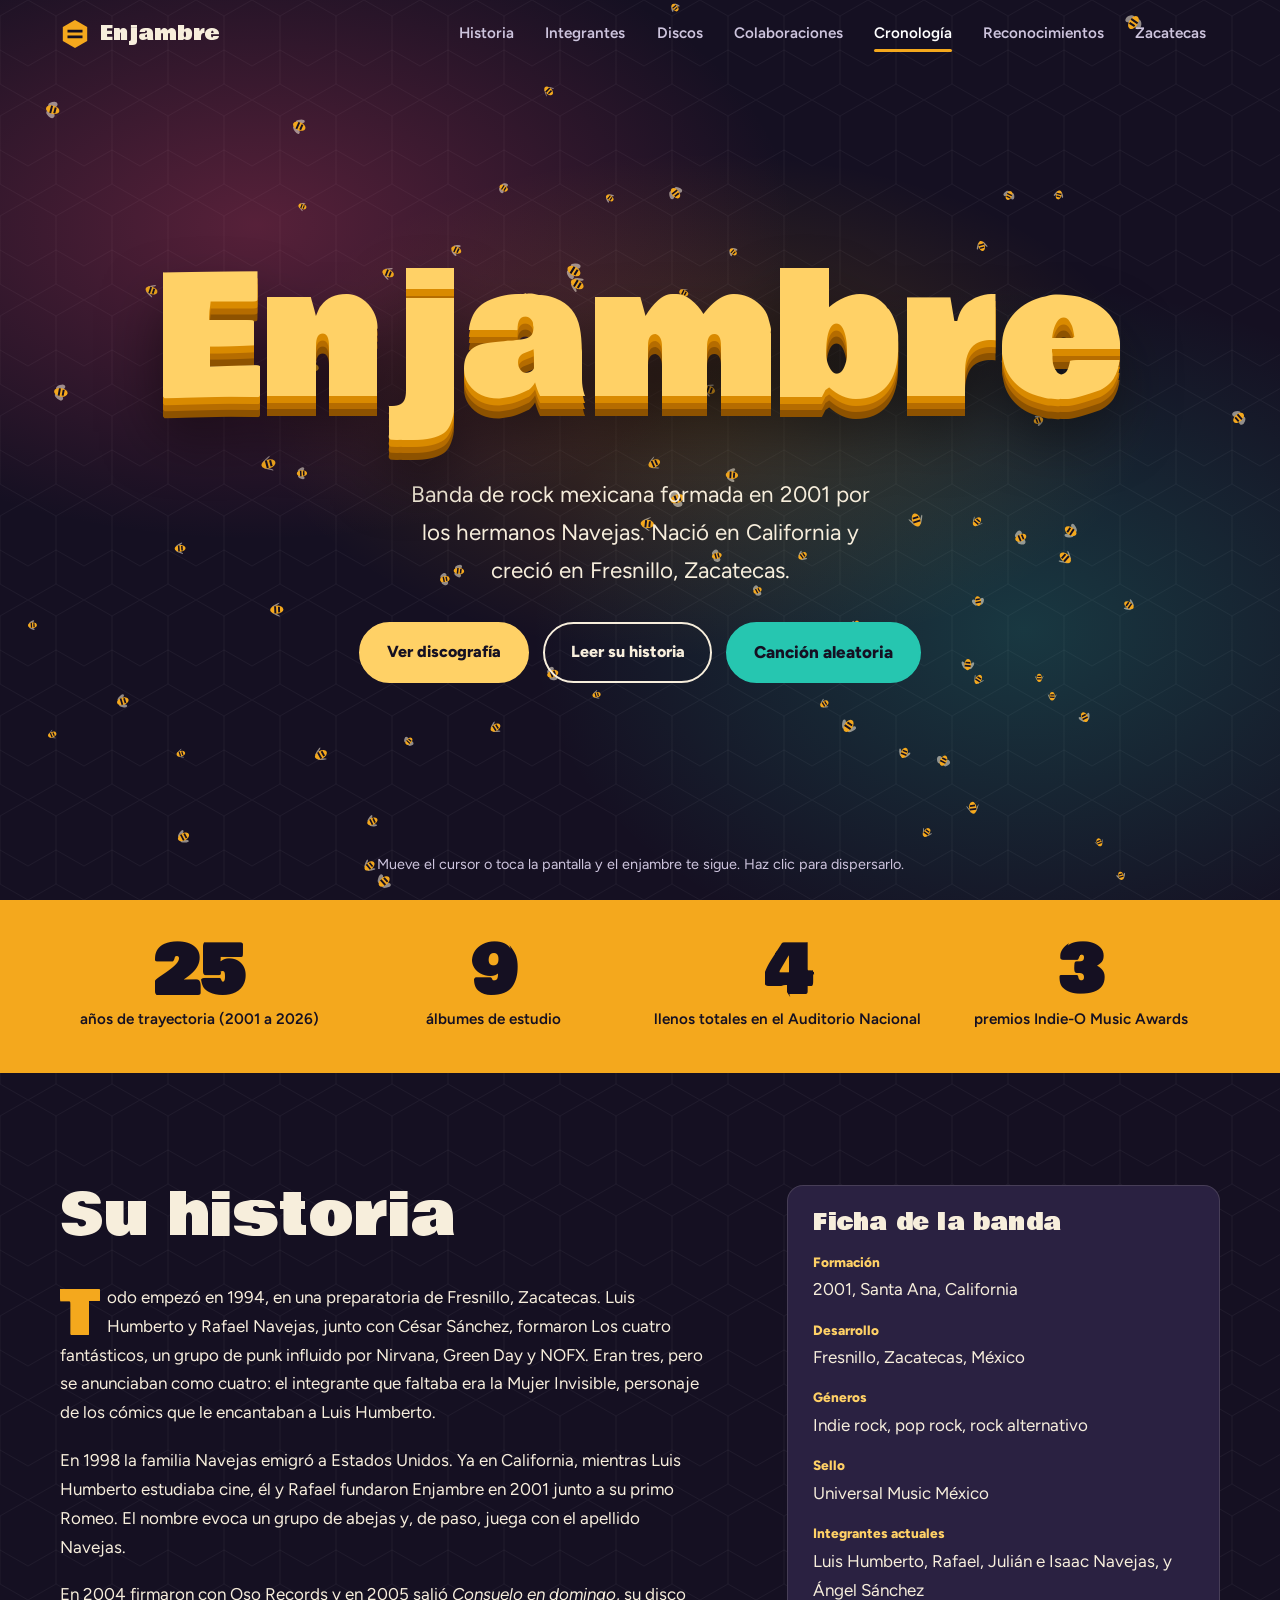
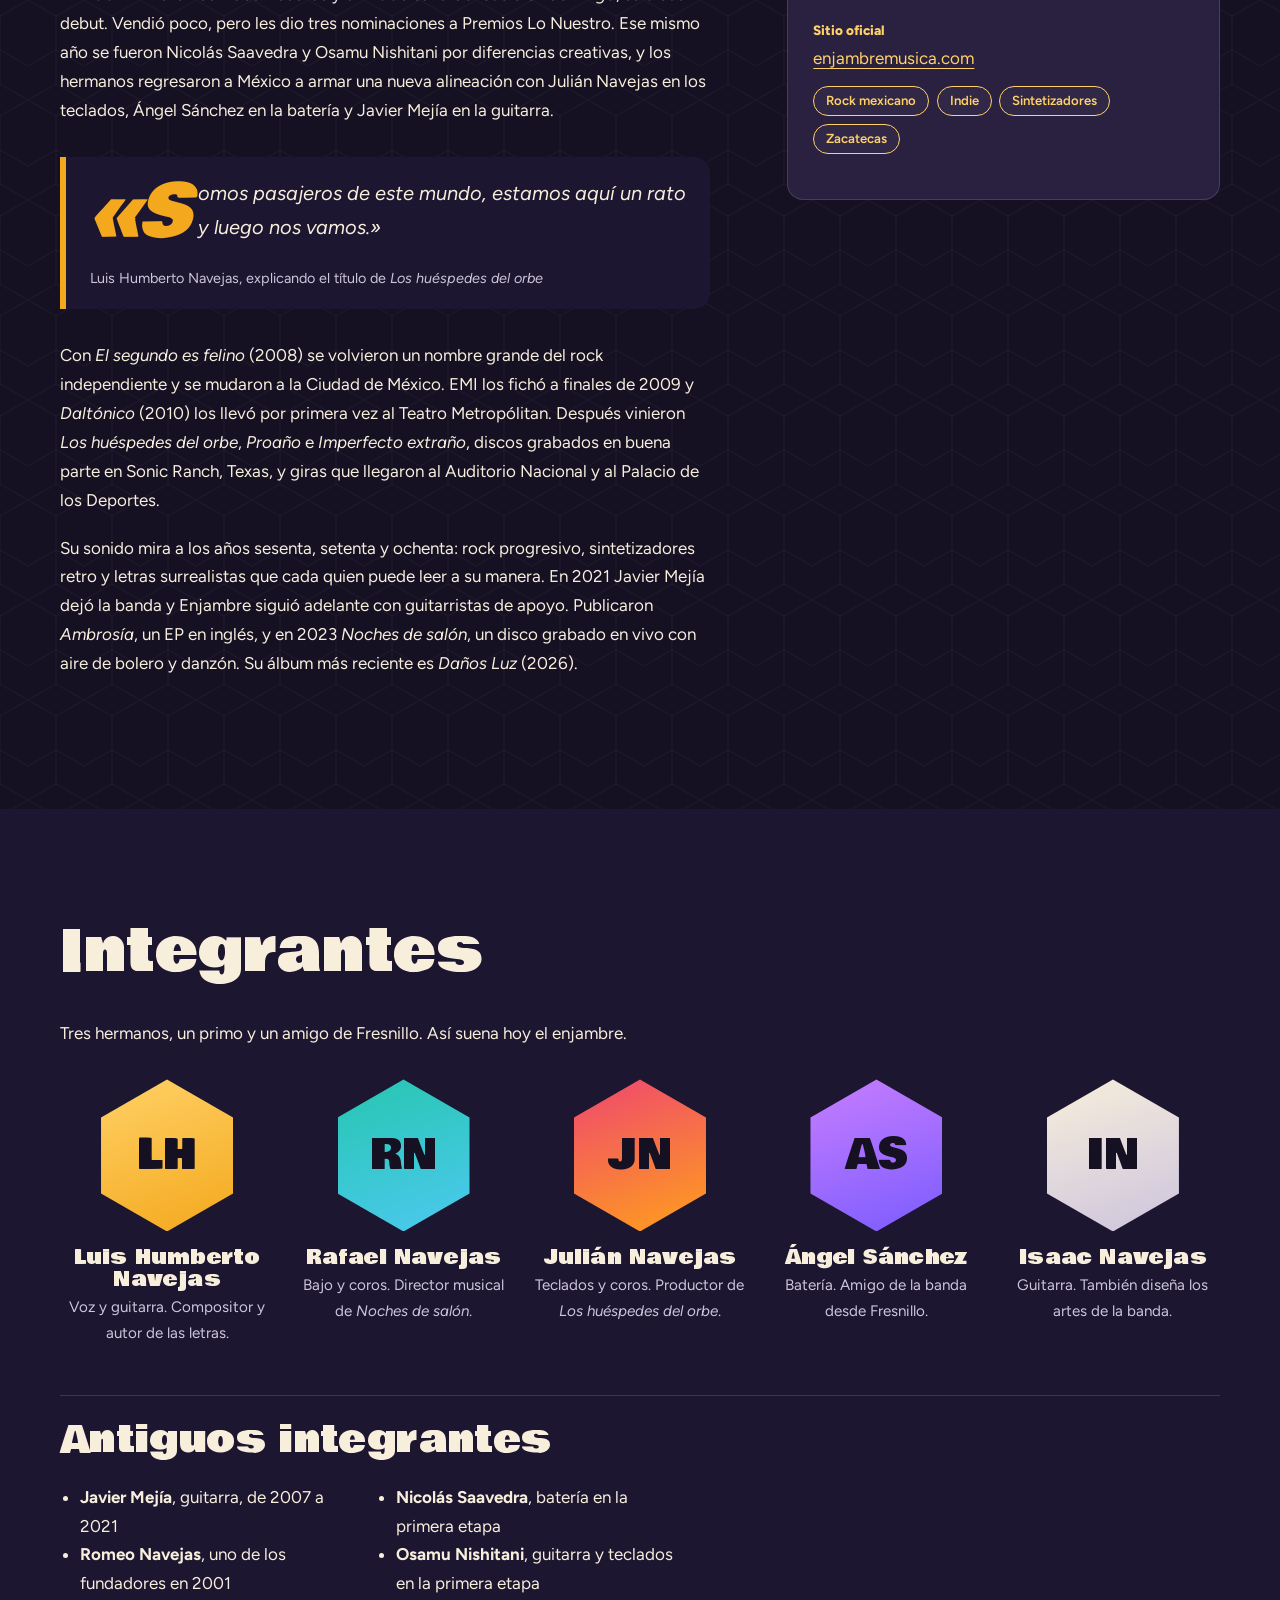
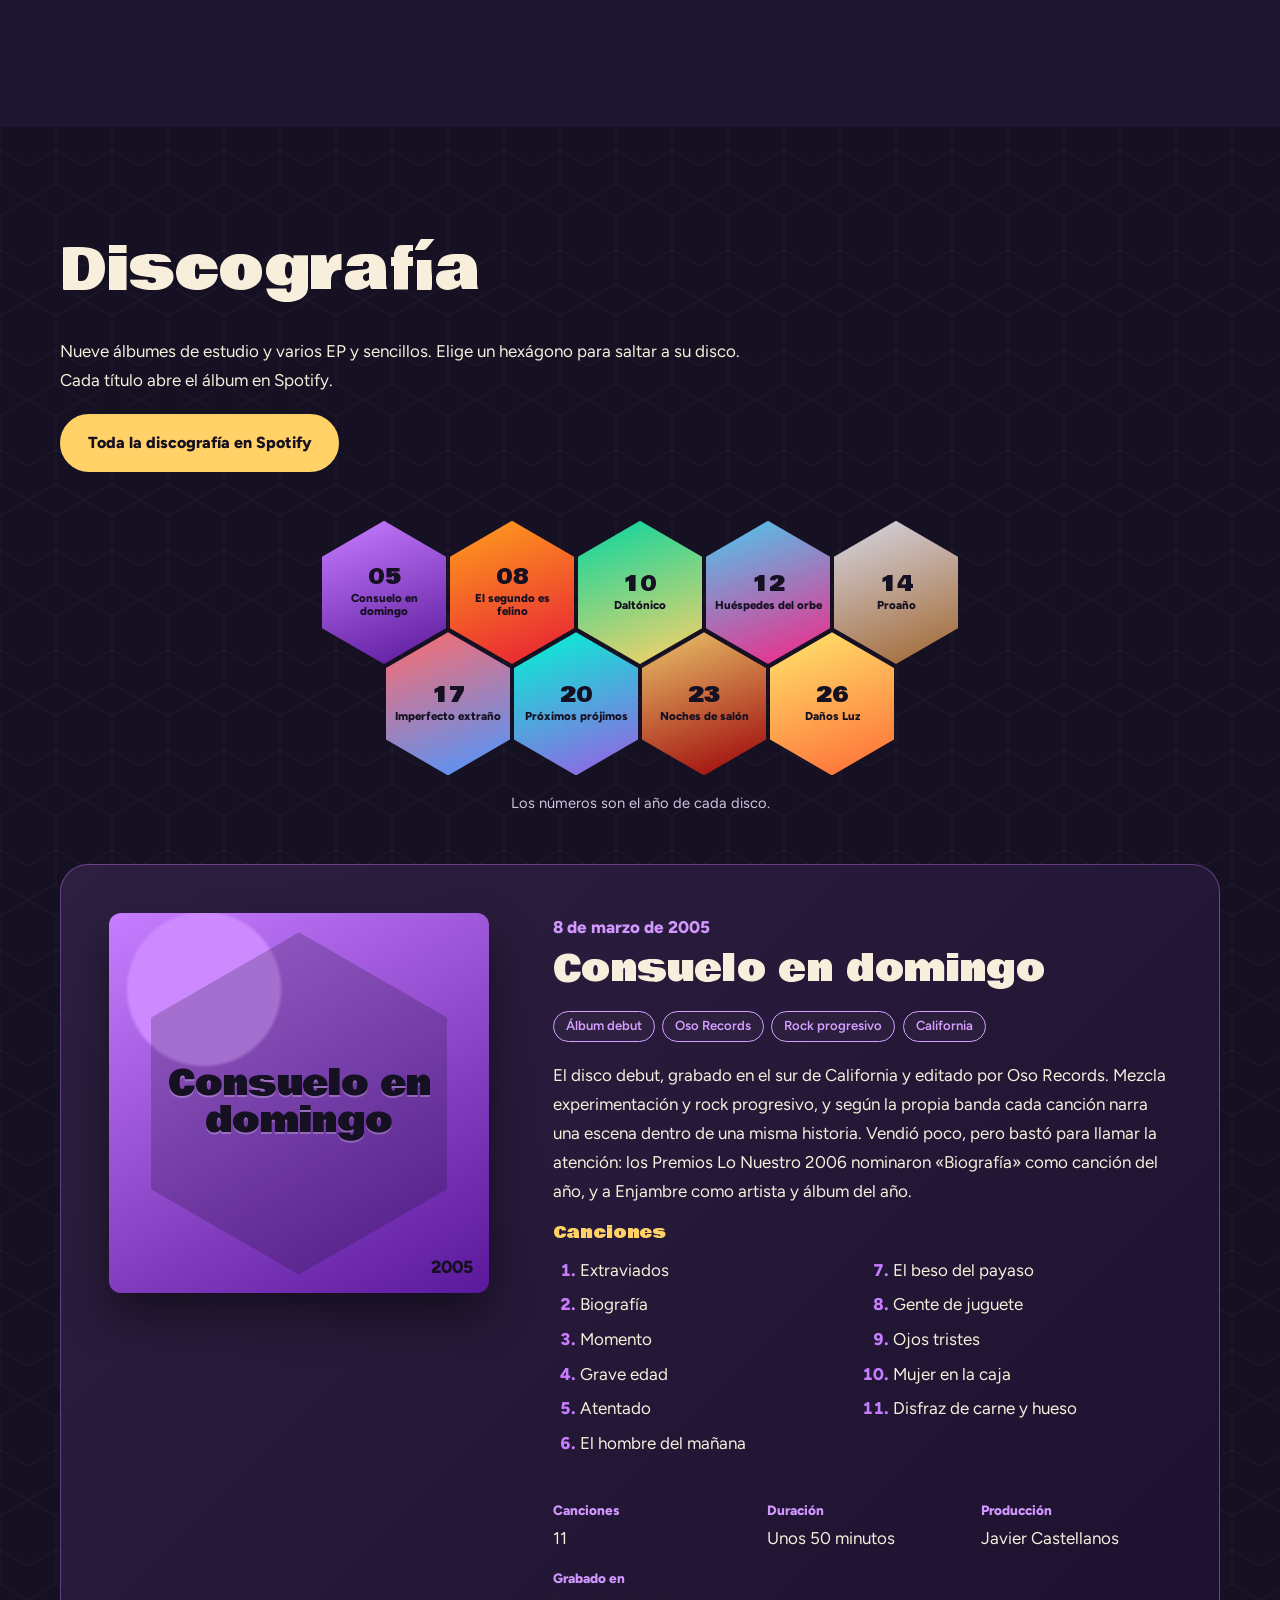
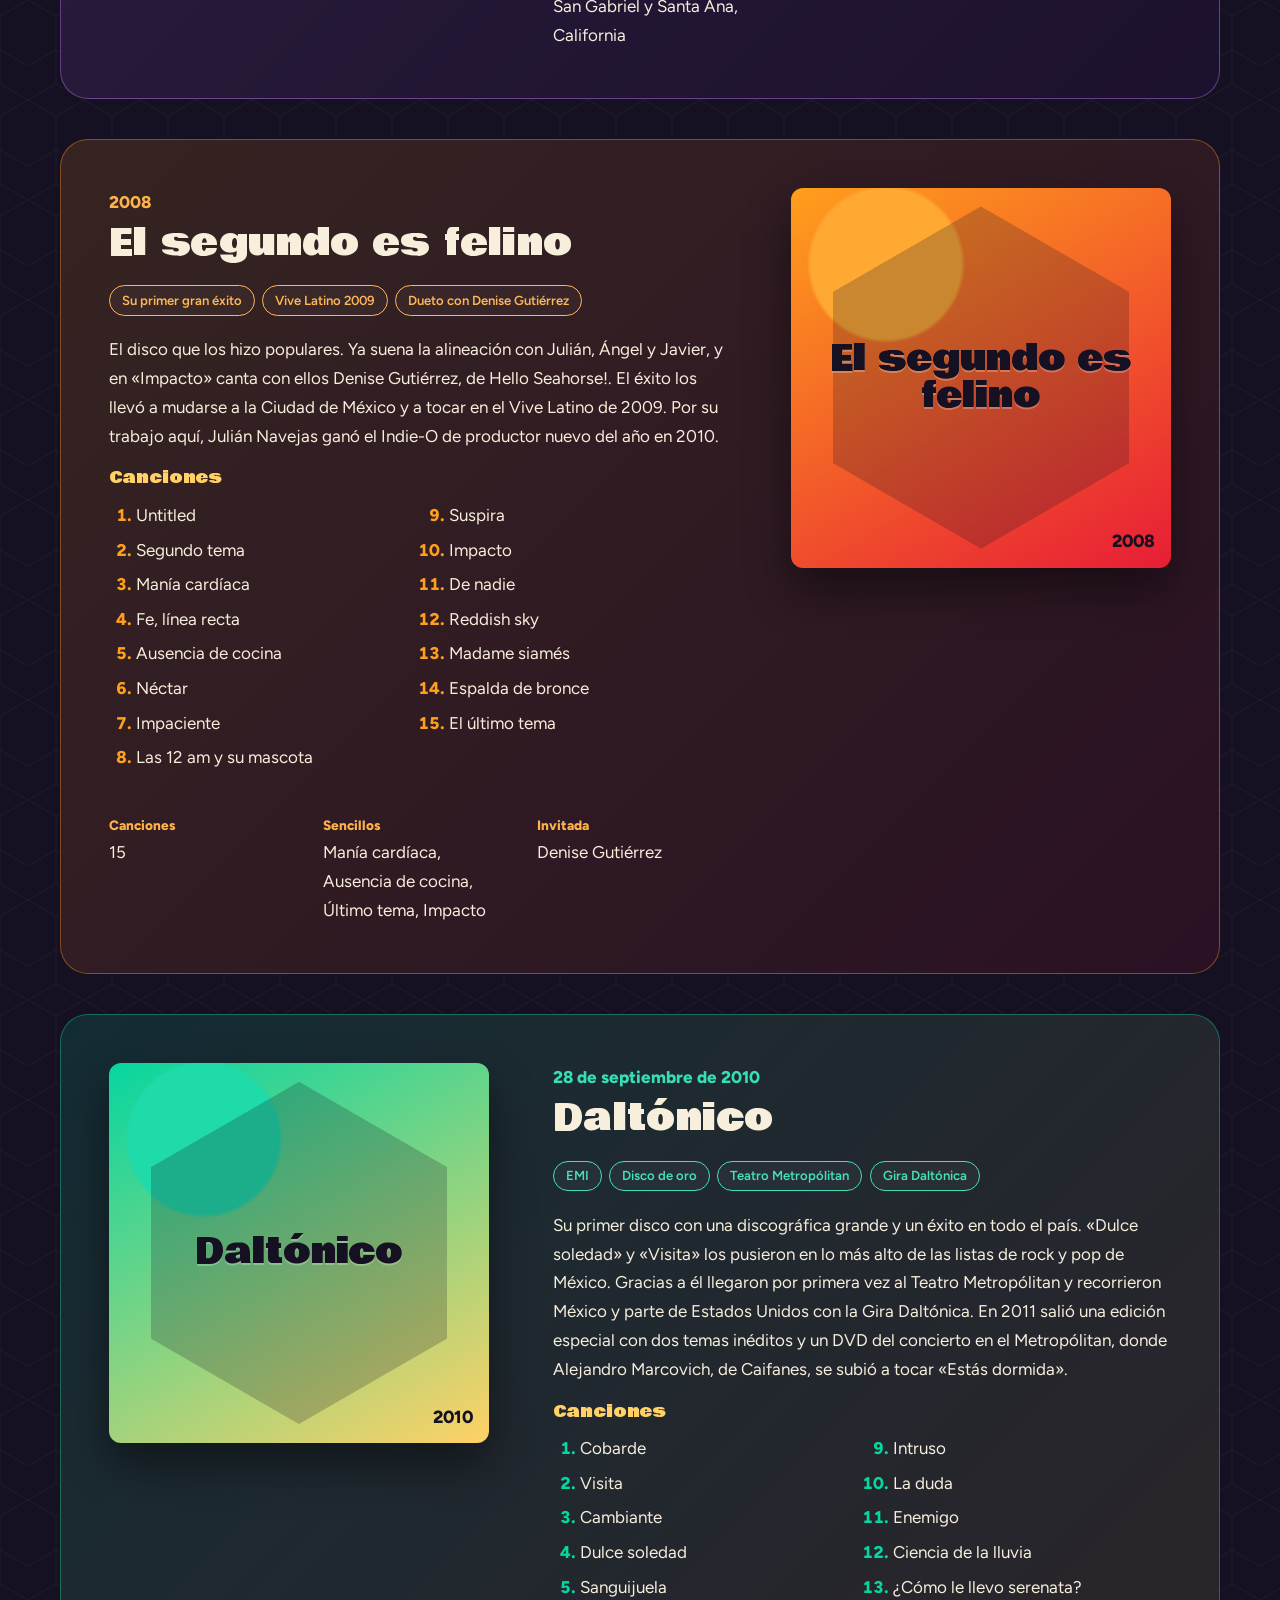
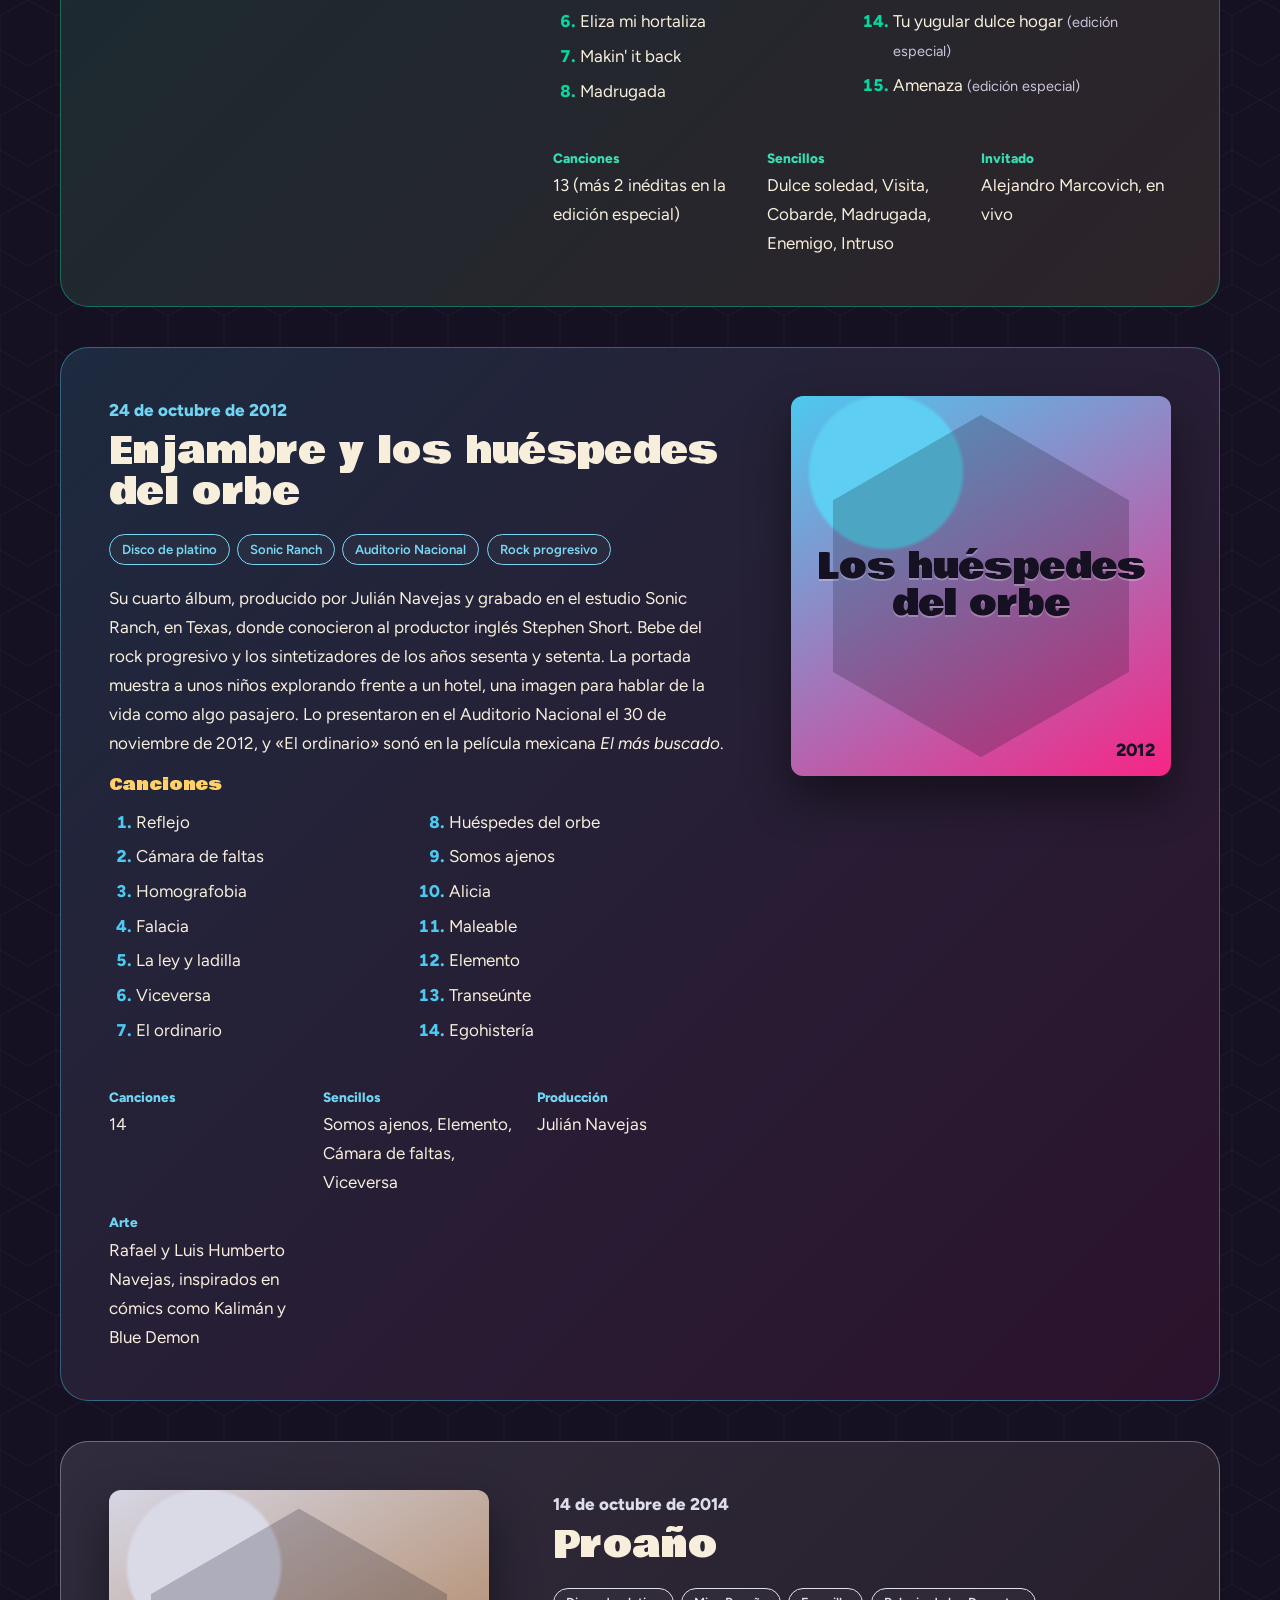
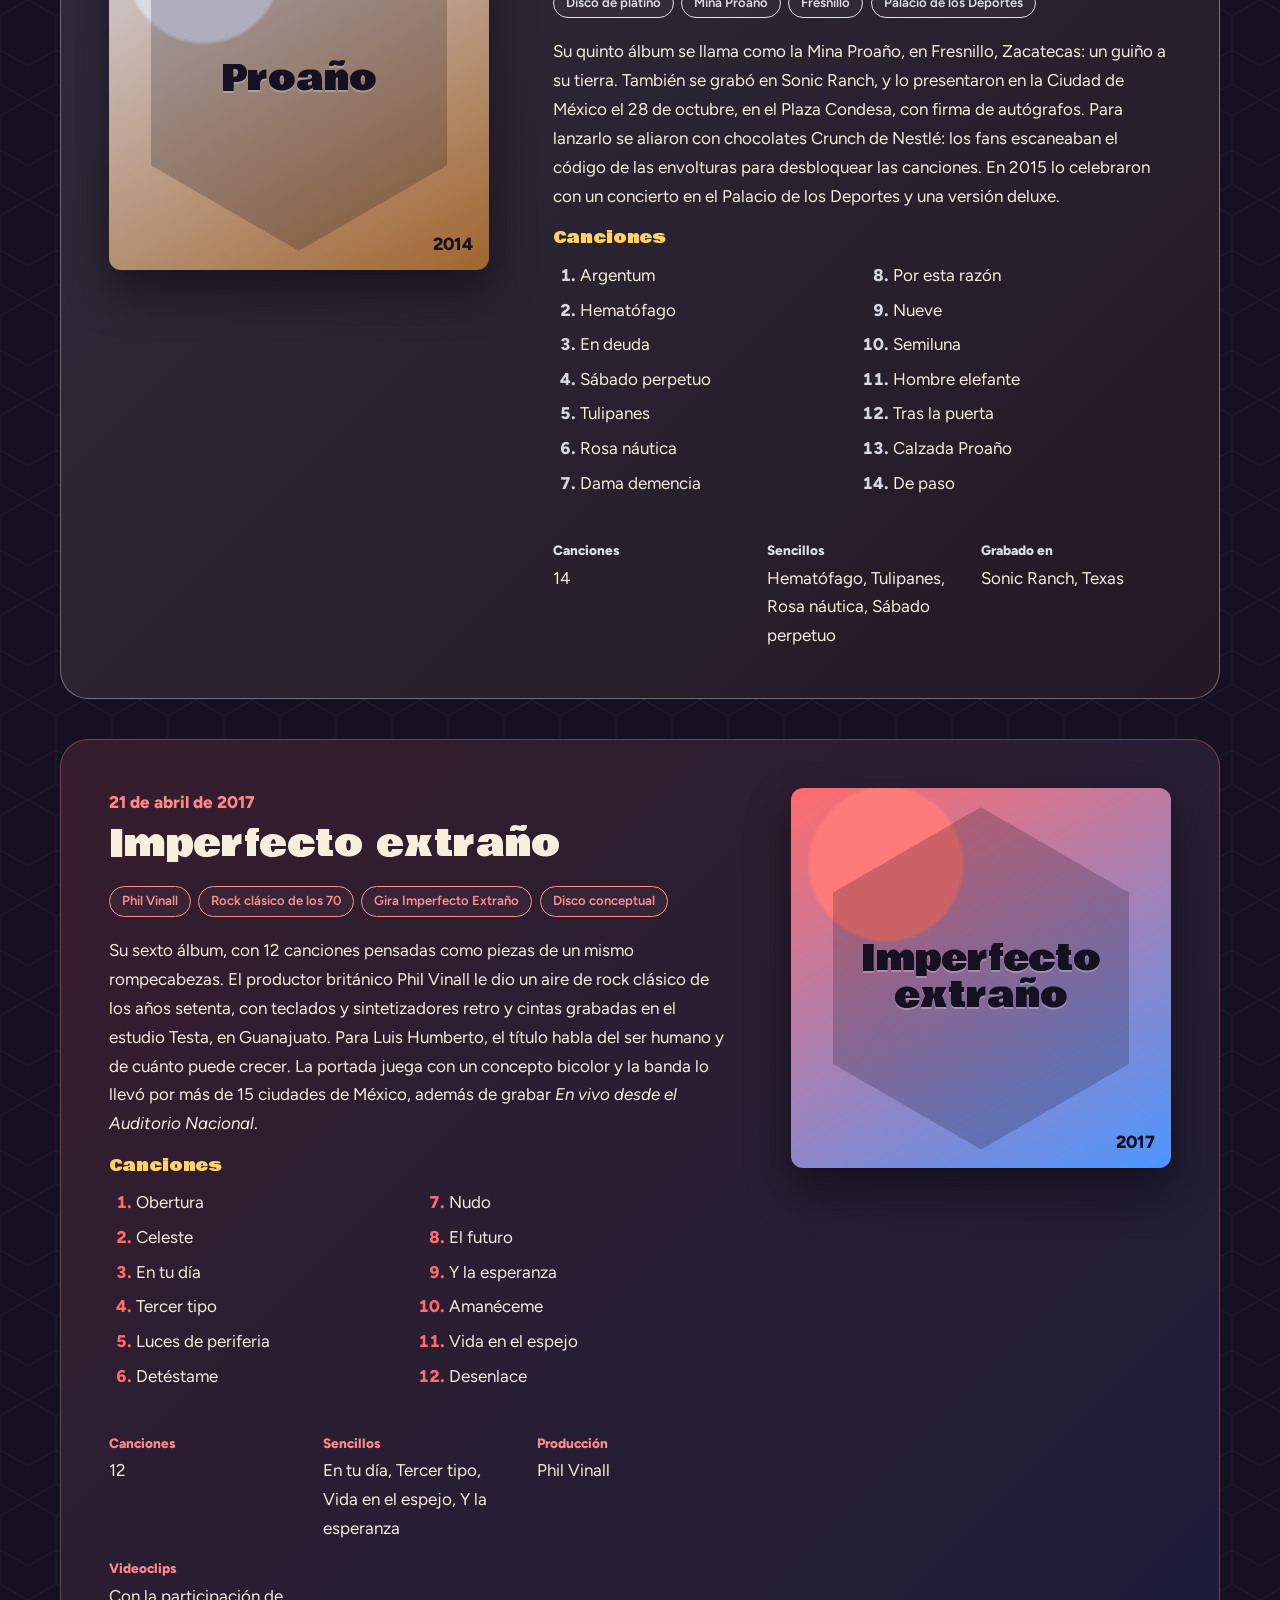
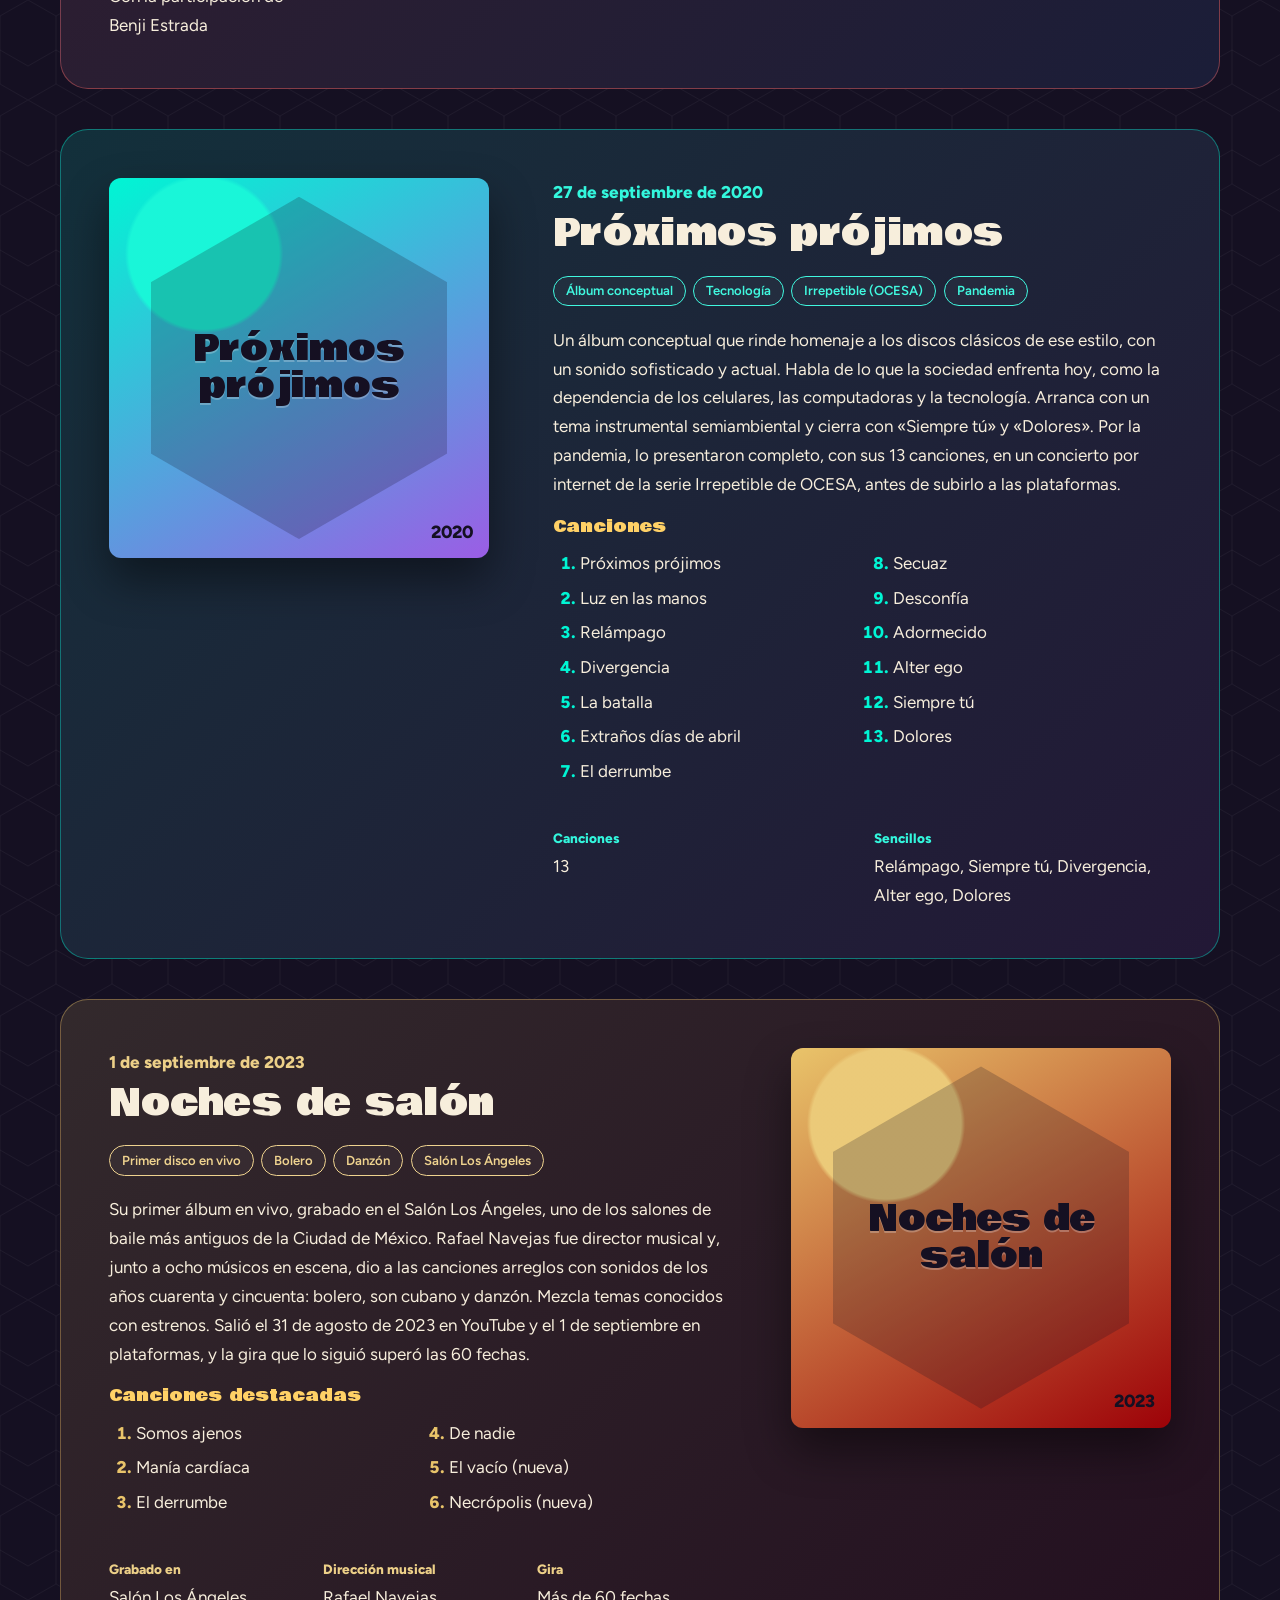
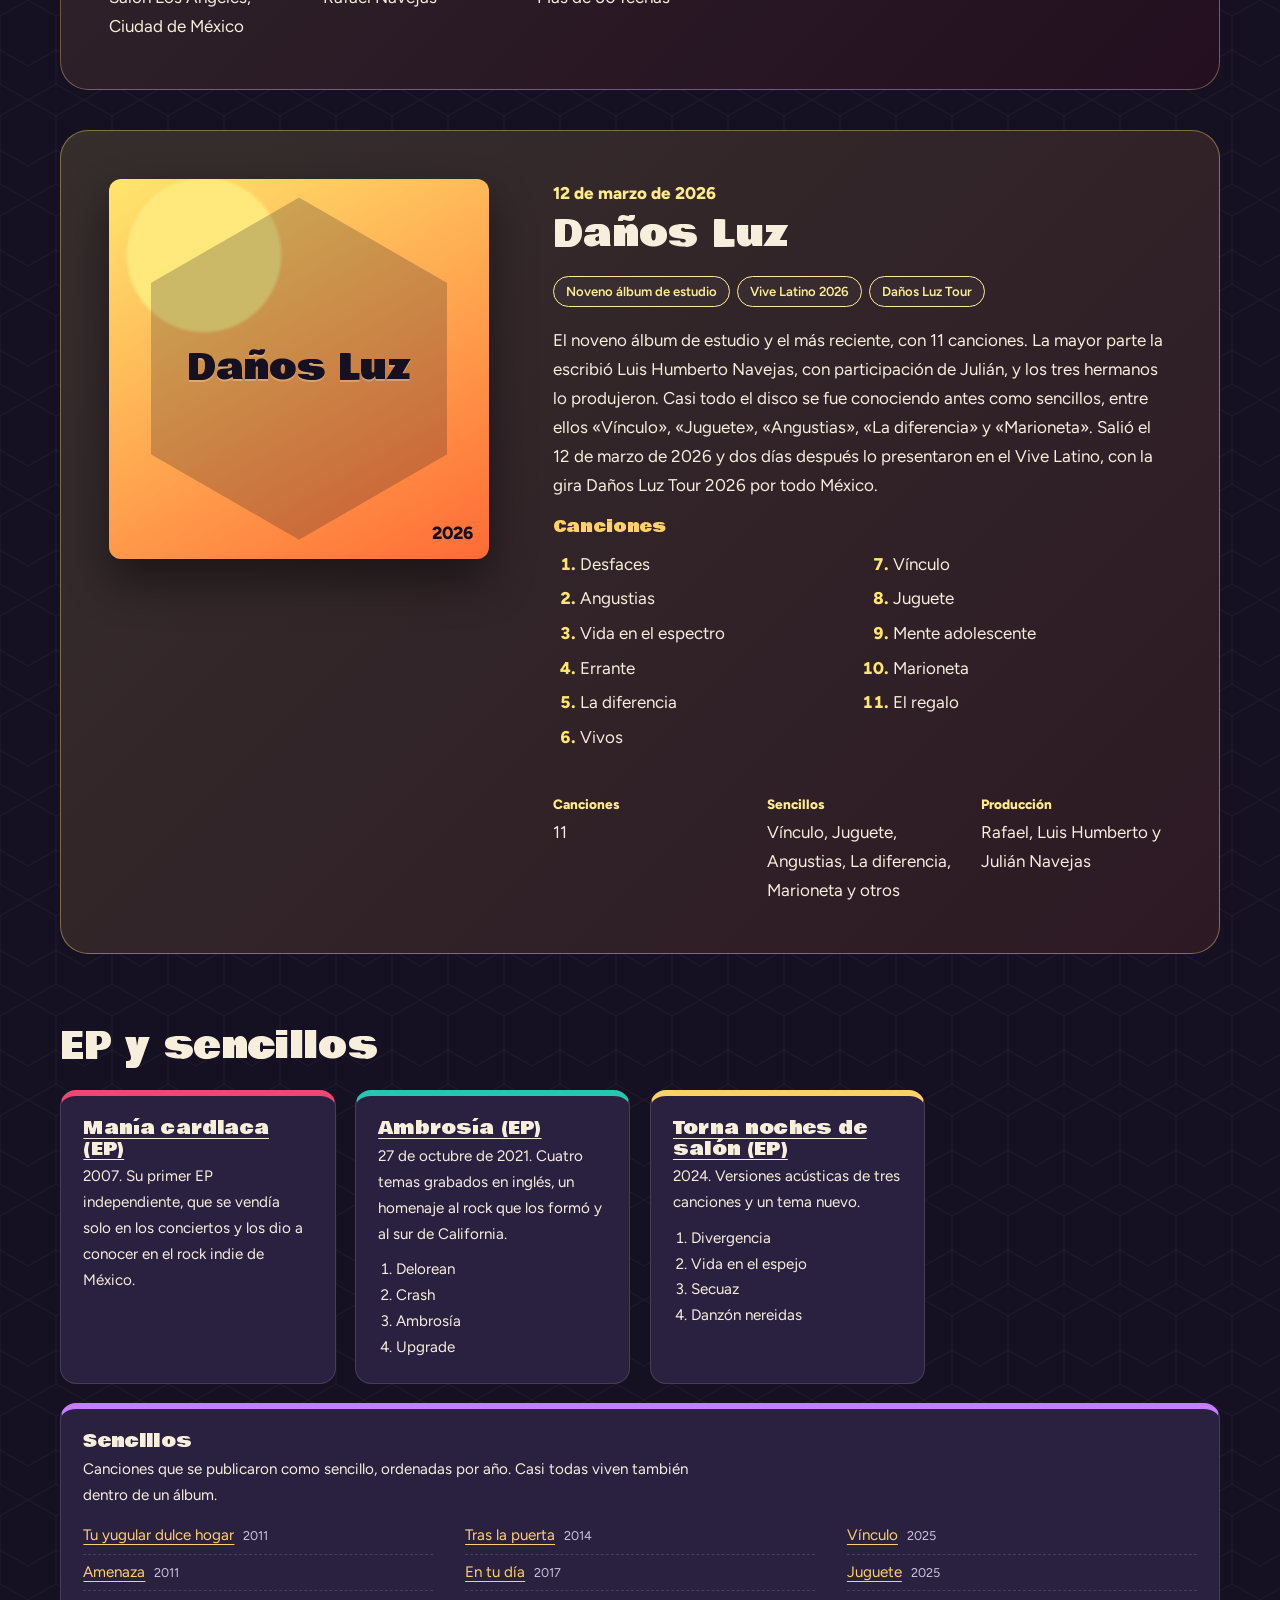
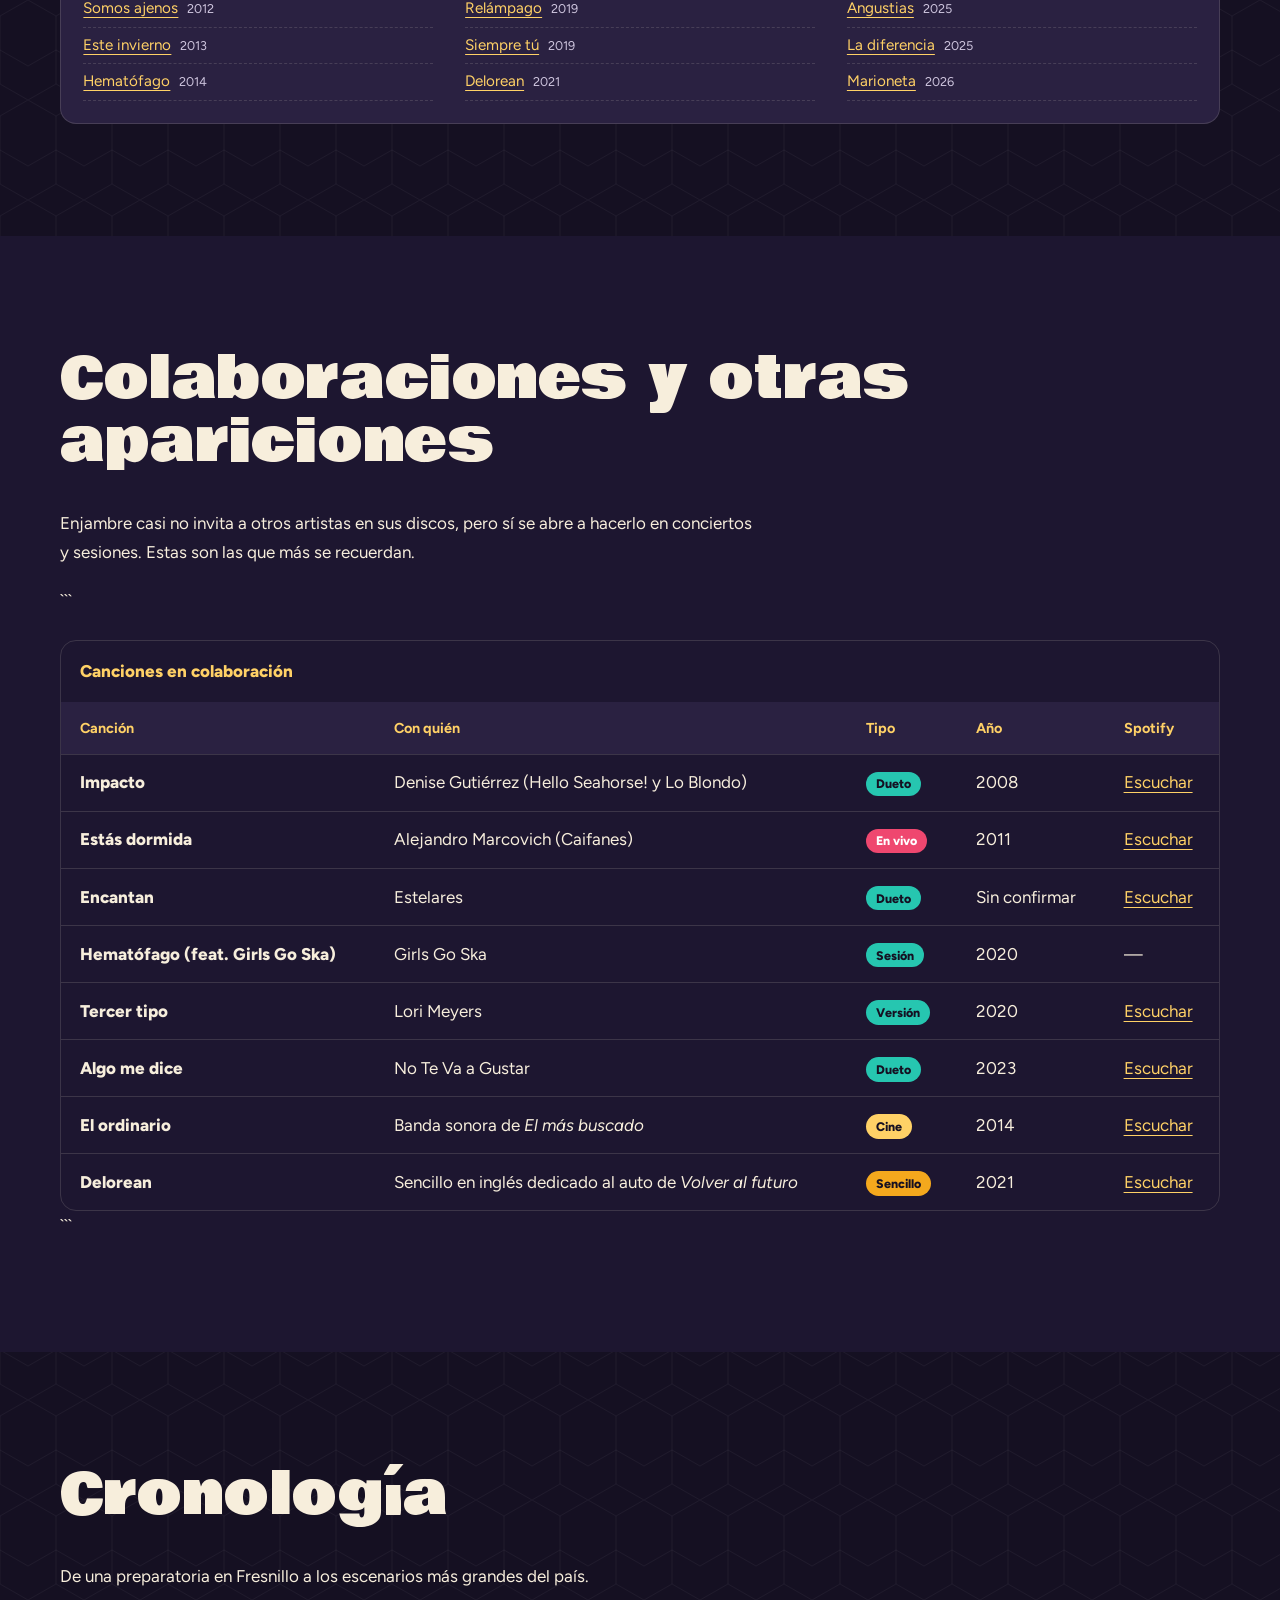
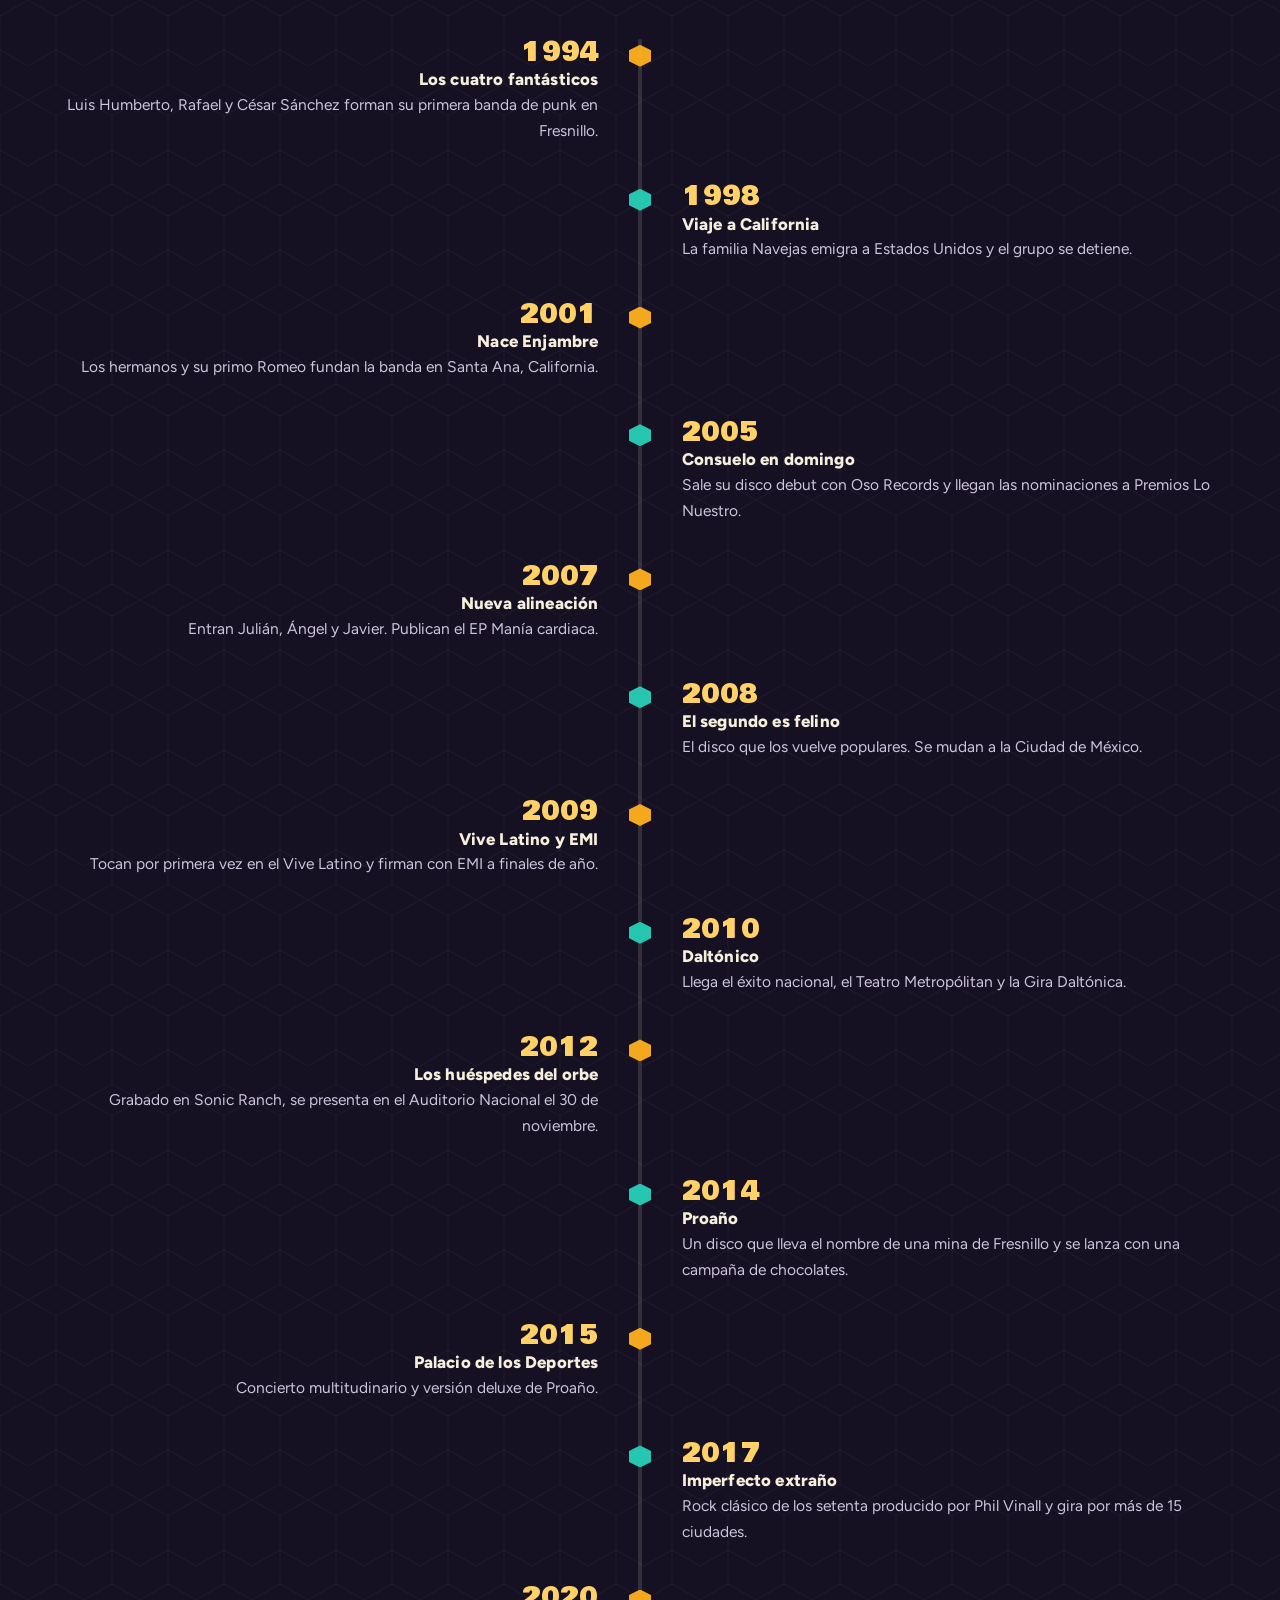
==== Enjambre2.html @ 9f71287d "Actualizo proyecto" ====
<!DOCTYPE html>
<html lang="es">
<head>
  <meta charset="UTF-8">
  <meta name="viewport" content="width=device-width, initial-scale=1">
  <title>Enjambre | Rock mexicano desde Fresnillo, Zacatecas</title>
  <meta name="description" content="Historia, integrantes, discografía completa, colaboraciones y reconocimientos de Enjambre, banda mexicana de rock formada en 2001.">
  <meta name="theme-color" content="#151022">

  <link rel="preconnect" href="https://fonts.googleapis.com">
  <link rel="preconnect" href="https://fonts.gstatic.com" crossorigin>
  <link href="https://fonts.googleapis.com/css2?family=Bowlby+One&family=Figtree:ital,wght@0,400;0,600;0,800;1,400&display=swap" rel="stylesheet">

  <style>
    /* ==========================================================
       1. VARIABLES: paleta inspirada en el panal (enjambre),
          el rock retro de los 70 y la noche
       ========================================================== */
    :root {
      --tinta: #151022;
      --tinta-2: #1d1630;
      --panal: #2a2141;
      --ambar: #f4a81d;
      --miel: #ffd166;
      --rosa: #ef476f;
      --turquesa: #26c6b0;
      --crema: #f7eedc;
      --suave: #cdc4dd;
      --linea: rgba(247, 238, 220, .14);
      --radio: 16px;
      --display: "Bowlby One", "Arial Black", Impact, sans-serif;
      --texto: "Figtree", system-ui, -apple-system, "Segoe UI", Roboto, sans-serif;
      --alto-header: 68px;
    }

    /* ==========================================================
       2. BASE
       ========================================================== */
    *, *::before, *::after { box-sizing: border-box; }
    html { scroll-behavior: smooth; scroll-padding-top: calc(var(--alto-header) + 12px); }
    body {
      margin: 0;
      font-family: var(--texto);
      font-size: 1.0625rem;
      line-height: 1.7;
      color: var(--crema);
      background-color: var(--tinta);
      background-image: url("data:image/svg+xml,%3Csvg xmlns='http://www.w3.org/2000/svg' width='56' height='100' viewBox='0 0 56 100'%3E%3Cpath d='M28 66L0 50V16L28 0l28 16v34L28 66zm0 34L0 84V50m56 0v34L28 100' fill='none' stroke='%23ffffff' stroke-opacity='.045'/%3E%3C/svg%3E");
    }
    img, svg, canvas { max-width: 100%; display: block; }
    a { color: var(--miel); text-underline-offset: 4px; }
    a:hover { color: #fff; }
    :focus-visible { outline: 3px solid var(--miel); outline-offset: 3px; border-radius: 4px; }
    h1, h2, h3, h4 { font-family: var(--display); font-weight: 400; line-height: 1.1; margin: 0 0 .6em; letter-spacing: .01em; }
    h2 { font-size: clamp(2rem, 5.2vw, 3.6rem); }
    h3 { font-size: clamp(1.5rem, 3.4vw, 2.3rem); }
    h4 { font-size: 1.05rem; color: var(--miel); }
    p { margin: 0 0 1.1em; max-width: 64ch; }
    ul, ol { padding-left: 1.2em; }
    .solo-lectores { position: absolute; width: 1px; height: 1px; overflow: hidden; clip: rect(0 0 0 0); white-space: nowrap; }
    .contenedor { width: min(1160px, 100% - 2.5rem); margin-inline: auto; }
    section { padding: clamp(4rem, 9vw, 7rem) 0; }
    .saltar { position: absolute; left: 1rem; top: -4rem; background: var(--miel); color: var(--tinta); padding: .6rem 1rem; border-radius: 8px; z-index: 200; font-weight: 800; }
    .saltar:focus { top: 1rem; }

    /* Barra de progreso de lectura */
    .progreso { position: fixed; inset: 0 0 auto 0; height: 4px; z-index: 120; background: transparent; }
    .progreso span { display: block; height: 100%; width: 0; background: linear-gradient(90deg, var(--ambar), var(--rosa), var(--turquesa)); }

    /* ==========================================================
       3. ENCABEZADO Y NAVEGACIÓN
       ========================================================== */
    .encabezado {
      position: fixed; inset: 0 0 auto 0; z-index: 100;
      height: var(--alto-header);
      display: flex; align-items: center;
      background: rgba(21, 16, 34, 0);
      transition: background .35s ease, height .35s ease, box-shadow .35s ease;
    }
    .encabezado.compacto {
      --alto-header: 56px;
      height: 56px;
      background: rgba(21, 16, 34, .88);
      backdrop-filter: blur(10px);
      -webkit-backdrop-filter: blur(10px);
      box-shadow: 0 1px 0 var(--linea);
    }
    .encabezado .contenedor { display: flex; align-items: center; justify-content: space-between; gap: 1rem; }
    .marca { display: inline-flex; align-items: center; gap: .6rem; font-family: var(--display); font-size: 1.25rem; color: var(--crema); text-decoration: none; }
    .marca svg { width: 30px; height: 30px; transition: transform .5s cubic-bezier(.3, 1.6, .5, 1); }
    .marca:hover svg { transform: rotate(60deg) scale(1.1); }
    .menu { display: flex; gap: .25rem; list-style: none; margin: 0; padding: 0; }
    .menu a {
      position: relative; display: block; padding: .5rem .85rem;
      color: var(--suave); text-decoration: none; font-weight: 600; font-size: .95rem;
      transition: color .25s;
    }
    .menu a::after {
      content: ""; position: absolute; left: .85rem; right: .85rem; bottom: .2rem; height: 3px; border-radius: 3px;
      background: var(--ambar); transform: scaleX(0); transform-origin: left; transition: transform .35s ease;
    }
    .menu a:hover, .menu a.activo { color: #fff; }
    .menu a:hover::after, .menu a.activo::after { transform: scaleX(1); }
    .boton-menu { display: none; background: none; border: 1px solid var(--linea); color: var(--crema); border-radius: 10px; padding: .45rem .7rem; font: inherit; font-weight: 600; cursor: pointer; }

    @media (max-width: 900px) {
      .boton-menu { display: inline-block; }
      .menu {
        position: absolute; top: 100%; left: 0; right: 0; flex-direction: column; gap: 0;
        background: rgba(21, 16, 34, .97); padding: .5rem 1.25rem 1rem; border-bottom: 1px solid var(--linea);
        clip-path: inset(0 0 100% 0); transition: clip-path .4s ease; visibility: hidden;
      }
      .menu.abierto { clip-path: inset(0 0 0 0); visibility: visible; }
      .menu a { padding: .8rem .25rem; font-size: 1.05rem; }
      .menu a::after { left: .25rem; right: auto; width: 2.5rem; }
    }

    /* ==========================================================
       4. HERO con enjambre de abejas en canvas
       ========================================================== */
    .hero { position: relative; min-height: 100svh; display: grid; place-items: center; padding: 6rem 0 4rem; overflow: hidden; isolation: isolate; }
    .hero::before {
      content: ""; position: absolute; inset: 0; z-index: -2;
      background:
        radial-gradient(60% 50% at 20% 25%, rgba(239, 71, 111, .30), transparent 70%),
        radial-gradient(55% 55% at 80% 70%, rgba(38, 198, 176, .22), transparent 70%),
        radial-gradient(50% 40% at 55% 45%, rgba(244, 168, 29, .20), transparent 70%);
    }
    #enjambre-canvas { position: absolute; inset: 0; width: 100%; height: 100%; z-index: -1; touch-action: pan-y; }
    .hero-contenido { text-align: center; pointer-events: none; }
    .hero-contenido a, .hero-contenido button { pointer-events: auto; }
    .hero h1 {
      font-size: clamp(3.4rem, 15vw, 10.5rem);
      margin: 0 0 .25em; color: var(--miel);
      text-shadow: 0 .04em 0 #d98a00, 0 .08em 0 #b56c00, 0 .12em 0 #8d5200, 0 .2em .35em rgba(0, 0, 0, .55);
      animation: entra-titulo 1.3s cubic-bezier(.2, 1.3, .4, 1) both;
    }
    .hero p.lema { margin: 0 auto 2rem; font-size: clamp(1.05rem, 2.4vw, 1.4rem); max-width: 34ch; color: var(--crema); }
    .hero-botones { display: flex; flex-wrap: wrap; gap: .9rem; justify-content: center; }
    .pista-cursor { position: absolute; bottom: 1.5rem; left: 0; right: 0; text-align: center; font-size: .9rem; color: var(--suave); margin: 0 auto; }
    @keyframes entra-titulo { from { opacity: 0; transform: translateY(40px) scale(.94); letter-spacing: .25em; } to { opacity: 1; transform: none; letter-spacing: .01em; } }

    .boton {
      position: relative; overflow: hidden; display: inline-block;
      padding: .85rem 1.6rem; border-radius: 999px; font-weight: 800; text-decoration: none; font-size: 1rem;
      color: var(--tinta); background: var(--miel); border: 2px solid var(--miel);
      transition: transform .25s ease, background .25s, color .25s;
    }
    .boton::before {
      content: ""; position: absolute; inset: 0; background: linear-gradient(110deg, transparent 30%, rgba(255, 255, 255, .55) 50%, transparent 70%);
      transform: translateX(-120%); transition: transform .6s ease;
    }
    .boton:hover { transform: translateY(-3px); color: var(--tinta); }
    .boton:hover::before { transform: translateX(120%); }
    .boton.secundario { background: transparent; color: var(--crema); border-color: var(--crema); }
    .boton.secundario:hover { background: var(--crema); color: var(--tinta); }

    /* ==========================================================
       5. CIFRAS (contadores animados)
       ========================================================== */
    .cifras { padding: 2.5rem 0; background: var(--ambar); color: var(--tinta); }
    .cifras ul { list-style: none; margin: 0; padding: 0; display: grid; grid-template-columns: repeat(4, 1fr); gap: 1rem; text-align: center; }
    .cifras strong { display: block; font-family: var(--display); font-size: clamp(2.2rem, 6vw, 4rem); line-height: 1; }
    .cifras span { font-weight: 600; font-size: .95rem; }
    @media (max-width: 640px) { .cifras ul { grid-template-columns: repeat(2, 1fr); row-gap: 1.6rem; } }

    /* ==========================================================
       6. HISTORIA
       ========================================================== */
    .historia-grid { display: grid; grid-template-columns: 1.5fr 1fr; gap: clamp(2rem, 6vw, 5rem); align-items: start; }
    .historia-texto p:first-of-type::first-letter {
      font-family: var(--display); font-size: 3.6em; float: left; line-height: .85; padding: .08em .12em 0 0; color: var(--ambar);
    }
    blockquote.cita { margin: 2rem 0; padding: 1.2rem 1.5rem; border-left: 6px solid var(--ambar); background: var(--tinta-2); border-radius: 0 var(--radio) var(--radio) 0; font-size: 1.25rem; font-style: italic; }
    blockquote.cita footer { margin-top: .6rem; font-size: .9rem; font-style: normal; color: var(--suave); }
    .ficha-banda { position: sticky; top: calc(var(--alto-header) + 1.5rem); background: var(--panal); border: 1px solid var(--linea); border-radius: var(--radio); padding: 1.6rem; }
    .ficha-banda h3 { font-size: 1.4rem; }
    dl.datos { margin: 0; }
    dl.datos dt { font-weight: 800; color: var(--miel); font-size: .85rem; margin-top: .9rem; }
    dl.datos dd { margin: .1rem 0 0; }
    @media (max-width: 860px) { .historia-grid { grid-template-columns: 1fr; } .ficha-banda { position: static; } }

    .etiquetas { display: flex; flex-wrap: wrap; gap: .45rem; list-style: none; padding: 0; margin: .8rem 0 1.2rem; }
    .etiquetas li { padding: .2rem .75rem; border-radius: 999px; font-size: .82rem; font-weight: 600; border: 1px solid currentColor; color: var(--miel); background: rgba(255, 255, 255, .03); }

    /* ==========================================================
       7. INTEGRANTES
       ========================================================== */
    #integrantes { background: var(--tinta-2); }
    .integrantes-lista { display: grid; grid-template-columns: repeat(auto-fit, minmax(190px, 1fr)); gap: 1.4rem; list-style: none; padding: 0; margin: 2rem 0 0; }
    .integrante { text-align: center; }
    .integrante figure { margin: 0; }
    .monograma {
      width: 132px; height: 152px; margin: 0 auto 1rem; display: grid; place-items: center;
      font-family: var(--display); font-size: 2.6rem; color: var(--tinta);
      background: linear-gradient(160deg, var(--c1), var(--c2));
      clip-path: polygon(50% 0, 100% 25%, 100% 75%, 50% 100%, 0 75%, 0 25%);
      transition: transform .5s cubic-bezier(.3, 1.6, .5, 1);
    }
    .integrante:hover .monograma { transform: rotate(8deg) scale(1.07); }
    .integrante h3 { font-size: 1.25rem; margin-bottom: .2em; }
    .integrante figcaption { color: var(--suave); font-size: .95rem; }
    .exintegrantes { margin-top: 3rem; padding-top: 1.5rem; border-top: 1px solid var(--linea); }
    .exintegrantes ul { columns: 2; column-gap: 2rem; max-width: 620px; }
    @media (max-width: 560px) { .exintegrantes ul { columns: 1; } }

    /* ==========================================================
       8. DISCOGRAFÍA: índice de hexágonos + un apartado por álbum
       ========================================================== */
    .indice-hex { --h: clamp(64px, 15.5vw, 124px); margin: 2.5rem 0 1rem; display: flex; flex-direction: column; align-items: center; }
    .indice-hex .fila { display: flex; justify-content: center; }
    .indice-hex .fila + .fila { margin-top: calc(var(--h) * -.2887 + 4px); }
    .hex {
      width: var(--h); height: calc(var(--h) * 1.1547); margin: 0 2px;
      display: flex; flex-direction: column; align-items: center; justify-content: center; text-align: center; text-decoration: none;
      clip-path: polygon(50% 0, 100% 25%, 100% 75%, 50% 100%, 0 75%, 0 25%);
      background: linear-gradient(160deg, var(--a), var(--b)); color: var(--tinta);
      transition: transform .3s cubic-bezier(.3, 1.6, .5, 1), filter .3s;
    }
    .hex:hover, .hex:focus-visible { transform: scale(1.14) rotate(-3deg); filter: brightness(1.15) saturate(1.1); z-index: 2; color: var(--tinta); }
    .hex b { font-family: var(--display); font-weight: 400; font-size: clamp(.8rem, 2.6vw, 1.35rem); line-height: 1; }
    .hex small { font-weight: 800; font-size: clamp(.46rem, 1.5vw, .72rem); line-height: 1.1; padding: 0 .5rem; margin-top: .2rem; }
    .nota-indice { text-align: center; color: var(--suave); font-size: .92rem; margin: 0 auto 3rem; }

    .album {
      --fondo: color-mix(in srgb, var(--a) 14%, var(--tinta));
      display: grid; grid-template-columns: minmax(240px, 380px) 1fr; gap: clamp(1.5rem, 5vw, 4rem); align-items: start;
      padding: clamp(1.5rem, 4vw, 3rem); margin-bottom: 2.5rem;
      background: linear-gradient(135deg, var(--fondo), color-mix(in srgb, var(--b) 10%, var(--tinta)));
      border: 1px solid color-mix(in srgb, var(--a) 40%, transparent); border-radius: 28px;
      opacity: 0; transform: translateY(30px); transition: opacity .8s ease, transform .8s ease;
    }
    .album.visible { opacity: 1; transform: none; }
    .album:nth-of-type(even) { grid-template-columns: 1fr minmax(240px, 380px); }
    .album:nth-of-type(even) .portada { order: 2; }
    .portada { margin: 0; position: sticky; top: calc(var(--alto-header) + 1.5rem); }
    .arte {
      position: relative; aspect-ratio: 1; border-radius: 12px; overflow: hidden; display: grid; place-items: center; text-align: center; padding: 1.2rem;
      background:
        radial-gradient(circle at 25% 20%, color-mix(in srgb, var(--a) 90%, #fff) 0 18%, transparent 19%),
        linear-gradient(150deg, var(--a), var(--b));
      box-shadow: 0 22px 45px rgba(0, 0, 0, .45);
    }
    .arte::before {
      content: ""; position: absolute; width: 78%; aspect-ratio: .866; background: rgba(21, 16, 34, .22);
      clip-path: polygon(50% 0, 100% 25%, 100% 75%, 50% 100%, 0 75%, 0 25%); transition: transform 1.2s ease;
    }
    .album:hover .arte::before { transform: rotate(60deg); }
    .arte span { position: relative; font-family: var(--display); color: var(--tinta); font-size: clamp(1.4rem, 4vw, 2.2rem); line-height: 1.05; text-shadow: 0 2px 0 rgba(255, 255, 255, .25); }
    .arte em { position: absolute; right: 1rem; bottom: .7rem; font-style: normal; font-weight: 800; font-size: 1.1rem; color: var(--tinta); }
    .portada figcaption { font-size: .8rem; color: var(--suave); margin-top: .6rem; }
    .album-meta { display: flex; flex-wrap: wrap; gap: .6rem; align-items: center; margin: 0 0 .4rem; font-weight: 800; color: color-mix(in srgb, var(--a) 80%, #fff); }
    .album h3 a { color: var(--crema); text-decoration: none; background: linear-gradient(var(--a), var(--a)) 0 100% / 0 4px no-repeat; transition: background-size .45s ease, color .3s; padding-bottom: .1em; }
    .album h3 a:hover, .album h3 a:focus-visible { background-size: 100% 4px; color: #fff; }
    .album .etiquetas li { color: color-mix(in srgb, var(--a) 75%, #fff); }
    .pistas { columns: 2; column-gap: 2.2rem; margin: .5rem 0 1.5rem; padding-left: 1.6em; }
    .pistas li { break-inside: avoid; padding: .18rem 0; }
    .pistas li::marker { color: var(--a); font-weight: 800; }
    .pistas li.extra::after { content: " (edición especial)"; color: var(--suave); font-size: .85em; }
    .album dl.datos dt { color: color-mix(in srgb, var(--a) 80%, #fff); }
    .ficha-album { display: grid; grid-template-columns: repeat(auto-fit, minmax(180px, 1fr)); gap: 0 1.5rem; }
    @media (max-width: 860px) {
      .album, .album:nth-of-type(even) { grid-template-columns: 1fr; }
      .album:nth-of-type(even) .portada { order: 0; }
      .portada { position: static; max-width: 340px; }
      .pistas { columns: 1; }
    }

    .subtitulo-seccion { margin-top: 4.5rem; }
    .eps { display: grid; grid-template-columns: repeat(auto-fit, minmax(240px, 1fr)); gap: 1.2rem; margin-top: 1.5rem; }
    .ep { background: var(--panal); border: 1px solid var(--linea); border-radius: var(--radio); padding: 1.4rem; border-top: 6px solid var(--c); transition: transform .3s ease, border-color .3s; }
    .ep:hover { transform: translateY(-5px); }
    .ep h4 { font-size: 1.15rem; color: var(--crema); margin-bottom: .3em; }
    .ep h4 a { color: var(--crema); }
    .ep p { font-size: .95rem; margin-bottom: .6rem; }
    .ep ol, .ep ul { margin: .4rem 0 0; font-size: .95rem; }

    /* ==========================================================
       9. COLABORACIONES
       ========================================================== */
    #colaboraciones { background: var(--tinta-2); }
    .tabla-envuelta { overflow-x: auto; border-radius: var(--radio); border: 1px solid var(--linea); margin-top: 1.6rem; }
    table { width: 100%; border-collapse: collapse; min-width: 640px; }
    caption { text-align: left; padding: 1rem 1.2rem; font-weight: 800; color: var(--miel); }
    th, td { padding: .85rem 1.2rem; text-align: left; vertical-align: top; border-bottom: 1px solid var(--linea); }
    thead th { background: var(--panal); font-size: .9rem; color: var(--miel); }
    tbody tr { transition: background .25s; }
    tbody tr:hover { background: rgba(244, 168, 29, .08); }
    tbody tr:last-child td, tbody tr:last-child th { border-bottom: 0; }
    tbody th { font-weight: 800; }
    .tag-tipo { display: inline-block; padding: .1rem .6rem; border-radius: 999px; font-size: .78rem; font-weight: 800; background: var(--turquesa); color: var(--tinta); }
    .tag-tipo.en-vivo { background: var(--rosa); color: #fff; }
    .tag-tipo.cine { background: var(--miel); }
    .tag-tipo.sencillo { background: var(--ambar); }

    /* ==========================================================
       10. CRONOLOGÍA (la línea crece con el scroll)
       ========================================================== */
    .cronologia { --prog: 0; position: relative; margin-top: 3rem; padding-left: 0; list-style: none; }
    .cronologia::before, .cronologia::after { content: ""; position: absolute; left: 50%; top: 0; width: 4px; margin-left: -2px; border-radius: 4px; }
    .cronologia::before { bottom: 0; background: var(--linea); }
    .cronologia::after { height: calc(var(--prog) * 100%); background: linear-gradient(var(--ambar), var(--rosa)); }
    .hito { position: relative; width: 50%; padding: 0 2.6rem 2.4rem 0; text-align: right; opacity: 0; transform: translateX(-24px); transition: opacity .6s ease, transform .6s ease; }
    .hito:nth-child(even) { margin-left: 50%; padding: 0 0 2.4rem 2.6rem; text-align: left; transform: translateX(24px); }
    .hito.visible { opacity: 1; transform: none; }
    .hito::before {
      content: ""; position: absolute; top: .35rem; right: -11px; width: 22px; height: 22px; background: var(--ambar);
      clip-path: polygon(50% 0, 100% 25%, 100% 75%, 50% 100%, 0 75%, 0 25%);
    }
    .hito:nth-child(even)::before { right: auto; left: -11px; background: var(--turquesa); }
    .hito time { font-family: var(--display); font-size: 1.6rem; color: var(--miel); display: block; line-height: 1.1; }
    .hito h3 { font-family: var(--texto); font-weight: 800; font-size: 1.05rem; margin: .2rem 0; }
    .hito p { margin: 0; font-size: .97rem; color: var(--suave); }
    .hito:nth-child(odd) p { margin-left: auto; }
    @media (max-width: 760px) {
      .cronologia::before, .cronologia::after { left: 14px; }
      .hito, .hito:nth-child(even) { width: 100%; margin-left: 0; padding: 0 0 2rem 3rem; text-align: left; transform: translateX(20px); }
      .hito::before, .hito:nth-child(even)::before { left: 3px; right: auto; }
      .hito:nth-child(odd) p { margin-left: 0; }
    }

    /* ==========================================================
       11. RECONOCIMIENTOS + ZACATECAS + CURIOSIDADES
       ========================================================== */
    #reconocimientos { background: var(--tinta-2); }
    .zacatecas-grid { display: grid; grid-template-columns: repeat(auto-fit, minmax(250px, 1fr)); gap: 1.3rem; margin-top: 2rem; }
    .tarjeta { background: var(--panal); border: 1px solid var(--linea); border-radius: var(--radio); padding: 1.5rem; }
    .tarjeta h3 { font-family: var(--texto); font-weight: 800; font-size: 1.15rem; color: var(--miel); margin-bottom: .4em; }
    .tarjeta p { font-size: .97rem; margin-bottom: 0; }

    details { border: 1px solid var(--linea); border-radius: var(--radio); background: var(--tinta-2); margin-bottom: .8rem; overflow: hidden; }
    summary { cursor: pointer; padding: 1rem 1.3rem; font-weight: 800; list-style: none; display: flex; justify-content: space-between; gap: 1rem; align-items: center; }
    summary::-webkit-details-marker { display: none; }
    summary::after { content: "+"; font-family: var(--display); font-size: 1.5rem; color: var(--ambar); transition: transform .35s ease; }
    details[open] summary::after { transform: rotate(135deg); }
    details[open] summary { color: var(--miel); }
    details .contenido-detalle { padding: 0 1.3rem 1.2rem; animation: abre .45s ease; }
    details p { margin-bottom: 0; }
    @keyframes abre { from { opacity: 0; transform: translateY(-8px); } to { opacity: 1; transform: none; } }

    /* ==========================================================
       12. PIE DE PÁGINA
       ========================================================== */
    footer.pie { background: #0e0a18; padding: 3.5rem 0 2rem; border-top: 4px solid var(--ambar); }
    .pie-grid { display: grid; grid-template-columns: 1.4fr 1fr 1fr; gap: 2rem; }
    .pie h2 { font-size: 2rem; }
    .pie h3 { font-family: var(--texto); font-size: 1rem; font-weight: 800; color: var(--miel); }
    .pie ul { list-style: none; padding: 0; margin: 0; }
    .pie li { padding: .15rem 0; }
    .pie small { display: block; margin-top: 2.5rem; color: var(--suave); }
    .volver { position: fixed; right: 1.2rem; bottom: 1.2rem; z-index: 90; width: 48px; height: 48px; border-radius: 50%; border: 0; background: var(--miel); color: var(--tinta); font-weight: 800; font-size: 1.2rem; cursor: pointer; opacity: 0; transform: translateY(20px) scale(.8); pointer-events: none; transition: opacity .3s, transform .3s; }
    .volver.visible { opacity: 1; transform: none; pointer-events: auto; }
    @media (max-width: 760px) { .pie-grid { grid-template-columns: 1fr; } }


    /* Botón de canción aleatoria y aviso */
    button.boton { font: inherit; font-weight: 800; cursor: pointer; }
    .boton.azar { background: var(--turquesa); border-color: var(--turquesa); }
    .boton.azar:hover { background: #4fe0cb; border-color: #4fe0cb; }
    .aviso {
      position: fixed; left: 50%; bottom: 1.4rem; z-index: 130; max-width: min(92vw, 520px);
      padding: .9rem 1.3rem; border-radius: 14px; background: var(--miel); color: var(--tinta); font-weight: 700; text-align: center;
      box-shadow: 0 12px 30px rgba(0, 0, 0, .45);
      opacity: 0; transform: translate(-50%, 20px); pointer-events: none; transition: opacity .35s, transform .35s;
    }
    .aviso.visible { opacity: 1; transform: translate(-50%, 0); }

    /* Sencillos */
    .ep.ancho { grid-column: 1 / -1; }
    .sencillos { list-style: none; padding: 0; margin: 1rem 0 0; columns: 3 220px; column-gap: 2rem; }
    .sencillos li { break-inside: avoid; padding: .3rem 0; border-bottom: 1px dashed var(--linea); }
    .sencillos small { color: var(--suave); margin-left: .3rem; }

    /* ==========================================================
       13. ACCESIBILIDAD: respetar "reducir movimiento"
       ========================================================== */
    @media (prefers-reduced-motion: reduce) {
      html { scroll-behavior: auto; }
      *, *::before, *::after { animation-duration: .01ms !important; animation-iteration-count: 1 !important; transition-duration: .01ms !important; }
      .album, .hito { opacity: 1; transform: none; }
    }
  </style>
</head>

<body>
  <a class="saltar" href="#historia">Saltar al contenido</a>
  <div class="progreso" aria-hidden="true"><span id="barra-progreso"></span></div>

  <!-- ==================== ENCABEZADO ==================== -->
  <header class="encabezado" id="encabezado">
    <div class="contenedor">
      <a class="marca" href="#inicio" aria-label="Enjambre, ir al inicio">
        <svg viewBox="0 0 32 32" aria-hidden="true"><polygon points="16,1 29,8.5 29,23.5 16,31 3,23.5 3,8.5" fill="#f4a81d"/><path d="M8 13h16M8 19h16" stroke="#151022" stroke-width="3"/></svg>
        Enjambre
      </a>
      <button class="boton-menu" id="boton-menu" aria-expanded="false" aria-controls="menu">Menú</button>
      <nav aria-label="Principal">
        <ul class="menu" id="menu">
          <li><a href="#historia">Historia</a></li>
          <li><a href="#integrantes">Integrantes</a></li>
          <li><a href="#discos">Discos</a></li>
          <li><a href="#colaboraciones">Colaboraciones</a></li>
          <li><a href="#cronologia">Cronología</a></li>
          <li><a href="#reconocimientos">Reconocimientos</a></li>
          <li><a href="#zacatecas">Zacatecas</a></li>
        </ul>
      </nav>
    </div>
  </header>

  <main>
    <!-- ==================== INICIO ==================== -->
    <section class="hero" id="inicio" aria-labelledby="titulo-hero">
      <canvas id="enjambre-canvas" aria-hidden="true"></canvas>
      <div class="contenedor hero-contenido">
        <h1 id="titulo-hero">Enjambre</h1>
        <p class="lema">Banda de rock mexicana formada en 2001 por los hermanos Navejas. Nació en California y creció en Fresnillo, Zacatecas.</p>
        <div class="hero-botones">
          <a class="boton" href="#discos">Ver discografía</a>
          <a class="boton secundario" href="#historia">Leer su historia</a>
          <button type="button" class="boton azar" id="btn-aleatoria">Canción aleatoria</button>
        </div>
      </div>
      <p class="pista-cursor">Mueve el cursor o toca la pantalla y el enjambre te sigue. Haz clic para dispersarlo.</p>
    </section>

    <!-- ==================== CIFRAS ==================== -->
    <aside class="cifras" aria-label="Enjambre en cifras">
      <div class="contenedor">
        <ul>
          <li><strong data-meta="25">0</strong><span>años de trayectoria (2001 a 2026)</span></li>
          <li><strong data-meta="9">0</strong><span>álbumes de estudio</span></li>
          <li><strong data-meta="4">0</strong><span>llenos totales en el Auditorio Nacional</span></li>
          <li><strong data-meta="3">0</strong><span>premios Indie-O Music Awards</span></li>
        </ul>
      </div>
    </aside>

    <!-- ==================== HISTORIA ==================== -->
    <section id="historia" aria-labelledby="titulo-historia">
      <div class="contenedor historia-grid">
        <div class="historia-texto">
          <h2 id="titulo-historia">Su historia</h2>

          <p>Todo empezó en 1994, en una preparatoria de Fresnillo, Zacatecas. Luis Humberto y Rafael Navejas, junto con César Sánchez, formaron Los cuatro fantásticos, un grupo de punk influido por Nirvana, Green Day y NOFX. Eran tres, pero se anunciaban como cuatro: el integrante que faltaba era la Mujer Invisible, personaje de los cómics que le encantaban a Luis Humberto.</p>

          <p>En 1998 la familia Navejas emigró a Estados Unidos. Ya en California, mientras Luis Humberto estudiaba cine, él y Rafael fundaron Enjambre en 2001 junto a su primo Romeo. El nombre evoca un grupo de abejas y, de paso, juega con el apellido Navejas.</p>

          <p>En 2004 firmaron con Oso Records y en 2005 salió <em>Consuelo en domingo</em>, su disco debut. Vendió poco, pero les dio tres nominaciones a Premios Lo Nuestro. Ese mismo año se fueron Nicolás Saavedra y Osamu Nishitani por diferencias creativas, y los hermanos regresaron a México a armar una nueva alineación con Julián Navejas en los teclados, Ángel Sánchez en la batería y Javier Mejía en la guitarra.</p>

          <blockquote class="cita">
            <p>«Somos pasajeros de este mundo, estamos aquí un rato y luego nos vamos.»</p>
            <footer>Luis Humberto Navejas, explicando el título de <cite>Los huéspedes del orbe</cite></footer>
          </blockquote>

          <p>Con <em>El segundo es felino</em> (2008) se volvieron un nombre grande del rock independiente y se mudaron a la Ciudad de México. EMI los fichó a finales de 2009 y <em>Daltónico</em> (2010) los llevó por primera vez al Teatro Metropólitan. Después vinieron <em>Los huéspedes del orbe</em>, <em>Proaño</em> e <em>Imperfecto extraño</em>, discos grabados en buena parte en Sonic Ranch, Texas, y giras que llegaron al Auditorio Nacional y al Palacio de los Deportes.</p>

          <p>Su sonido mira a los años sesenta, setenta y ochenta: rock progresivo, sintetizadores retro y letras surrealistas que cada quien puede leer a su manera. En 2021 Javier Mejía dejó la banda y Enjambre siguió adelante con guitarristas de apoyo. Publicaron <em>Ambrosía</em>, un EP en inglés, y en 2023 <em>Noches de salón</em>, un disco grabado en vivo con aire de bolero y danzón. Su álbum más reciente es <em>Daños Luz</em> (2026).</p>
        </div>

        <aside class="ficha-banda" aria-labelledby="ficha-titulo">
          <h3 id="ficha-titulo">Ficha de la banda</h3>
          <dl class="datos">
            <dt>Formación</dt><dd>2001, Santa Ana, California</dd>
            <dt>Desarrollo</dt><dd>Fresnillo, Zacatecas, México</dd>
            <dt>Géneros</dt><dd>Indie rock, pop rock, rock alternativo</dd>
            <dt>Sello</dt><dd>Universal Music México</dd>
            <dt>Integrantes actuales</dt><dd>Luis Humberto, Rafael, Julián e Isaac Navejas, y Ángel Sánchez</dd>
            <dt>Sitio oficial</dt><dd><a href="https://www.enjambremusica.com/" target="_blank" rel="noopener noreferrer">enjambremusica.com</a></dd>
          </dl>
          <ul class="etiquetas" aria-label="Etiquetas">
            <li>Rock mexicano</li><li>Indie</li><li>Sintetizadores</li><li>Zacatecas</li>
          </ul>
        </aside>
      </div>
    </section>

    <!-- ==================== INTEGRANTES ==================== -->
    <section id="integrantes" aria-labelledby="titulo-integrantes">
      <div class="contenedor">
        <h2 id="titulo-integrantes">Integrantes</h2>
        <p>Tres hermanos, un primo y un amigo de Fresnillo. Así suena hoy el enjambre.</p>

        <ul class="integrantes-lista">
          <li class="integrante">
            <figure>
              <div class="monograma" style="--c1:#ffd166;--c2:#f4a81d" aria-hidden="true">LH</div>
              <h3>Luis Humberto Navejas</h3>
              <figcaption>Voz y guitarra. Compositor y autor de las letras.</figcaption>
            </figure>
          </li>
          <li class="integrante">
            <figure>
              <div class="monograma" style="--c1:#26c6b0;--c2:#4cc9f0" aria-hidden="true">RN</div>
              <h3>Rafael Navejas</h3>
              <figcaption>Bajo y coros. Director musical de <em>Noches de salón</em>.</figcaption>
            </figure>
          </li>
          <li class="integrante">
            <figure>
              <div class="monograma" style="--c1:#ef476f;--c2:#ff9f1c" aria-hidden="true">JN</div>
              <h3>Julián Navejas</h3>
              <figcaption>Teclados y coros. Productor de <em>Los huéspedes del orbe</em>.</figcaption>
            </figure>
          </li>
          <li class="integrante">
            <figure>
              <div class="monograma" style="--c1:#c77dff;--c2:#7b5cff" aria-hidden="true">AS</div>
              <h3>Ángel Sánchez</h3>
              <figcaption>Batería. Amigo de la banda desde Fresnillo.</figcaption>
            </figure>
          </li>
          <li class="integrante">
            <figure>
              <div class="monograma" style="--c1:#f7eedc;--c2:#cdc4dd" aria-hidden="true">IN</div>
              <h3>Isaac Navejas</h3>
              <figcaption>Guitarra. También diseña los artes de la banda.</figcaption>
            </figure>
          </li>
        </ul>

        <div class="exintegrantes">
          <h3>Antiguos integrantes</h3>
          <ul>
            <li><strong>Javier Mejía</strong>, guitarra, de 2007 a 2021</li>
            <li><strong>Romeo Navejas</strong>, uno de los fundadores en 2001</li>
            <li><strong>Nicolás Saavedra</strong>, batería en la primera etapa</li>
            <li><strong>Osamu Nishitani</strong>, guitarra y teclados en la primera etapa</li>
          </ul>
        </div>
      </div>
    </section>

    <!-- ==================== DISCOS ==================== -->
    <section id="discos" aria-labelledby="titulo-discos">
      <div class="contenedor">
        <h2 id="titulo-discos">Discografía</h2>
        <p>Nueve álbumes de estudio y varios EP y sencillos. Elige un hexágono para saltar a su disco. Cada título abre el álbum en Spotify.</p>
        <p><a class="boton" href="https://open.spotify.com/intl-es/artist/1ZdhAl62G6ZlEKqIwUAfZR" target="_blank" rel="noopener noreferrer">Toda la discografía en Spotify</a></p>

        <nav class="indice-hex" aria-label="Índice de álbumes">
          <div class="fila">
            <a class="hex" href="#consuelo-en-domingo" style="--a:#c77dff;--b:#5a189a"><b>05</b><small>Consuelo en domingo</small></a>
            <a class="hex" href="#el-segundo-es-felino" style="--a:#ff9f1c;--b:#e71d36"><b>08</b><small>El segundo es felino</small></a>
            <a class="hex" href="#daltonico" style="--a:#06d6a0;--b:#ffd166"><b>10</b><small>Daltónico</small></a>
            <a class="hex" href="#los-huespedes-del-orbe" style="--a:#4cc9f0;--b:#f72585"><b>12</b><small>Huéspedes del orbe</small></a>
            <a class="hex" href="#proano" style="--a:#d6d6e4;--b:#a1662f"><b>14</b><small>Proaño</small></a>
          </div>
          <div class="fila">
            <a class="hex" href="#imperfecto-extrano" style="--a:#ff6b6b;--b:#4d96ff"><b>17</b><small>Imperfecto extraño</small></a>
            <a class="hex" href="#proximos-projimos" style="--a:#00f5d4;--b:#9b5de5"><b>20</b><small>Próximos prójimos</small></a>
            <a class="hex" href="#noches-de-salon" style="--a:#e9c46a;--b:#9d0208"><b>23</b><small>Noches de salón</small></a>
            <a class="hex" href="#danos-luz" style="--a:#ffe66d;--b:#ff6b35"><b>26</b><small>Daños Luz</small></a>
          </div>
        </nav>
        <p class="nota-indice">Los números son el año de cada disco.</p>

        <!-- ============ 2005 · CONSUELO EN DOMINGO ============ -->
        <article class="album" id="consuelo-en-domingo" style="--a:#c77dff;--b:#5a189a" aria-labelledby="t-consuelo">
          <figure class="portada">
            <!-- REEMPLAZA este bloque por: <img src="portadas/consuelo-en-domingo.jpg" alt="Portada de Consuelo en domingo"> -->
            <div class="arte" role="img" aria-label="Arte de marcador de posición de Consuelo en domingo"><span>Consuelo en domingo</span><em>2005</em></div>
           
          </figure>
          <div class="album-cuerpo">
            <p class="album-meta"><time datetime="2005-03-08">8 de marzo de 2005</time></p>
            <h3 id="t-consuelo">
              <!-- Enlace de Spotify del álbum -->
              <a class="enlace-spotify" href="https://open.spotify.com/album/5uVSX48sXgm6ErGlpsYyn3" target="_blank" rel="noopener noreferrer">Consuelo en domingo</a>
            </h3>
            <ul class="etiquetas" aria-label="Etiquetas del álbum">
              <li>Álbum debut</li><li>Oso Records</li><li>Rock progresivo</li><li>California</li>
            </ul>
            <p>El disco debut, grabado en el sur de California y editado por Oso Records. Mezcla experimentación y rock progresivo, y según la propia banda cada canción narra una escena dentro de una misma historia. Vendió poco, pero bastó para llamar la atención: los Premios Lo Nuestro 2006 nominaron «Biografía» como canción del año, y a Enjambre como artista y álbum del año.</p>
            <h4>Canciones</h4>
            <ol class="pistas">
              <li>Extraviados</li><li>Biografía</li><li>Momento</li><li>Grave edad</li><li>Atentado</li><li>El hombre del mañana</li>
              <li>El beso del payaso</li><li>Gente de juguete</li><li>Ojos tristes</li><li>Mujer en la caja</li><li>Disfraz de carne y hueso</li>
            </ol>
            <dl class="datos ficha-album">
              <div><dt>Canciones</dt><dd>11</dd></div>
              <div><dt>Duración</dt><dd>Unos 50 minutos</dd></div>
              <div><dt>Producción</dt><dd>Javier Castellanos</dd></div>
              <div><dt>Grabado en</dt><dd>San Gabriel y Santa Ana, California</dd></div>
            </dl>
          </div>
        </article>

        <!-- ============ 2008 · EL SEGUNDO ES FELINO ============ -->
        <article class="album" id="el-segundo-es-felino" style="--a:#ff9f1c;--b:#e71d36" aria-labelledby="t-felino">
          <figure class="portada">
            <!-- REEMPLAZA este bloque por: <img src="portadas/el-segundo-es-felino.jpg" alt="Portada de El segundo es felino"> -->
            <div class="arte" role="img" aria-label="Arte de marcador de posición de El segundo es felino"><span>El segundo es felino</span><em>2008</em></div>
           
          </figure>
          <div class="album-cuerpo">
            <p class="album-meta"><time datetime="2008">2008</time></p>
            <h3 id="t-felino">
              <!-- Enlace de Spotify del álbum -->
              <a class="enlace-spotify" href="https://open.spotify.com/album/6MKWjtAaCgbK3AXFr8FMUe" target="_blank" rel="noopener noreferrer">El segundo es felino</a>
            </h3>
            <ul class="etiquetas" aria-label="Etiquetas del álbum">
              <li>Su primer gran éxito</li><li>Vive Latino 2009</li><li>Dueto con Denise Gutiérrez</li>
            </ul>
            <p>El disco que los hizo populares. Ya suena la alineación con Julián, Ángel y Javier, y en «Impacto» canta con ellos Denise Gutiérrez, de Hello Seahorse!. El éxito los llevó a mudarse a la Ciudad de México y a tocar en el Vive Latino de 2009. Por su trabajo aquí, Julián Navejas ganó el Indie-O de productor nuevo del año en 2010.</p>
            <h4>Canciones</h4>
            <ol class="pistas">
              <li>Untitled</li><li>Segundo tema</li><li>Manía cardíaca</li><li>Fe, línea recta</li><li>Ausencia de cocina</li>
              <li>Néctar</li><li>Impaciente</li><li>Las 12 am y su mascota</li><li>Suspira</li><li>Impacto</li>
              <li>De nadie</li><li>Reddish sky</li><li>Madame siamés</li><li>Espalda de bronce</li><li>El último tema</li>
            </ol>
            <dl class="datos ficha-album">
              <div><dt>Canciones</dt><dd>15</dd></div>
              <div><dt>Sencillos</dt><dd>Manía cardíaca, Ausencia de cocina, Último tema, Impacto</dd></div>
              <div><dt>Invitada</dt><dd>Denise Gutiérrez</dd></div>
            </dl>
          </div>
        </article>

        <!-- ============ 2010 · DALTÓNICO ============ -->
        <article class="album" id="daltonico" style="--a:#06d6a0;--b:#ffd166" aria-labelledby="t-daltonico">
          <figure class="portada">
            <!-- REEMPLAZA este bloque por: <img src="portadas/daltonico.jpg" alt="Portada de Daltónico"> -->
            <div class="arte" role="img" aria-label="Arte de marcador de posición de Daltónico"><span>Daltónico</span><em>2010</em></div>
           
          </figure>
          <div class="album-cuerpo">
            <p class="album-meta"><time datetime="2010-09-28">28 de septiembre de 2010</time></p>
            <h3 id="t-daltonico">
              <!-- Enlace de Spotify del álbum -->
              <a class="enlace-spotify" href="https://open.spotify.com/album/5oWrwOXe12fNZc4r13XODy" target="_blank" rel="noopener noreferrer">Daltónico</a>
            </h3>
            <ul class="etiquetas" aria-label="Etiquetas del álbum">
              <li>EMI</li><li>Disco de oro</li><li>Teatro Metropólitan</li><li>Gira Daltónica</li>
            </ul>
            <p>Su primer disco con una discográfica grande y un éxito en todo el país. «Dulce soledad» y «Visita» los pusieron en lo más alto de las listas de rock y pop de México. Gracias a él llegaron por primera vez al Teatro Metropólitan y recorrieron México y parte de Estados Unidos con la Gira Daltónica. En 2011 salió una edición especial con dos temas inéditos y un DVD del concierto en el Metropólitan, donde Alejandro Marcovich, de Caifanes, se subió a tocar «Estás dormida».</p>
            <h4>Canciones</h4>
            <ol class="pistas">
              <li>Cobarde</li><li>Visita</li><li>Cambiante</li><li>Dulce soledad</li><li>Sanguijuela</li><li>Eliza mi hortaliza</li>
              <li>Makin' it back</li><li>Madrugada</li><li>Intruso</li><li>La duda</li><li>Enemigo</li><li>Ciencia de la lluvia</li>
              <li>¿Cómo le llevo serenata?</li>
              <li class="extra">Tu yugular dulce hogar</li><li class="extra">Amenaza</li>
            </ol>
            <dl class="datos ficha-album">
              <div><dt>Canciones</dt><dd>13 (más 2 inéditas en la edición especial)</dd></div>
              <div><dt>Sencillos</dt><dd>Dulce soledad, Visita, Cobarde, Madrugada, Enemigo, Intruso</dd></div>
              <div><dt>Invitado</dt><dd>Alejandro Marcovich, en vivo</dd></div>
            </dl>
          </div>
        </article>

        <!-- ============ 2012 · LOS HUÉSPEDES DEL ORBE ============ -->
        <article class="album" id="los-huespedes-del-orbe" style="--a:#4cc9f0;--b:#f72585" aria-labelledby="t-huespedes">
          <figure class="portada">
            <!-- REEMPLAZA este bloque por: <img src="portadas/huespedes-del-orbe.jpg" alt="Portada de Enjambre y los huéspedes del orbe"> -->
            <div class="arte" role="img" aria-label="Arte de marcador de posición de Enjambre y los huéspedes del orbe"><span>Los huéspedes del orbe</span><em>2012</em></div>
           
          </figure>
          <div class="album-cuerpo">
            <p class="album-meta"><time datetime="2012-10-24">24 de octubre de 2012</time></p>
            <h3 id="t-huespedes">
              <!-- Enlace de Spotify del álbum -->
              <a class="enlace-spotify" href="https://open.spotify.com/album/1uFaQla0ev4HyXQSoViXSi" target="_blank" rel="noopener noreferrer">Enjambre y los huéspedes del orbe</a>
            </h3>
            <ul class="etiquetas" aria-label="Etiquetas del álbum">
              <li>Disco de platino</li><li>Sonic Ranch</li><li>Auditorio Nacional</li><li>Rock progresivo</li>
            </ul>
            <p>Su cuarto álbum, producido por Julián Navejas y grabado en el estudio Sonic Ranch, en Texas, donde conocieron al productor inglés Stephen Short. Bebe del rock progresivo y los sintetizadores de los años sesenta y setenta. La portada muestra a unos niños explorando frente a un hotel, una imagen para hablar de la vida como algo pasajero. Lo presentaron en el Auditorio Nacional el 30 de noviembre de 2012, y «El ordinario» sonó en la película mexicana <em>El más buscado</em>.</p>
            <h4>Canciones</h4>
            <ol class="pistas">
              <li>Reflejo</li><li>Cámara de faltas</li><li>Homografobia</li><li>Falacia</li><li>La ley y ladilla</li><li>Viceversa</li>
              <li>El ordinario</li><li>Huéspedes del orbe</li><li>Somos ajenos</li><li>Alicia</li><li>Maleable</li>
              <li>Elemento</li><li>Transeúnte</li><li>Egohistería</li>
            </ol>
            <dl class="datos ficha-album">
              <div><dt>Canciones</dt><dd>14</dd></div>
              <div><dt>Sencillos</dt><dd>Somos ajenos, Elemento, Cámara de faltas, Viceversa</dd></div>
              <div><dt>Producción</dt><dd>Julián Navejas</dd></div>
              <div><dt>Arte</dt><dd>Rafael y Luis Humberto Navejas, inspirados en cómics como Kalimán y Blue Demon</dd></div>
            </dl>
          </div>
        </article>

        <!-- ============ 2014 · PROAÑO ============ -->
        <article class="album" id="proano" style="--a:#d6d6e4;--b:#a1662f" aria-labelledby="t-proano">
          <figure class="portada">
            <!-- REEMPLAZA este bloque por: <img src="portadas/proano.jpg" alt="Portada de Proaño"> -->
            <div class="arte" role="img" aria-label="Arte de marcador de posición de Proaño"><span>Proaño</span><em>2014</em></div>
           
          </figure>
          <div class="album-cuerpo">
            <p class="album-meta"><time datetime="2014-10-14">14 de octubre de 2014</time></p>
            <h3 id="t-proano">
              <!-- Enlace de Spotify del álbum -->
              <a class="enlace-spotify" href="https://open.spotify.com/album/0M56ul1MNAOoEvW6tvpar4" target="_blank" rel="noopener noreferrer">Proaño</a>
            </h3>
            <ul class="etiquetas" aria-label="Etiquetas del álbum">
              <li>Disco de platino</li><li>Mina Proaño</li><li>Fresnillo</li><li>Palacio de los Deportes</li>
            </ul>
            <p>Su quinto álbum se llama como la Mina Proaño, en Fresnillo, Zacatecas: un guiño a su tierra. También se grabó en Sonic Ranch, y lo presentaron en la Ciudad de México el 28 de octubre, en el Plaza Condesa, con firma de autógrafos. Para lanzarlo se aliaron con chocolates Crunch de Nestlé: los fans escaneaban el código de las envolturas para desbloquear las canciones. En 2015 lo celebraron con un concierto en el Palacio de los Deportes y una versión deluxe.</p>
            <h4>Canciones</h4>
            <ol class="pistas">
              <li>Argentum</li><li>Hematófago</li><li>En deuda</li><li>Sábado perpetuo</li><li>Tulipanes</li><li>Rosa náutica</li>
              <li>Dama demencia</li><li>Por esta razón</li><li>Nueve</li><li>Semiluna</li><li>Hombre elefante</li>
              <li>Tras la puerta</li><li>Calzada Proaño</li><li>De paso</li>
            </ol>
            <dl class="datos ficha-album">
              <div><dt>Canciones</dt><dd>14</dd></div>
              <div><dt>Sencillos</dt><dd>Hematófago, Tulipanes, Rosa náutica, Sábado perpetuo</dd></div>
              <div><dt>Grabado en</dt><dd>Sonic Ranch, Texas</dd></div>
            </dl>
          </div>
        </article>

        <!-- ============ 2017 · IMPERFECTO EXTRAÑO ============ -->
        <article class="album" id="imperfecto-extrano" style="--a:#ff6b6b;--b:#4d96ff" aria-labelledby="t-imperfecto">
          <figure class="portada">
            <!-- REEMPLAZA este bloque por: <img src="portadas/imperfecto-extrano.jpg" alt="Portada de Imperfecto extraño"> -->
            <div class="arte" role="img" aria-label="Arte de marcador de posición de Imperfecto extraño"><span>Imperfecto extraño</span><em>2017</em></div>
           
          </figure>
          <div class="album-cuerpo">
            <p class="album-meta"><time datetime="2017-04-21">21 de abril de 2017</time></p>
            <h3 id="t-imperfecto">
              <!-- Enlace de Spotify del álbum -->
              <a class="enlace-spotify" href="https://open.spotify.com/album/1xWHQFcS9qDf0cXX6NXcPK" target="_blank" rel="noopener noreferrer">Imperfecto extraño</a>
            </h3>
            <ul class="etiquetas" aria-label="Etiquetas del álbum">
              <li>Phil Vinall</li><li>Rock clásico de los 70</li><li>Gira Imperfecto Extraño</li><li>Disco conceptual</li>
            </ul>
            <p>Su sexto álbum, con 12 canciones pensadas como piezas de un mismo rompecabezas. El productor británico Phil Vinall le dio un aire de rock clásico de los años setenta, con teclados y sintetizadores retro y cintas grabadas en el estudio Testa, en Guanajuato. Para Luis Humberto, el título habla del ser humano y de cuánto puede crecer. La portada juega con un concepto bicolor y la banda lo llevó por más de 15 ciudades de México, además de grabar <em>En vivo desde el Auditorio Nacional</em>.</p>
            <h4>Canciones</h4>
            <ol class="pistas">
              <li>Obertura</li><li>Celeste</li><li>En tu día</li><li>Tercer tipo</li><li>Luces de periferia</li><li>Detéstame</li>
              <li>Nudo</li><li>El futuro</li><li>Y la esperanza</li><li>Amanéceme</li><li>Vida en el espejo</li><li>Desenlace</li>
            </ol>
            <dl class="datos ficha-album">
              <div><dt>Canciones</dt><dd>12</dd></div>
              <div><dt>Sencillos</dt><dd>En tu día, Tercer tipo, Vida en el espejo, Y la esperanza</dd></div>
              <div><dt>Producción</dt><dd>Phil Vinall</dd></div>
              <div><dt>Videoclips</dt><dd>Con la participación de Benji Estrada</dd></div>
            </dl>
          </div>
        </article>

        <!-- ============ 2020 · PRÓXIMOS PRÓJIMOS ============ -->
        <article class="album" id="proximos-projimos" style="--a:#00f5d4;--b:#9b5de5" aria-labelledby="t-proximos">
          <figure class="portada">
            <!-- REEMPLAZA este bloque por: <img src="portadas/proximos-projimos.jpg" alt="Portada de Próximos prójimos"> -->
            <div class="arte" role="img" aria-label="Arte de marcador de posición de Próximos prójimos"><span>Próximos prójimos</span><em>2020</em></div>
           
          </figure>
          <div class="album-cuerpo">
            <p class="album-meta"><time datetime="2020-09-27">27 de septiembre de 2020</time></p>
            <h3 id="t-proximos">
              <!-- Enlace de Spotify del álbum -->
              <a class="enlace-spotify" href="https://open.spotify.com/album/3Qy4pIdXakmjoCflfxIShw" target="_blank" rel="noopener noreferrer">Próximos prójimos</a>
            </h3>
            <ul class="etiquetas" aria-label="Etiquetas del álbum">
              <li>Álbum conceptual</li><li>Tecnología</li><li>Irrepetible (OCESA)</li><li>Pandemia</li>
            </ul>
            <p>Un álbum conceptual que rinde homenaje a los discos clásicos de ese estilo, con un sonido sofisticado y actual. Habla de lo que la sociedad enfrenta hoy, como la dependencia de los celulares, las computadoras y la tecnología. Arranca con un tema instrumental semiambiental y cierra con «Siempre tú» y «Dolores». Por la pandemia, lo presentaron completo, con sus 13 canciones, en un concierto por internet de la serie Irrepetible de OCESA, antes de subirlo a las plataformas.</p>
            <h4>Canciones</h4>
            <ol class="pistas">
              <li>Próximos prójimos</li><li>Luz en las manos</li><li>Relámpago</li><li>Divergencia</li><li>La batalla</li>
              <li>Extraños días de abril</li><li>El derrumbe</li><li>Secuaz</li><li>Desconfía</li><li>Adormecido</li>
              <li>Alter ego</li><li>Siempre tú</li><li>Dolores</li>
            </ol>
            <dl class="datos ficha-album">
              <div><dt>Canciones</dt><dd>13</dd></div>
              <div><dt>Sencillos</dt><dd>Relámpago, Siempre tú, Divergencia, Alter ego, Dolores</dd></div>
            </dl>
          </div>
        </article>

        <!-- ============ 2023 · NOCHES DE SALÓN ============ -->
        <article class="album" id="noches-de-salon" style="--a:#e9c46a;--b:#9d0208" aria-labelledby="t-noches">
          <figure class="portada">
            <!-- REEMPLAZA este bloque por: <img src="portadas/noches-de-salon.jpg" alt="Portada de Noches de salón"> -->
            <div class="arte" role="img" aria-label="Arte de marcador de posición de Noches de salón"><span>Noches de salón</span><em>2023</em></div>
           
          </figure>
          <div class="album-cuerpo">
            <p class="album-meta"><time datetime="2023-09-01">1 de septiembre de 2023</time></p>
            <h3 id="t-noches">
              <!-- Enlace de Spotify del álbum -->
              <a class="enlace-spotify" href="https://open.spotify.com/album/3WxYCeKBo87Z0KeNepcSK8" target="_blank" rel="noopener noreferrer">Noches de salón</a>
            </h3>
            <ul class="etiquetas" aria-label="Etiquetas del álbum">
              <li>Primer disco en vivo</li><li>Bolero</li><li>Danzón</li><li>Salón Los Ángeles</li>
            </ul>
            <p>Su primer álbum en vivo, grabado en el Salón Los Ángeles, uno de los salones de baile más antiguos de la Ciudad de México. Rafael Navejas fue director musical y, junto a ocho músicos en escena, dio a las canciones arreglos con sonidos de los años cuarenta y cincuenta: bolero, son cubano y danzón. Mezcla temas conocidos con estrenos. Salió el 31 de agosto de 2023 en YouTube y el 1 de septiembre en plataformas, y la gira que lo siguió superó las 60 fechas.</p>
            <h4>Canciones destacadas</h4>
            <!-- COMPLETA esta lista con el tracklist de Spotify si quieres todas las canciones -->
            <ol class="pistas">
              <li>Somos ajenos</li><li>Manía cardíaca</li><li>El derrumbe</li><li>De nadie</li><li>El vacío (nueva)</li><li>Necrópolis (nueva)</li>
            </ol>
            <dl class="datos ficha-album">
              <div><dt>Grabado en</dt><dd>Salón Los Ángeles, Ciudad de México</dd></div>
              <div><dt>Dirección musical</dt><dd>Rafael Navejas</dd></div>
              <div><dt>Gira</dt><dd>Más de 60 fechas</dd></div>
            </dl>
          </div>
        </article>

        <!-- ============ 2026 · DAÑOS LUZ ============ -->
        <article class="album" id="danos-luz" style="--a:#ffe66d;--b:#ff6b35" aria-labelledby="t-danos">
          <figure class="portada">
            <!-- REEMPLAZA este bloque por: <img src="portadas/danos-luz.jpg" alt="Portada de Daños Luz"> -->
            <div class="arte" role="img" aria-label="Arte de marcador de posición de Daños Luz"><span>Daños Luz</span><em>2026</em></div>
           
          </figure>
          <div class="album-cuerpo">
            <p class="album-meta"><time datetime="2026-03-12">12 de marzo de 2026</time></p>
            <h3 id="t-danos">
              <!-- Enlace de Spotify del álbum -->
              <a class="enlace-spotify" href="https://open.spotify.com/album/3J0M1SWFaen1h5Uiq9zdAy" target="_blank" rel="noopener noreferrer">Daños Luz</a>
            </h3>
            <ul class="etiquetas" aria-label="Etiquetas del álbum">
              <li>Noveno álbum de estudio</li><li>Vive Latino 2026</li><li>Daños Luz Tour</li>
            </ul>
            <p>El noveno álbum de estudio y el más reciente, con 11 canciones. La mayor parte la escribió Luis Humberto Navejas, con participación de Julián, y los tres hermanos lo produjeron. Casi todo el disco se fue conociendo antes como sencillos, entre ellos «Vínculo», «Juguete», «Angustias», «La diferencia» y «Marioneta». Salió el 12 de marzo de 2026 y dos días después lo presentaron en el Vive Latino, con la gira Daños Luz Tour 2026 por todo México.</p>
            <h4>Canciones</h4>
            <ol class="pistas">
              <li>Desfaces</li><li>Angustias</li><li>Vida en el espectro</li><li>Errante</li><li>La diferencia</li><li>Vivos</li>
              <li>Vínculo</li><li>Juguete</li><li>Mente adolescente</li><li>Marioneta</li><li>El regalo</li>
            </ol>
            <dl class="datos ficha-album">
              <div><dt>Canciones</dt><dd>11</dd></div>
              <div><dt>Sencillos</dt><dd>Vínculo, Juguete, Angustias, La diferencia, Marioneta y otros</dd></div>
              <div><dt>Producción</dt><dd>Rafael, Luis Humberto y Julián Navejas</dd></div>
            </dl>
          </div>
        </article>

        <!-- ============ EPs ============ -->
        <h3 class="subtitulo-seccion">EP y sencillos</h3>

        <div class="eps">
          <article class="ep" style="--c:#ef476f">
            <h4>
              <a class="enlace-spotify" href="https://www.youtube.com/watch?v=NBodU1T3K4g&list=PLC_8KOvnyZiPt8-zjBzOCBPMqfAFfgzCo" target="_blank" rel="noopener noreferrer">
                Manía cardiaca (EP)
              </a>
            </h4>
            <p>
              <time datetime="2007">2007</time>. Su primer EP independiente, que se vendía solo en los conciertos y los dio a conocer en el rock indie de México.
            </p>
          </article>

          <article class="ep" style="--c:#26c6b0">
            <h4>
              <a class="enlace-spotify" href="https://open.spotify.com/intl-es/album/75878sUYPLJHQGHokmmlRi?si=2949d8bc71244cd8" target="_blank" rel="noopener noreferrer">
                Ambrosía (EP)
              </a>
            </h4>
            <p>
              <time datetime="2021-10-27">27 de octubre de 2021</time>. Cuatro temas grabados en inglés, un homenaje al rock que los formó y al sur de California.
            </p>
            <ol>
              <li>Delorean</li>
              <li>Crash</li>
              <li>Ambrosía</li>
              <li>Upgrade</li>
            </ol>
          </article>

          <article class="ep" style="--c:#ffd166">
            <h4>
              <a class="enlace-spotify" href="https://open.spotify.com/intl-es/album/0S5YB78Krxl4RduNXwdQbT?si=a3sapUurQdGIqJaQWDmOrA" target="_blank" rel="noopener noreferrer">
                Torna noches de salón (EP)
              </a>
            </h4>
            <p>
              <time datetime="2024">2024</time>. Versiones acústicas de tres canciones y un tema nuevo.
            </p>
            <ol>
              <li>Divergencia</li>
              <li>Vida en el espejo</li>
              <li>Secuaz</li>
              <li>Danzón nereidas</li>
            </ol>
          </article>

          <article class="ep ancho" style="--c:#c77dff">
          <h4>Sencillos</h4>
          <p>Canciones que se publicaron como sencillo, ordenadas por año. Casi todas viven también dentro de un álbum.</p>

          <ul class="sencillos">
            <li><a class="enlace-spotify" href="https://open.spotify.com/track/3Scge4jTmj6bI5G8dCSLdU" target="_blank" rel="noopener noreferrer">Tu yugular dulce hogar</a> <small>2011</small></li>
          <li><a class="enlace-spotify" href="https://open.spotify.com/track/10UJpb0s8MkjPVqL472Lgc" target="_blank" rel="noopener noreferrer">Amenaza</a> <small>2011</small></li>

          <li><a class="enlace-spotify" href="https://open.spotify.com/track/1Z6NUe88dVXBDpWiWpSpie" target="_blank" rel="noopener noreferrer">Somos ajenos</a> <small>2012</small></li>

          <li><a class="enlace-spotify" href="https://open.spotify.com/track/2E6AHiK6YpfW64VnUnVPBv" target="_blank" rel="noopener noreferrer">Este invierno</a> <small>2013</small></li>

          <li><a class="enlace-spotify" href="https://open.spotify.com/track/6RnoyMurl85ovY0Luy4VpZ" target="_blank" rel="noopener noreferrer">Hematófago</a> <small>2014</small></li>

          <li><a class="enlace-spotify" href="https://open.spotify.com/track/6iwT75hknvAWo3GpKDubIP" target="_blank" rel="noopener noreferrer">Tras la puerta</a> <small>2014</small></li>

          <li><a class="enlace-spotify" href="https://open.spotify.com/track/1hsvFo7ECcXn617aFGqSfG" target="_blank" rel="noopener noreferrer">En tu día</a> <small>2017</small></li>

          <li><a class="enlace-spotify" href="https://open.spotify.com/track/3D0z3xuvOTdGedTp8sMSk6" target="_blank" rel="noopener noreferrer">Relámpago</a> <small>2019</small></li>

          <li><a class="enlace-spotify" href="https://open.spotify.com/track/78N0HNsU9h7il0mKU7zhIS" target="_blank" rel="noopener noreferrer">Siempre tú</a> <small>2019</small></li>

          <li><a class="enlace-spotify" href="https://open.spotify.com/track/120Zc8SLTwItHHWnXyYVhG" target="_blank" rel="noopener noreferrer">Delorean</a> <small>2021</small></li>

          <li><a class="enlace-spotify" href="https://open.spotify.com/track/2JXWGqA83AR8QDrYHnWabc" target="_blank" rel="noopener noreferrer">Vínculo</a> <small>2025</small></li>

          <li><a class="enlace-spotify" href="https://open.spotify.com/track/1AP0YC81s5Gxk3wUIoQE5Q" target="_blank" rel="noopener noreferrer">Juguete</a> <small>2025</small></li>

          <li><a class="enlace-spotify" href="https://open.spotify.com/track/50oUpA33hNEsaZl9AiLXRL" target="_blank" rel="noopener noreferrer">Angustias</a> <small>2025</small></li>

          <li><a class="enlace-spotify" href="https://open.spotify.com/track/3kII7smb04nI2T2vnj5eZr" target="_blank" rel="noopener noreferrer">La diferencia</a> <small>2025</small></li>

          <li><a class="enlace-spotify" href="https://open.spotify.com/track/1zivYKdOBhZQ6CgILdv0Ab" target="_blank" rel="noopener noreferrer">Marioneta</a> <small>2026</small></li>
            </ul>
          </article>

        </div>
      </div>
    </section>

<!-- ==================== COLABORACIONES ==================== -->

<section id="colaboraciones" aria-labelledby="titulo-colab">
  <div class="contenedor">
    <h2 id="titulo-colab">Colaboraciones y otras apariciones</h2>
    <p>Enjambre casi no invita a otros artistas en sus discos, pero sí se abre a hacerlo en conciertos y sesiones. Estas son las que más se recuerdan.</p>

```
<div class="tabla-envuelta">
  <table>
    <caption>Canciones en colaboración</caption>
    <thead>
      <tr>
        <th scope="col">Canción</th>
        <th scope="col">Con quién</th>
        <th scope="col">Tipo</th>
        <th scope="col">Año</th>
        <th scope="col">Spotify</th>
      </tr>
    </thead>

    <tbody>
      <tr>
        <th scope="row">Impacto</th>
        <td>Denise Gutiérrez (Hello Seahorse! y Lo Blondo)</td>
        <td><span class="tag-tipo">Dueto</span></td>
        <td>2008</td>
        <td>
          <a class="enlace-spotify" href="https://open.spotify.com/track/5agpMV7rvg7Hf8IiX5kQXe" target="_blank" rel="noopener noreferrer">
            Escuchar
          </a>
        </td>
      </tr>

      <tr>
        <th scope="row">Estás dormida</th>
        <td>Alejandro Marcovich (Caifanes)</td>
        <td><span class="tag-tipo en-vivo">En vivo</span></td>
        <td>2011</td>
        <td>
          <a class="enlace-spotify" href="https://open.spotify.com/track/1oFrUg1f0lQsdACMAIH2Xx" target="_blank" rel="noopener noreferrer">
            Escuchar
          </a>
        </td>
      </tr>

      <tr>
        <th scope="row">Encantan</th>
        <td>Estelares</td>
        <td><span class="tag-tipo">Dueto</span></td>
        <td>Sin confirmar</td>
        <td>
          <a class="enlace-spotify" href="https://open.spotify.com/track/4GrxCRx9CbGqTGqXqUfG8X" target="_blank" rel="noopener noreferrer">
            Escuchar
          </a>
        </td>
      </tr>

      <tr>
        <th scope="row">Hematófago (feat. Girls Go Ska)</th>
        <td>Girls Go Ska</td>
        <td><span class="tag-tipo">Sesión</span></td>
        <td>2020</td>
        <td>
          <span>—</span>
        </td>
      </tr>

      <tr>
        <th scope="row">Tercer tipo</th>
        <td>Lori Meyers</td>
        <td><span class="tag-tipo">Versión</span></td>
        <td>2020</td>
        <td>
          <a class="enlace-spotify" href="https://open.spotify.com/track/2L8SXgq4KZZs2Deh816Yp1" target="_blank" rel="noopener noreferrer">
            Escuchar
          </a>
        </td>
      </tr>

      <tr>
        <th scope="row">Algo me dice</th>
        <td>No Te Va a Gustar</td>
        <td><span class="tag-tipo">Dueto</span></td>
        <td>2023</td>
        <td>
          <a class="enlace-spotify" href="https://open.spotify.com/track/78q1JXZIlanqIhzvBotVfM" target="_blank" rel="noopener noreferrer">
            Escuchar
          </a>
        </td>
      </tr>

      <tr>
        <th scope="row">El ordinario</th>
        <td>Banda sonora de <em>El más buscado</em></td>
        <td><span class="tag-tipo cine">Cine</span></td>
        <td>2014</td>
        <td>
          <a class="enlace-spotify" href="https://open.spotify.com/track/29xjdZMdDzHY5WGNwrIv4d" target="_blank" rel="noopener noreferrer">
            Escuchar
          </a>
        </td>
      </tr>

      <tr>
        <th scope="row">Delorean</th>
        <td>Sencillo en inglés dedicado al auto de <em>Volver al futuro</em></td>
        <td><span class="tag-tipo sencillo">Sencillo</span></td>
        <td>2021</td>
        <td>
          <a class="enlace-spotify" href="https://open.spotify.com/track/120Zc8SLTwItHHWnXyYVhG" target="_blank" rel="noopener noreferrer">
            Escuchar
          </a>
        </td>
      </tr>
    </tbody>
  </table>
</div>
```

  </div>
</section>


    <!-- ==================== CRONOLOGÍA ==================== -->
    <section id="cronologia" aria-labelledby="titulo-crono">
      <div class="contenedor">
        <h2 id="titulo-crono">Cronología</h2>
        <p>De una preparatoria en Fresnillo a los escenarios más grandes del país.</p>

        <ol class="cronologia" id="linea-tiempo">
          <li class="hito"><time datetime="1994">1994</time><h3>Los cuatro fantásticos</h3><p>Luis Humberto, Rafael y César Sánchez forman su primera banda de punk en Fresnillo.</p></li>
          <li class="hito"><time datetime="1998">1998</time><h3>Viaje a California</h3><p>La familia Navejas emigra a Estados Unidos y el grupo se detiene.</p></li>
          <li class="hito"><time datetime="2001">2001</time><h3>Nace Enjambre</h3><p>Los hermanos y su primo Romeo fundan la banda en Santa Ana, California.</p></li>
          <li class="hito"><time datetime="2005">2005</time><h3>Consuelo en domingo</h3><p>Sale su disco debut con Oso Records y llegan las nominaciones a Premios Lo Nuestro.</p></li>
          <li class="hito"><time datetime="2007">2007</time><h3>Nueva alineación</h3><p>Entran Julián, Ángel y Javier. Publican el EP Manía cardiaca.</p></li>
          <li class="hito"><time datetime="2008">2008</time><h3>El segundo es felino</h3><p>El disco que los vuelve populares. Se mudan a la Ciudad de México.</p></li>
          <li class="hito"><time datetime="2009">2009</time><h3>Vive Latino y EMI</h3><p>Tocan por primera vez en el Vive Latino y firman con EMI a finales de año.</p></li>
          <li class="hito"><time datetime="2010">2010</time><h3>Daltónico</h3><p>Llega el éxito nacional, el Teatro Metropólitan y la Gira Daltónica.</p></li>
          <li class="hito"><time datetime="2012">2012</time><h3>Los huéspedes del orbe</h3><p>Grabado en Sonic Ranch, se presenta en el Auditorio Nacional el 30 de noviembre.</p></li>
          <li class="hito"><time datetime="2014">2014</time><h3>Proaño</h3><p>Un disco que lleva el nombre de una mina de Fresnillo y se lanza con una campaña de chocolates.</p></li>
          <li class="hito"><time datetime="2015">2015</time><h3>Palacio de los Deportes</h3><p>Concierto multitudinario y versión deluxe de Proaño.</p></li>
          <li class="hito"><time datetime="2017">2017</time><h3>Imperfecto extraño</h3><p>Rock clásico de los setenta producido por Phil Vinall y gira por más de 15 ciudades.</p></li>
          <li class="hito"><time datetime="2020">2020</time><h3>Próximos prójimos</h3><p>Estreno en concierto por internet durante la pandemia.</p></li>
          <li class="hito"><time datetime="2021">2021</time><h3>Cambio de guitarrista y Ambrosía</h3><p>Javier Mejía se va y la banda lanza su EP en inglés.</p></li>
          <li class="hito"><time datetime="2022">2022</time><h3>Reconocimiento del Senado</h3><p>El Senado de México premia su trayectoria musical.</p></li>
          <li class="hito"><time datetime="2023">2023</time><h3>Noches de salón</h3><p>Su primer disco en vivo y una gira de más de 60 fechas.</p></li>
          <li class="hito"><time datetime="2024">2024</time><h3>Embajadores culturales</h3><p>El Congreso de Zacatecas los nombra embajadores culturales del estado. Sale Torna noches de salón.</p></li>
          <li class="hito"><time datetime="2025">2025</time><h3>Regreso al sonido eléctrico</h3><p>Salen Vínculo, Juguete y Angustias, y la gira Daños Luz abre con dos Palacios de los Deportes llenos.</p></li>
          <li class="hito"><time datetime="2026">2026</time><h3>Daños Luz</h3><p>El 12 de marzo sale su noveno álbum de estudio, con 11 canciones, y lo presentan en el Vive Latino.</p></li>
        </ol>
      </div>
    </section>

    <!-- ==================== RECONOCIMIENTOS ==================== -->
    <section id="reconocimientos" aria-labelledby="titulo-reco">
      <div class="contenedor">
        <h2 id="titulo-reco">Reconocimientos</h2>

        <div class="tabla-envuelta">
          <table>
            <caption>Premios, nominaciones y certificaciones</caption>
            <thead><tr><th scope="col">Año</th><th scope="col">Reconocimiento</th><th scope="col">Detalle</th></tr></thead>
            <tbody>
              <tr><th scope="row">2006</th><td>Premios Lo Nuestro</td><td>Nominados a canción del año («Biografía»), artista del año y álbum del año.</td></tr>
              <tr><th scope="row">2010</th><td>Indie-O Music Awards</td><td>Productor nuevo del año para Julián Navejas por <em>El segundo es felino</em>.</td></tr>
              <tr><th scope="row">2011</th><td>Indie-O Music Awards</td><td>Banda del año y premio de la gente.</td></tr>
              <tr><th scope="row">2011</th><td>Premios Telehit</td><td>Mejor banda alternativa.</td></tr>
              <tr><th scope="row">2015</th><td>MTV Europe Music Awards</td><td>Nominados a mejor artista del norte de Latinoamérica.</td></tr>
              <tr><th scope="row">Varios</th><td>AMPROFON</td><td>Doble oro para <em>Daltónico</em>, platino para <em>Los huéspedes del orbe</em> y doble platino para <em>Proaño</em>.</td></tr>
              <tr><th scope="row">2022</th><td>Senado de México</td><td>Reconocimiento a su trayectoria musical.</td></tr>
              <tr><th scope="row">2024</th><td>Congreso del Estado de Zacatecas</td><td>Nombrados embajadores culturales de Zacatecas.</td></tr>
            </tbody>
          </table>
        </div>

        <h3 class="subtitulo-seccion">Curiosidades</h3>
        <details>
          <summary>¿Por qué se llaman Enjambre?</summary>
          <div class="contenido-detalle"><p>El nombre evoca un montón de abejas juntas y viene del apellido de los integrantes: Navejas. Por eso la abeja y el panal aparecen en toda esta página.</p></div>
        </details>
        <details>
          <summary>La banda de la Mujer Invisible</summary>
          <div class="contenido-detalle"><p>Su primer grupo, Los cuatro fantásticos, tenía tres integrantes reales y un cuarto imaginario: la Mujer Invisible, personaje de cómic. Luis Humberto era fan de las historietas.</p></div>
        </details>
        <details>
          <summary>Cómics y luchadores en el arte de sus discos</summary>
          <div class="contenido-detalle"><p>Para <em>Los huéspedes del orbe</em>, Rafael y Luis Humberto hicieron el arte visual con inspiración en Kalimán, Blue Demon, El libro vaquero y The Hardy Boys.</p></div>
        </details>
        <details>
          <summary>Un disco desbloqueado con chocolates</summary>
          <div class="contenido-detalle"><p>Para lanzar <em>Proaño</em>, se aliaron con Crunch de Nestlé. Cada envoltura tenía un código que sumaba un kilobyte, y entre todos los fans debían juntar 700 mil para desbloquear las canciones.</p></div>
        </details>
        <details>
          <summary>Una canción para un auto de película</summary>
          <div class="contenido-detalle"><p>«Delorean», de 2021, está dedicada al auto de <em>Volver al futuro</em>, y su video hace guiños a esa trilogía. Es una de las pocas canciones de la banda completamente en inglés.</p></div>
        </details>
      </div>
    </section>

    <!-- ==================== ZACATECAS ==================== -->
    <section id="zacatecas" aria-labelledby="titulo-zac">
      <div class="contenedor">
        <h2 id="titulo-zac">Raíces zacatecanas</h2>
        <p>Aunque la banda nació en California, su identidad se forjó en Fresnillo, Zacatecas. La tierra aparece en sus discos, sus giras y sus reconocimientos.</p>

        <div class="zacatecas-grid">
          <article class="tarjeta">
            <h3>Fresnillo, el punto de partida</h3>
            <p>Ahí, en la preparatoria, formaron Los cuatro fantásticos en 1994. Ángel Sánchez, su baterista, es también amigo de toda la vida en Fresnillo.</p>
          </article>
          <article class="tarjeta">
            <h3>Mina Proaño</h3>
            <p>Su quinto álbum, <em>Proaño</em>, toma el nombre de esta mina de Fresnillo, y una de sus canciones se llama «Calzada Proaño».</p>
          </article>
          <article class="tarjeta">
            <h3>Teatro del Pueblo</h3>
            <p>Antes de presentar <em>Los huéspedes del orbe</em> en el Auditorio Nacional, tocaron en el Teatro del Pueblo de Fresnillo.</p>
          </article>
          <article class="tarjeta">
            <h3>Embajadores culturales</h3>
            <p>En 2024, el Congreso del Estado de Zacatecas nombró a los integrantes embajadores culturales del estado.</p>
          </article>
        </div>
      </div>
    </section>
  </main>

  <!-- ==================== PIE ==================== -->
  <footer class="pie">
    <div class="contenedor">
      <div class="pie-grid">
        <div>
          <h2>Enjambre</h2>
          <p>Página hecha como proyecto escolar. No es un sitio oficial de la banda.</p>
        </div>
        <nav aria-label="Secciones">
          <h3>Secciones</h3>
          <ul>
            <li><a href="#historia">Historia</a></li>
            <li><a href="#integrantes">Integrantes</a></li>
            <li><a href="#discos">Discos</a></li>
            <li><a href="#colaboraciones">Colaboraciones</a></li>
            <li><a href="#cronologia">Cronología</a></li>
          </ul>
        </nav>
        <div>
          <h3>Fuentes</h3>
          <ul>
            <li>Wikipedia, artículo «Enjambre (banda)»</li>
            <li>Spotify y Letras.com, listas de canciones</li>
            <li><a href="https://open.spotify.com/intl-es/artist/1ZdhAl62G6ZlEKqIwUAfZR" target="_blank" rel="noopener noreferrer">Enjambre en Spotify</a></li>
            <li><a href="https://www.enjambremusica.com/" target="_blank" rel="noopener noreferrer">Sitio oficial de la banda</a></li>
          </ul>
        </div>
      </div>
      <small>&copy; 2026. Pagina Hecha por Braulio Torres. Los nombres, discos y canciones pertenecen a sus autores y a Universal Music México.</small>
    </div>
  </footer>

  <div class="aviso" id="aviso" role="status" aria-live="polite"></div>

  <button class="volver" id="volver" aria-label="Volver arriba">&uarr;</button>

  <!-- ============================================================
       JAVASCRIPT: enjambre, navegación y animaciones al hacer scroll
       ============================================================ -->
  <script>
    (() => {
      "use strict";
      const reducir = window.matchMedia("(prefers-reduced-motion: reduce)").matches;

      /* ---------- 1. ENJAMBRE DE ABEJAS EN EL HERO ---------- */
      const canvas = document.getElementById("enjambre-canvas");
      const ctx = canvas.getContext("2d");
      let w = 0, h = 0, dpr = 1, t = 0, visible = true, corriendo = false;
      const abejas = [];
      const puntero = { x: 0, y: 0, activo: false };

      function crearAbeja() {
        return {
          x: Math.random() * w, y: Math.random() * h, vx: 0, vy: 0,
          tam: 3 + Math.random() * 2.6,
          orbita: 30 + Math.random() * 150,
          ang: Math.random() * Math.PI * 2,
          vel: .006 + Math.random() * .016,
          fase: Math.random() * Math.PI * 2
        };
      }

      function ajustar() {
        const r = canvas.getBoundingClientRect();
        dpr = Math.min(window.devicePixelRatio || 1, 2);
        w = r.width; h = r.height;
        canvas.width = w * dpr; canvas.height = h * dpr;
        ctx.setTransform(dpr, 0, 0, dpr, 0, 0);
        const n = Math.round(Math.min(90, Math.max(34, w / 15)));
        while (abejas.length < n) abejas.push(crearAbeja());
        abejas.length = n;
        if (reducir) { for (let i = 0; i < 240; i++) mover(); dibujar(); }
      }

      function objetivo() {
        if (puntero.activo) return { x: puntero.x, y: puntero.y };
        return { x: w * .5 + Math.cos(t * .0004) * w * .28, y: h * .48 + Math.sin(t * .0006) * h * .2 };
      }

      function mover() {
        t += 16;
        const o = objetivo();
        for (const b of abejas) {
          b.ang += b.vel;
          const dx = o.x + Math.cos(b.ang) * b.orbita - b.x;
          const dy = o.y + Math.sin(b.ang * 1.3) * b.orbita * .6 - b.y;
          b.vx = (b.vx + dx * .0022 + (Math.random() - .5) * .35) * .95;
          b.vy = (b.vy + dy * .0022 + (Math.random() - .5) * .35) * .95;
          b.x += b.vx; b.y += b.vy;
        }
      }

      function dibujar() {
        ctx.clearRect(0, 0, w, h);
        for (const b of abejas) {
          const rumbo = Math.atan2(b.vy, b.vx);
          const aleteo = Math.sin(t * .06 + b.fase) * .55 + .75;
          ctx.save();
          ctx.translate(b.x, b.y);
          ctx.rotate(rumbo);
          // alas
          ctx.fillStyle = "rgba(247, 238, 220, .55)";
          ctx.beginPath(); ctx.ellipse(-b.tam * .2, -b.tam * .9, b.tam * .9, b.tam * .5 * aleteo, -.5, 0, 6.283); ctx.fill();
          ctx.beginPath(); ctx.ellipse(-b.tam * .2, b.tam * .9, b.tam * .9, b.tam * .5 * aleteo, .5, 0, 6.283); ctx.fill();
          // cuerpo
          ctx.fillStyle = "#f4a81d";
          ctx.beginPath(); ctx.ellipse(0, 0, b.tam * 1.3, b.tam * .8, 0, 0, 6.283); ctx.fill();
          // franjas
          ctx.strokeStyle = "#151022"; ctx.lineWidth = b.tam * .38;
          ctx.beginPath(); ctx.moveTo(-b.tam * .3, -b.tam * .7); ctx.lineTo(-b.tam * .3, b.tam * .7);
          ctx.moveTo(b.tam * .45, -b.tam * .55); ctx.lineTo(b.tam * .45, b.tam * .55); ctx.stroke();
          ctx.restore();
        }
      }

      function ciclo() {
        if (!visible || document.hidden || reducir) { corriendo = false; return; }
        mover(); dibujar();
        requestAnimationFrame(ciclo);
      }
      function arrancar() { if (!corriendo && !reducir) { corriendo = true; requestAnimationFrame(ciclo); } }

      const hero = document.getElementById("inicio");
      function moverPuntero(e) {
        const r = canvas.getBoundingClientRect();
        puntero.x = e.clientX - r.left; puntero.y = e.clientY - r.top; puntero.activo = true;
      }
      hero.addEventListener("pointermove", moverPuntero);
      hero.addEventListener("pointerdown", (e) => {
        moverPuntero(e);
        for (const b of abejas) { // dispersar al hacer clic
          const ang = Math.atan2(b.y - puntero.y, b.x - puntero.x);
          b.vx += Math.cos(ang) * (6 + Math.random() * 6);
          b.vy += Math.sin(ang) * (6 + Math.random() * 6);
        }
      });
      hero.addEventListener("pointerleave", () => { puntero.activo = false; });
      window.addEventListener("resize", ajustar);
      document.addEventListener("visibilitychange", arrancar);
      new IntersectionObserver(([e]) => { visible = e.isIntersecting; if (visible) arrancar(); }).observe(hero);
      ajustar(); arrancar();

      /* ---------- 2. ENCABEZADO, PROGRESO Y BOTÓN "VOLVER" ---------- */
      const encabezado = document.getElementById("encabezado");
      const barra = document.getElementById("barra-progreso");
      const volver = document.getElementById("volver");
      const lineaTiempo = document.getElementById("linea-tiempo");

      function alHacerScroll() {
        const y = window.scrollY;
        const total = document.documentElement.scrollHeight - window.innerHeight;
        encabezado.classList.toggle("compacto", y > 40);
        barra.style.width = (total > 0 ? (y / total) * 100 : 0) + "%";
        volver.classList.toggle("visible", y > 700);
        // la línea de la cronología crece con el scroll
        const r = lineaTiempo.getBoundingClientRect();
        const avance = (window.innerHeight * .6 - r.top) / r.height;
        lineaTiempo.style.setProperty("--prog", Math.min(1, Math.max(0, avance)).toFixed(3));
      }
      window.addEventListener("scroll", alHacerScroll, { passive: true });
      alHacerScroll();
      volver.addEventListener("click", () => window.scrollTo({ top: 0, behavior: reducir ? "auto" : "smooth" }));

      /* ---------- 3. MENÚ MÓVIL ---------- */
      const botonMenu = document.getElementById("boton-menu");
      const menu = document.getElementById("menu");
      botonMenu.addEventListener("click", () => {
        const abierto = menu.classList.toggle("abierto");
        botonMenu.setAttribute("aria-expanded", abierto);
      });
      menu.addEventListener("click", (e) => {
        if (e.target.closest("a")) { menu.classList.remove("abierto"); botonMenu.setAttribute("aria-expanded", "false"); }
      });

      /* ---------- 4. ENLACE ACTIVO EN LA NAVEGACIÓN ---------- */
      const enlaces = [...menu.querySelectorAll("a")];
      const secciones = enlaces.map(a => document.querySelector(a.getAttribute("href")));
      const obsSeccion = new IntersectionObserver((entradas) => {
        entradas.forEach(en => {
          if (en.isIntersecting) {
            enlaces.forEach(a => a.classList.toggle("activo", a.getAttribute("href") === "#" + en.target.id));
          }
        });
      }, { rootMargin: "-45% 0px -50% 0px" });
      secciones.forEach(s => s && obsSeccion.observe(s));

      /* ---------- 5. APARICIÓN DE ÁLBUMES E HITOS ---------- */
      const obsAparicion = new IntersectionObserver((entradas) => {
        entradas.forEach(en => { if (en.isIntersecting) { en.target.classList.add("visible"); obsAparicion.unobserve(en.target); } });
      }, { threshold: .12 });
      document.querySelectorAll(".album, .hito").forEach(el => obsAparicion.observe(el));

      /* ---------- 6. CONTADORES ANIMADOS ---------- */
      const obsCifras = new IntersectionObserver((entradas) => {
        entradas.forEach(en => {
          if (!en.isIntersecting) return;
          const el = en.target, meta = +el.dataset.meta;
          obsCifras.unobserve(el);
          if (reducir) { el.textContent = meta; return; }
          const inicio = performance.now(), dur = 1400;
          (function paso(ahora) {
            const p = Math.min(1, (ahora - inicio) / dur);
            el.textContent = Math.round(meta * (1 - Math.pow(1 - p, 3)));
            if (p < 1) requestAnimationFrame(paso);
          })(inicio);
        });
      }, { threshold: .6 });
      document.querySelectorAll("[data-meta]").forEach(el => obsCifras.observe(el));

      /* ---------- 7. CANCIÓN ALEATORIA ---------- */
      // Reúne todas las canciones de la página (una sola vez cada una).
      // Si en algún <li> agregas data-spotify="https://open.spotify.com/track/...",
      // se abre esa canción directo. Si no, abre la búsqueda en Spotify.
      const btnAzar = document.getElementById("btn-aleatoria");
      const aviso = document.getElementById("aviso");
      const limpiar = (t) => t.replace(/\s*\(.*?\)/g, "").replace(/\s+/g, " ").trim();

      function reunirCanciones() {
        const mapa = new Map();
        const agregar = (titulo, disco, url) => {
          titulo = limpiar(titulo);
          const clave = titulo.toLowerCase();
          if (titulo && !mapa.has(clave)) mapa.set(clave, { titulo, disco, url: url || null });
        };
        document.querySelectorAll(".album").forEach(al => {
          const disco = al.querySelector("h3").textContent.trim();
          al.querySelectorAll(".pistas li").forEach(li => agregar(li.textContent, disco, li.dataset.spotify));
        });
        document.querySelectorAll(".ep").forEach(ep => {
          const disco = ep.querySelector("h4").textContent.replace(/\(EP\)/, "").trim();
          ep.querySelectorAll("ol li").forEach(li => agregar(li.textContent, disco, li.dataset.spotify));
          ep.querySelectorAll(".sencillos li").forEach(li => agregar(li.querySelector("a").textContent, "Sencillos", li.dataset.spotify));
        });
        return [...mapa.values()];
      }

      const canciones = reunirCanciones();
      let ultima = null, temporizador;

      btnAzar.addEventListener("click", () => {
        let elegida;
        do { elegida = canciones[Math.floor(Math.random() * canciones.length)]; }
        while (canciones.length > 1 && elegida === ultima);
        ultima = elegida;

        const url = elegida.url || "https://open.spotify.com/search/" + encodeURIComponent(elegida.titulo + " Enjambre");
        window.open(url, "_blank", "noopener");

        aviso.textContent = "Te tocó «" + elegida.titulo + "», de " + elegida.disco + ". Abriendo Spotify.";
        aviso.classList.add("visible");
        clearTimeout(temporizador);
        temporizador = setTimeout(() => aviso.classList.remove("visible"), 5000);
      });
    })();
  </script>
</body>
</html>
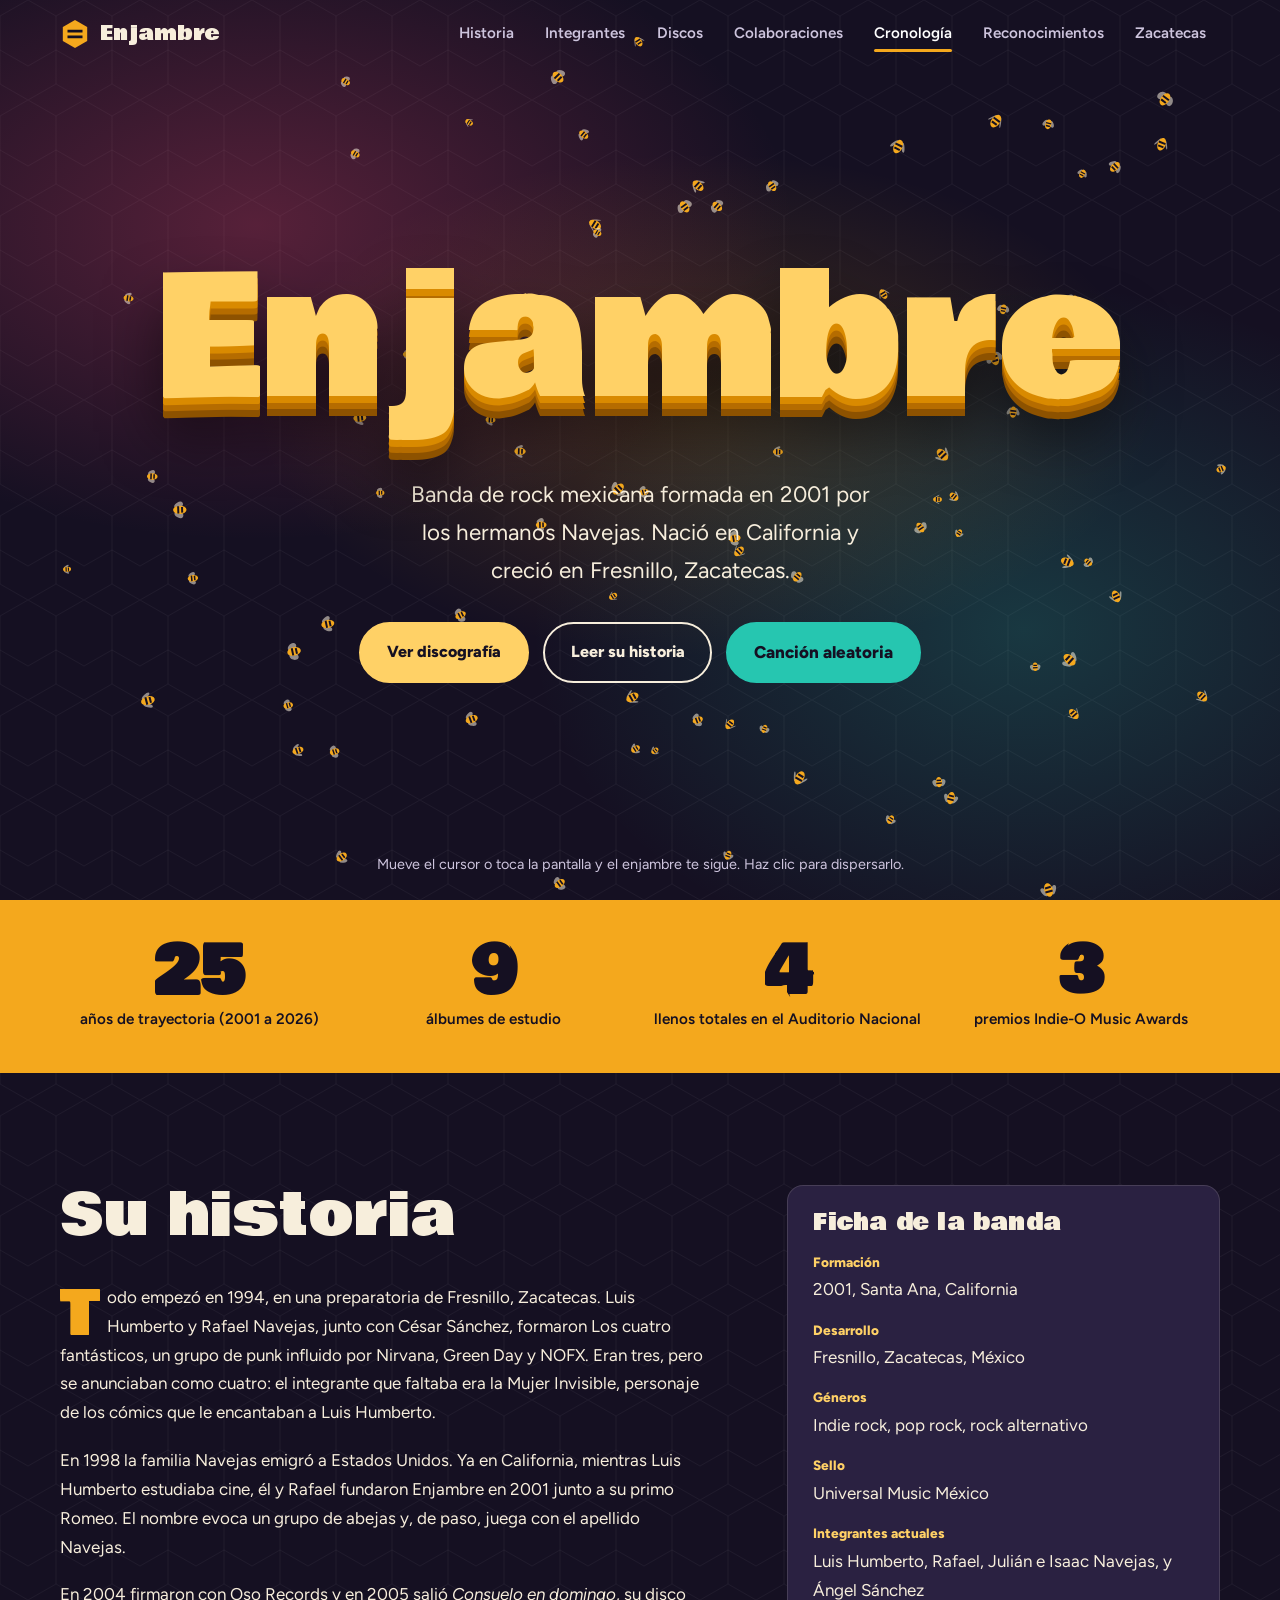
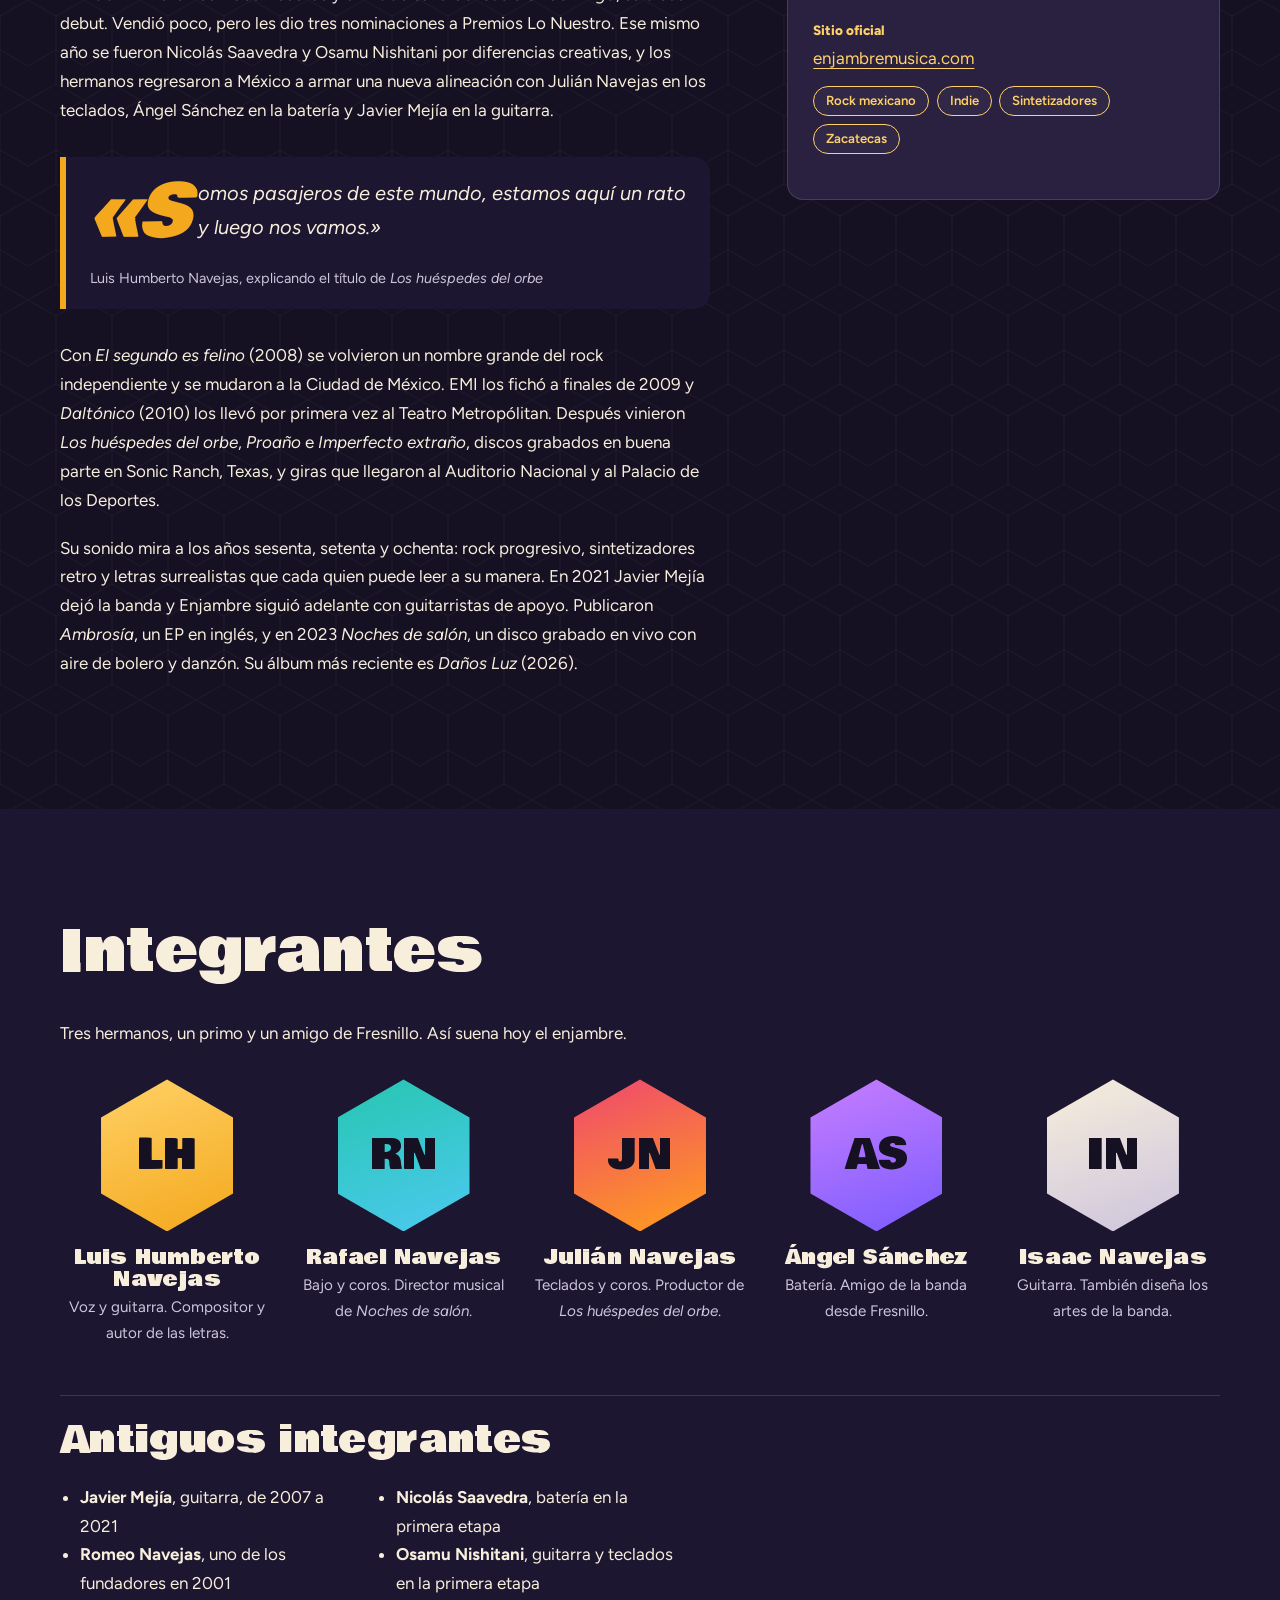
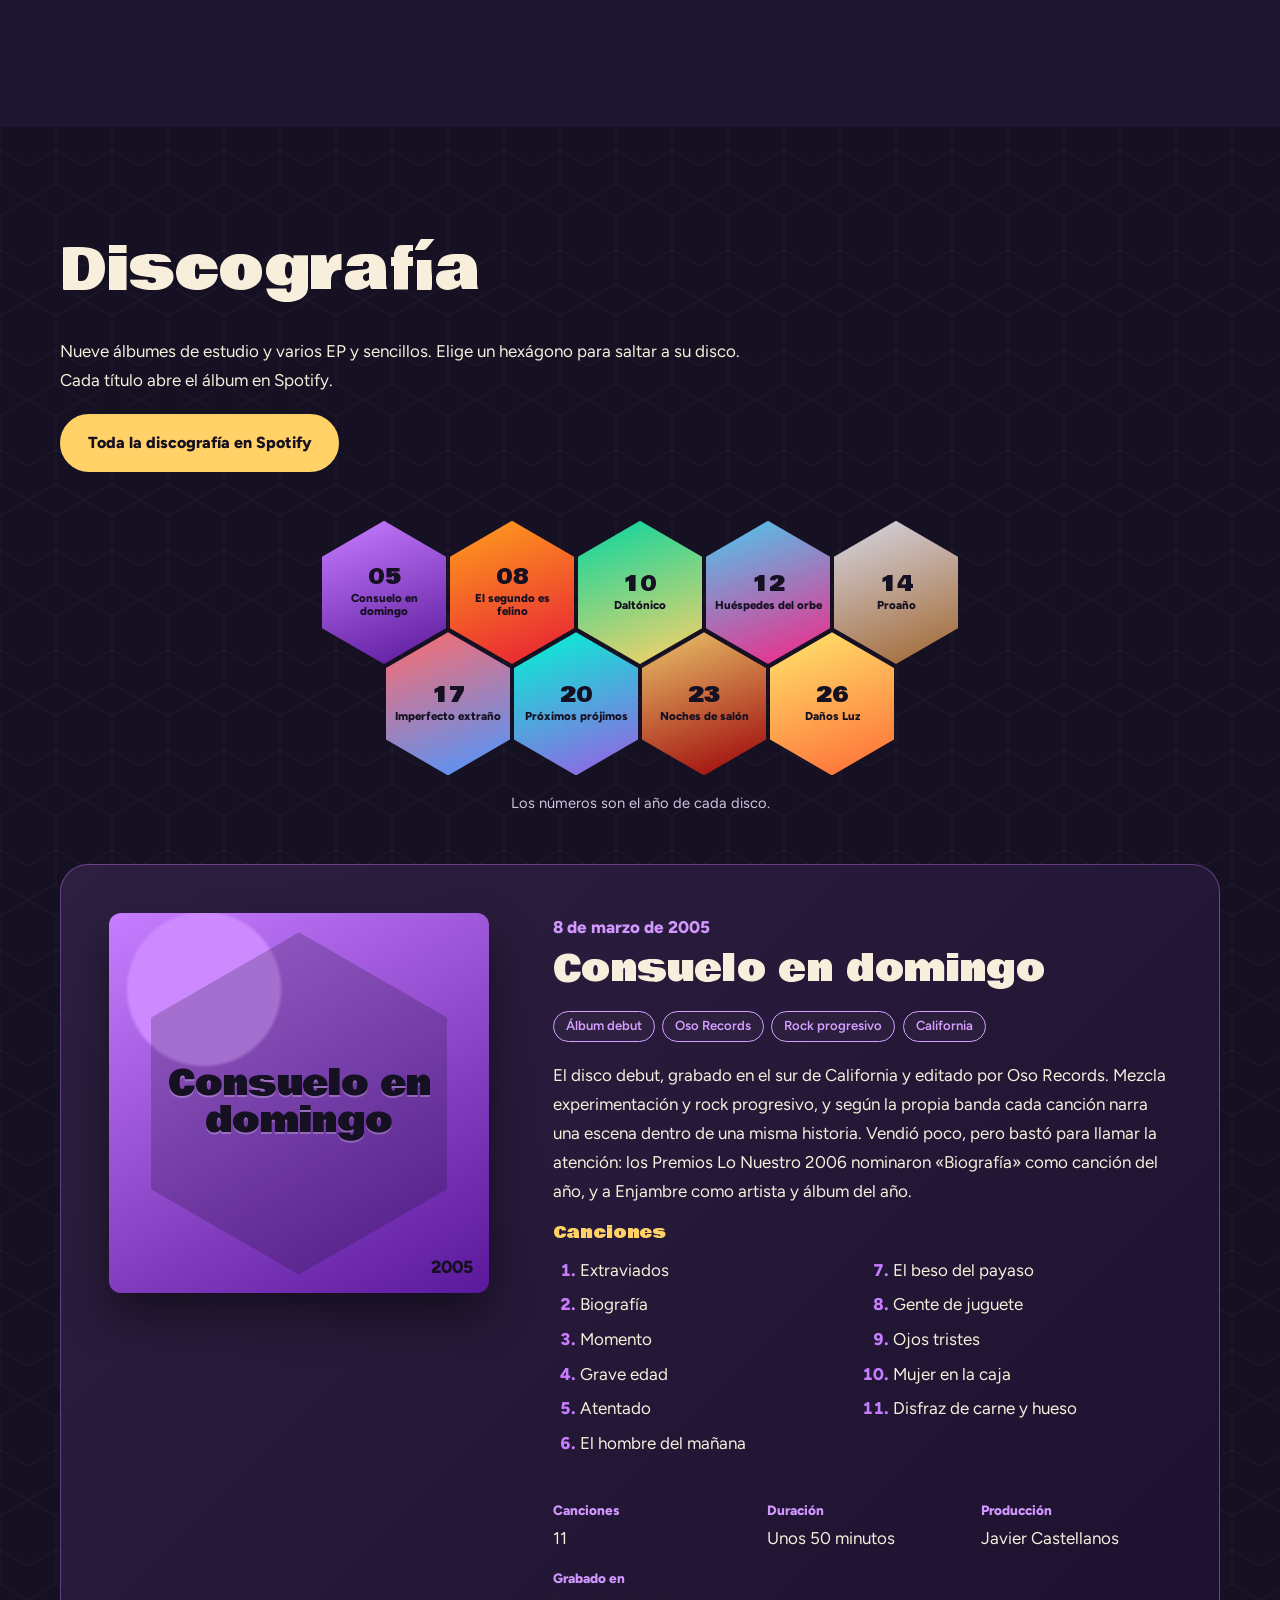
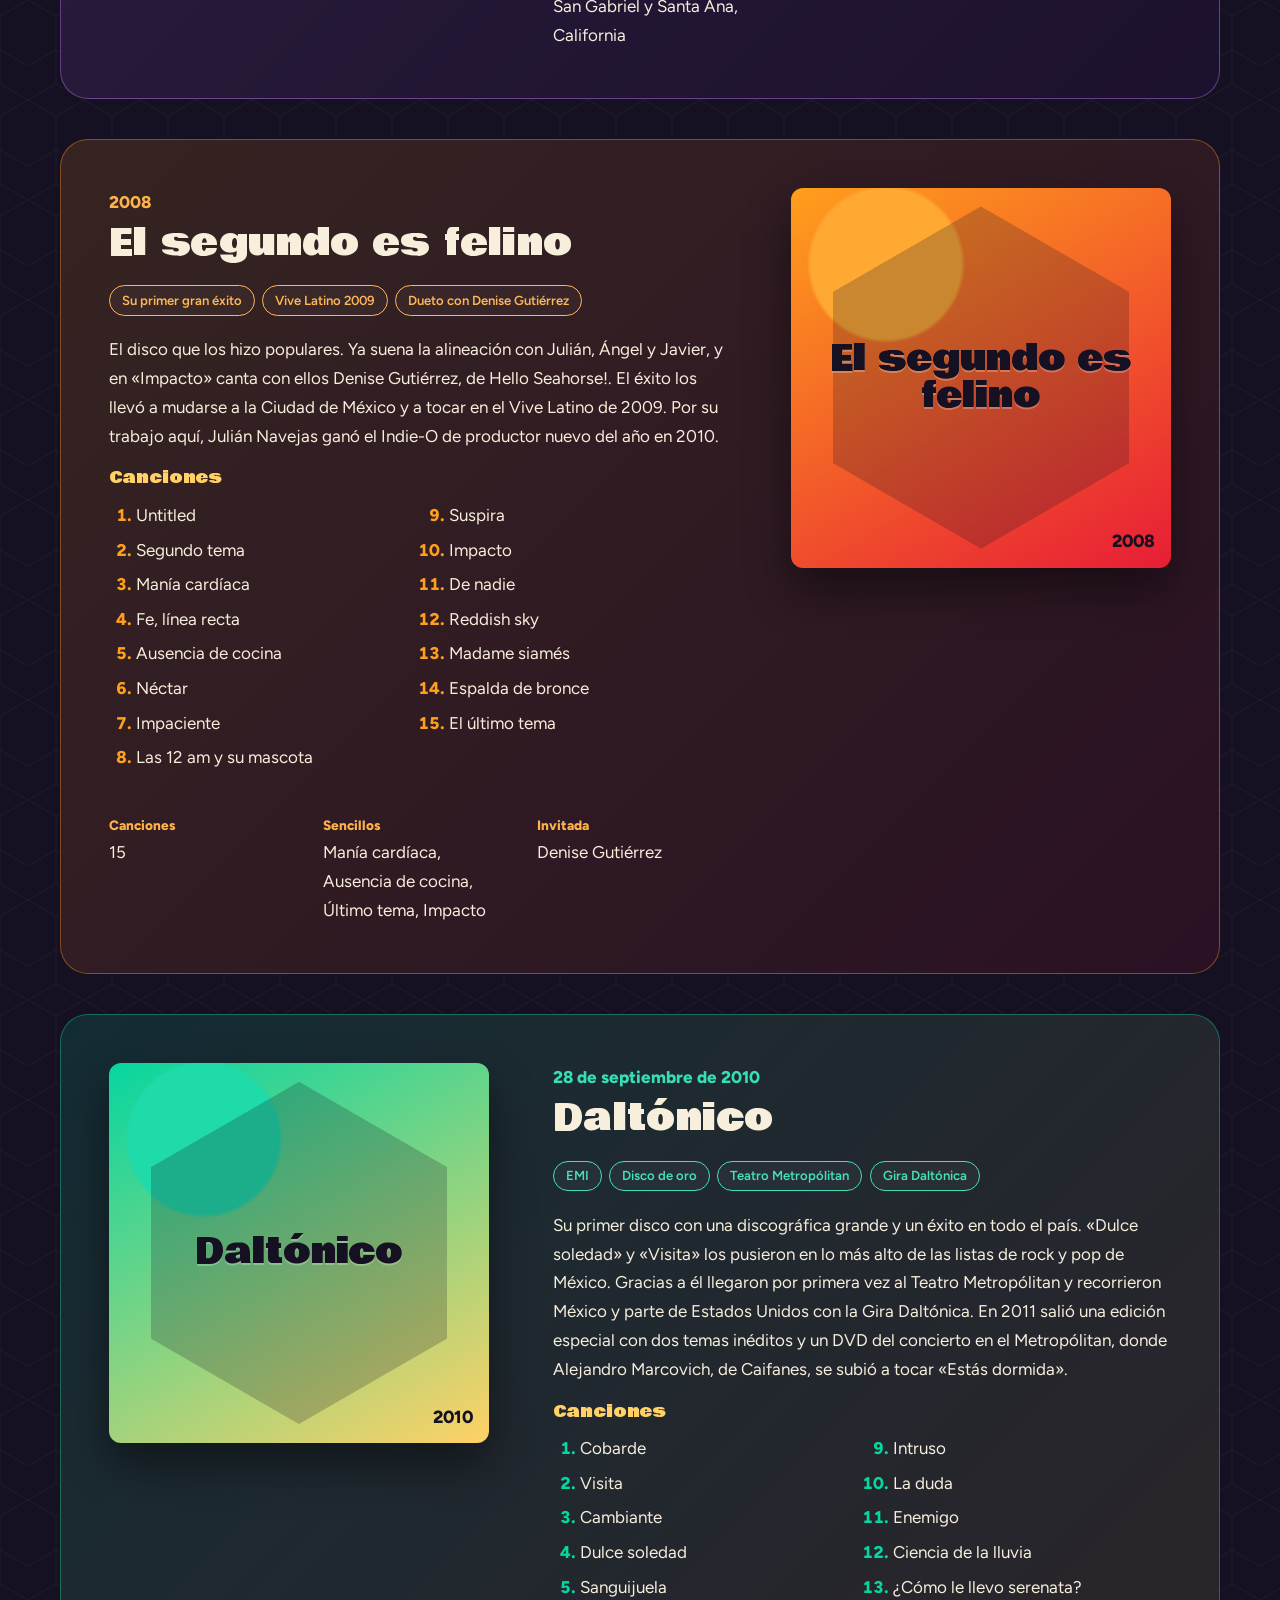
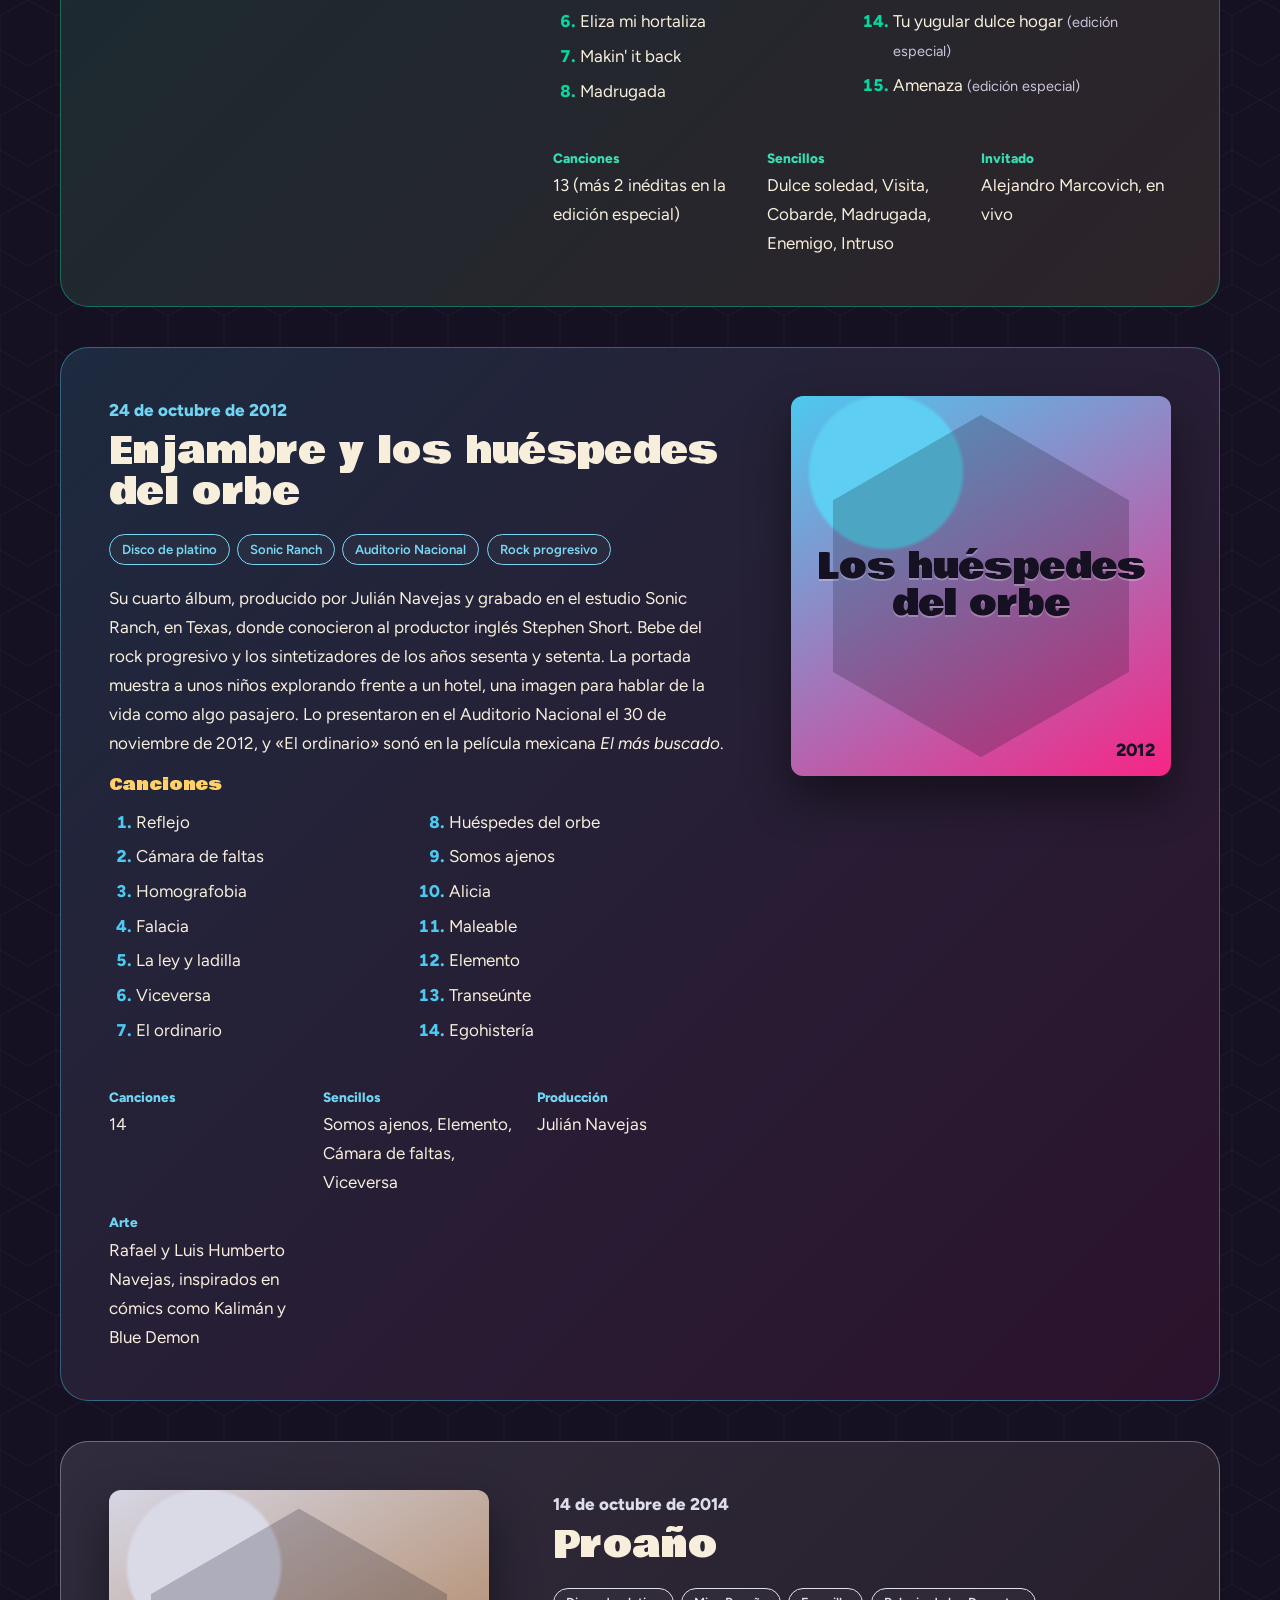
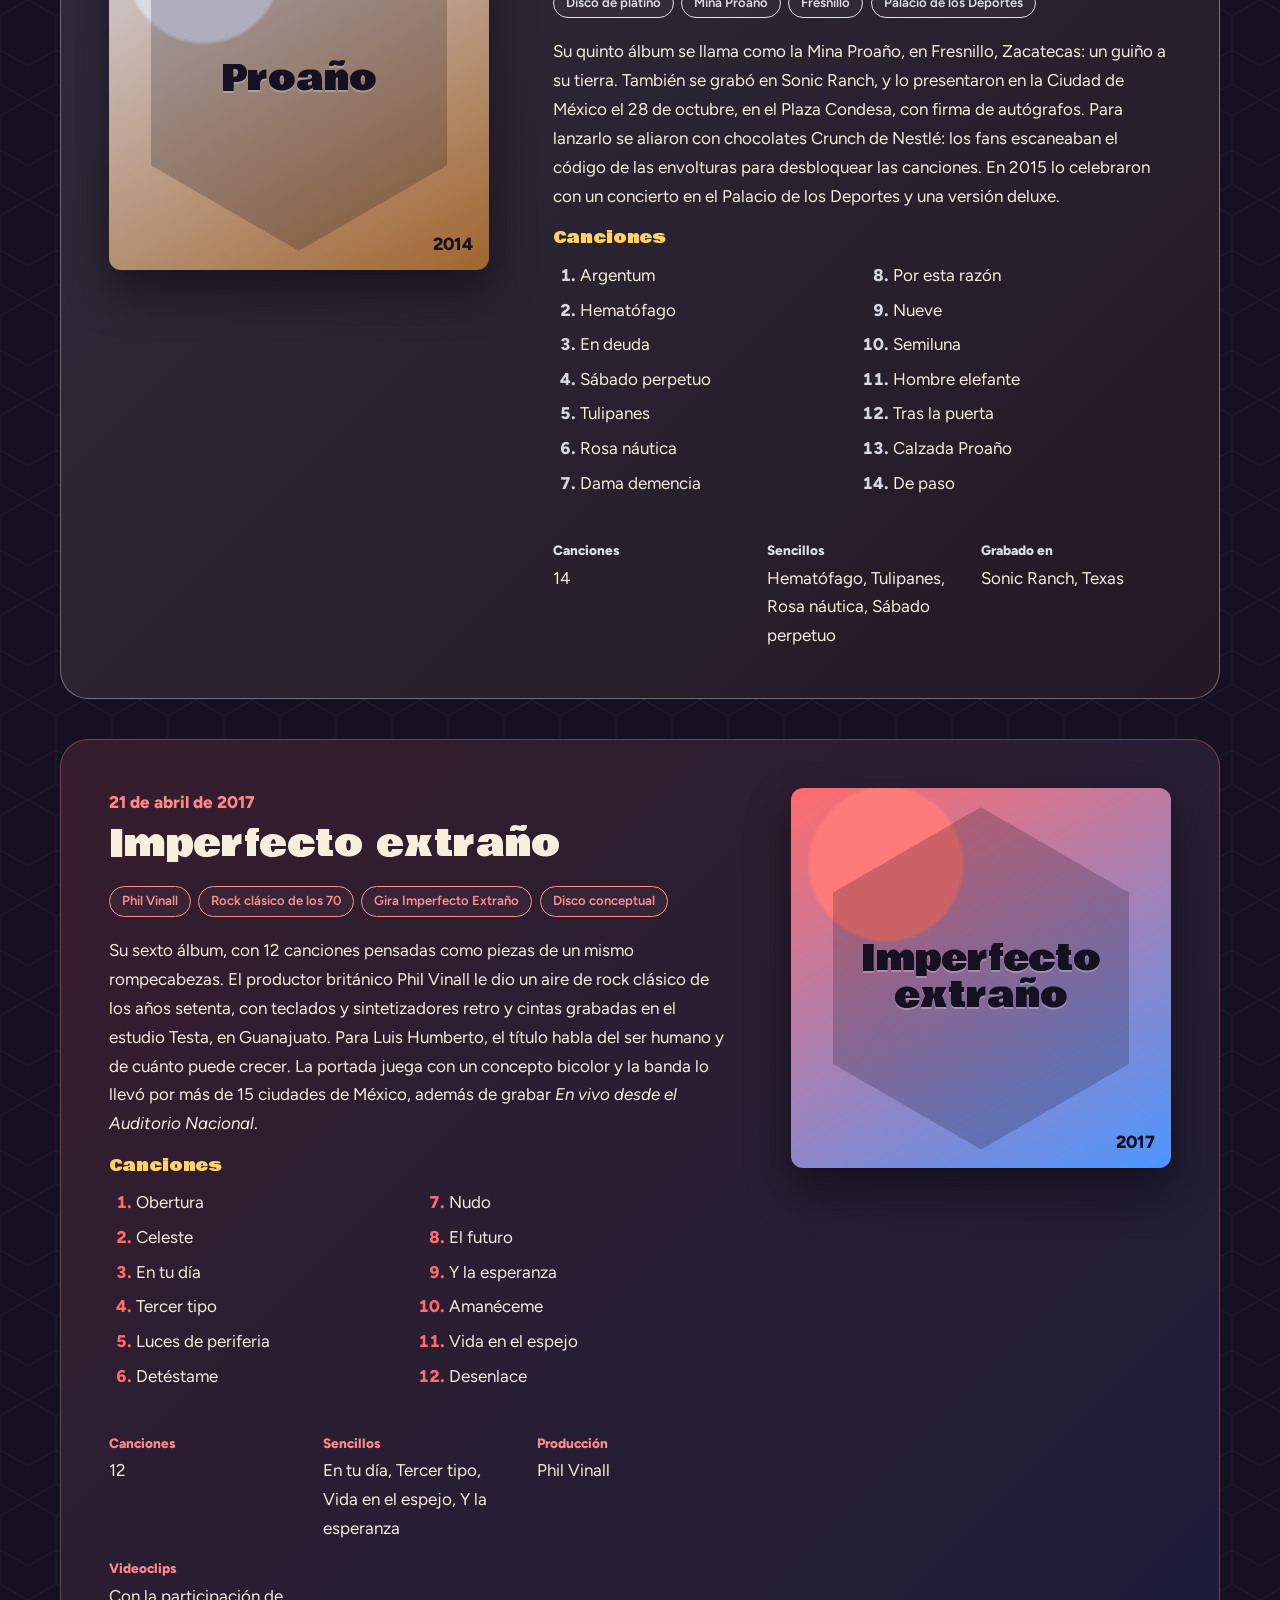
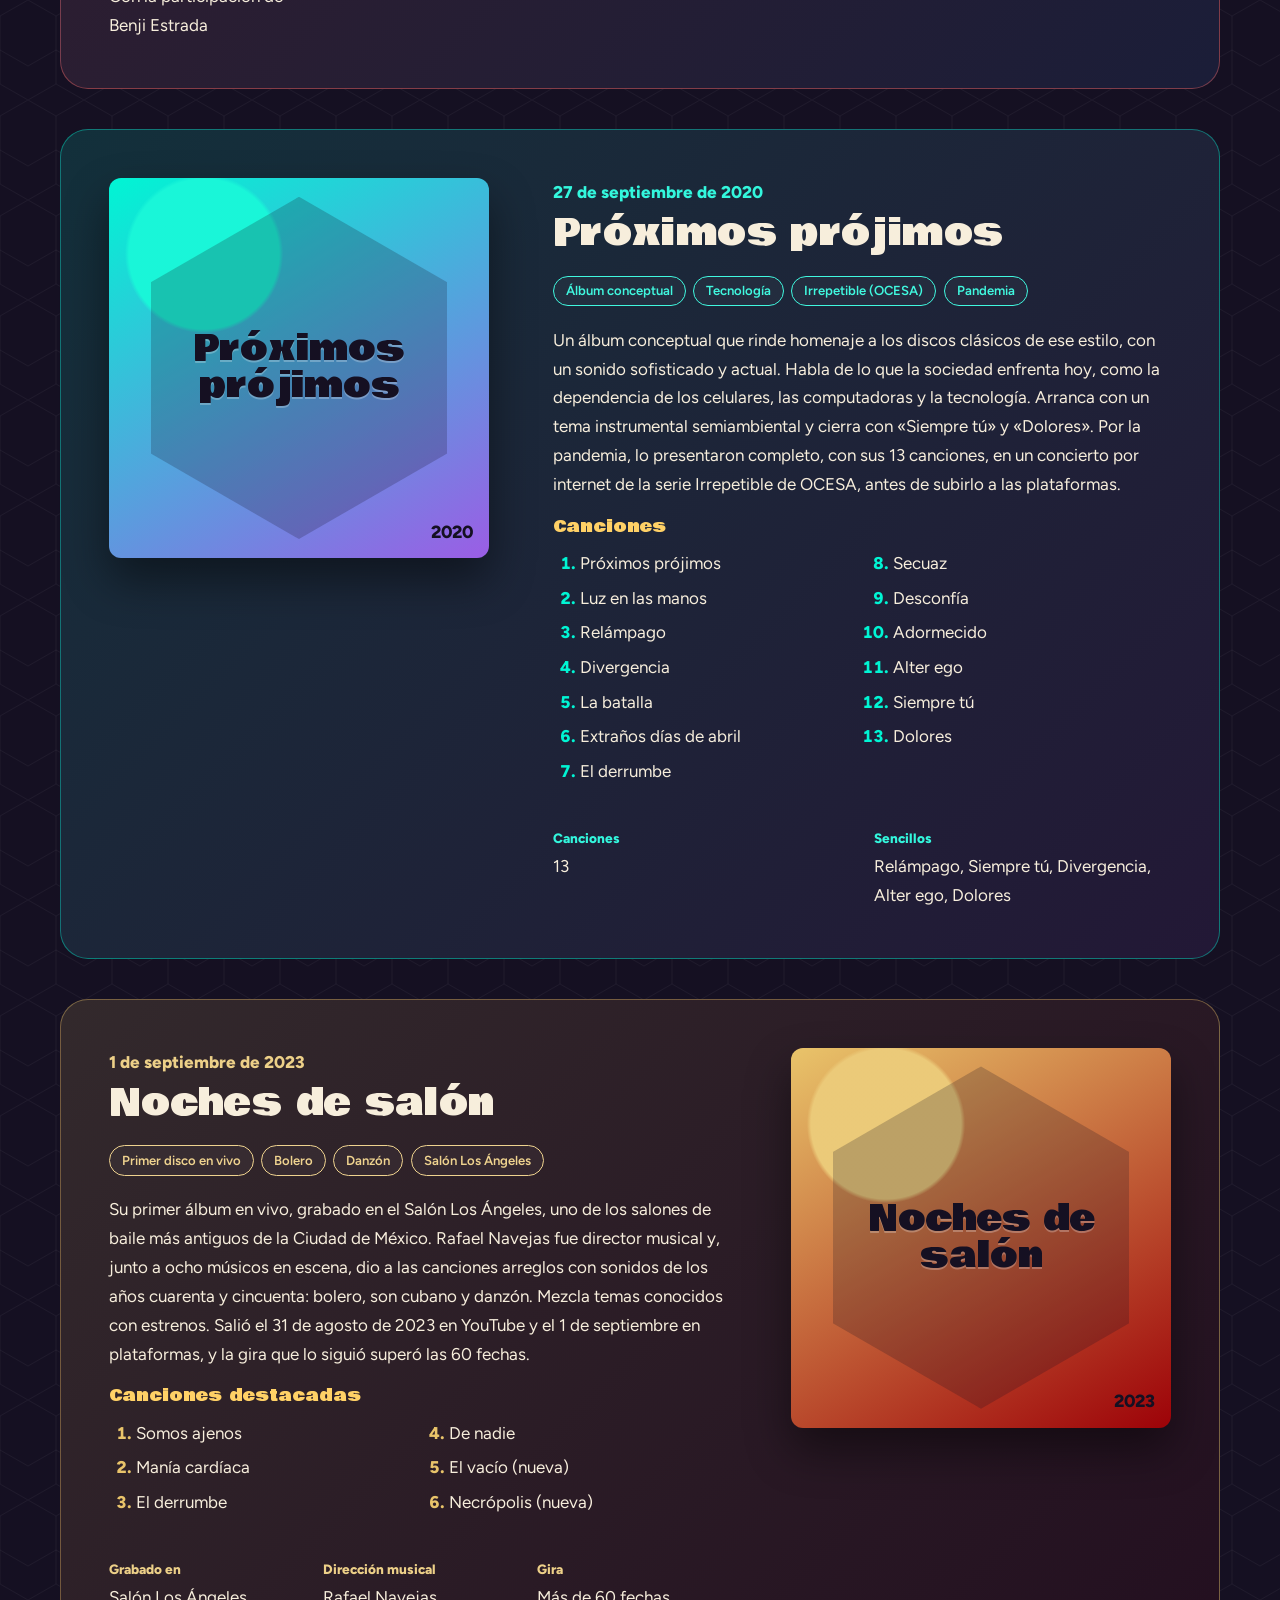
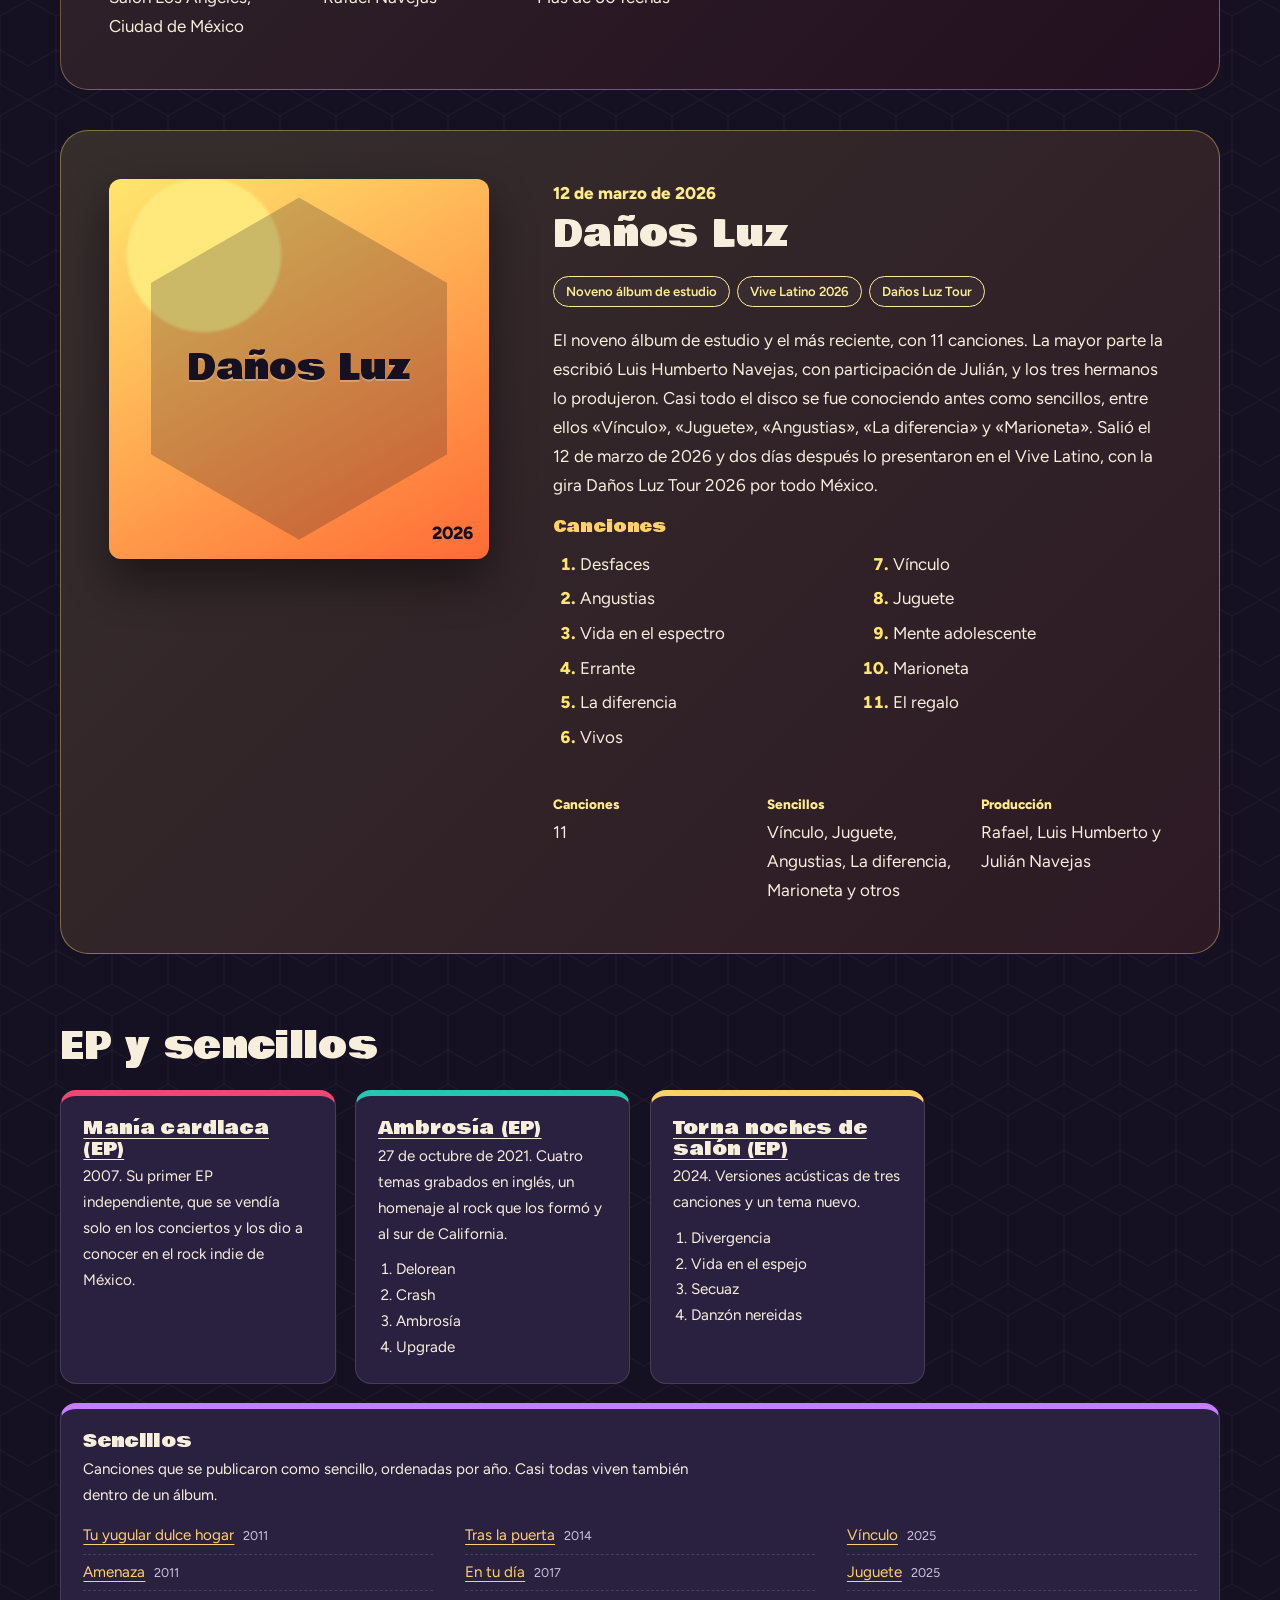
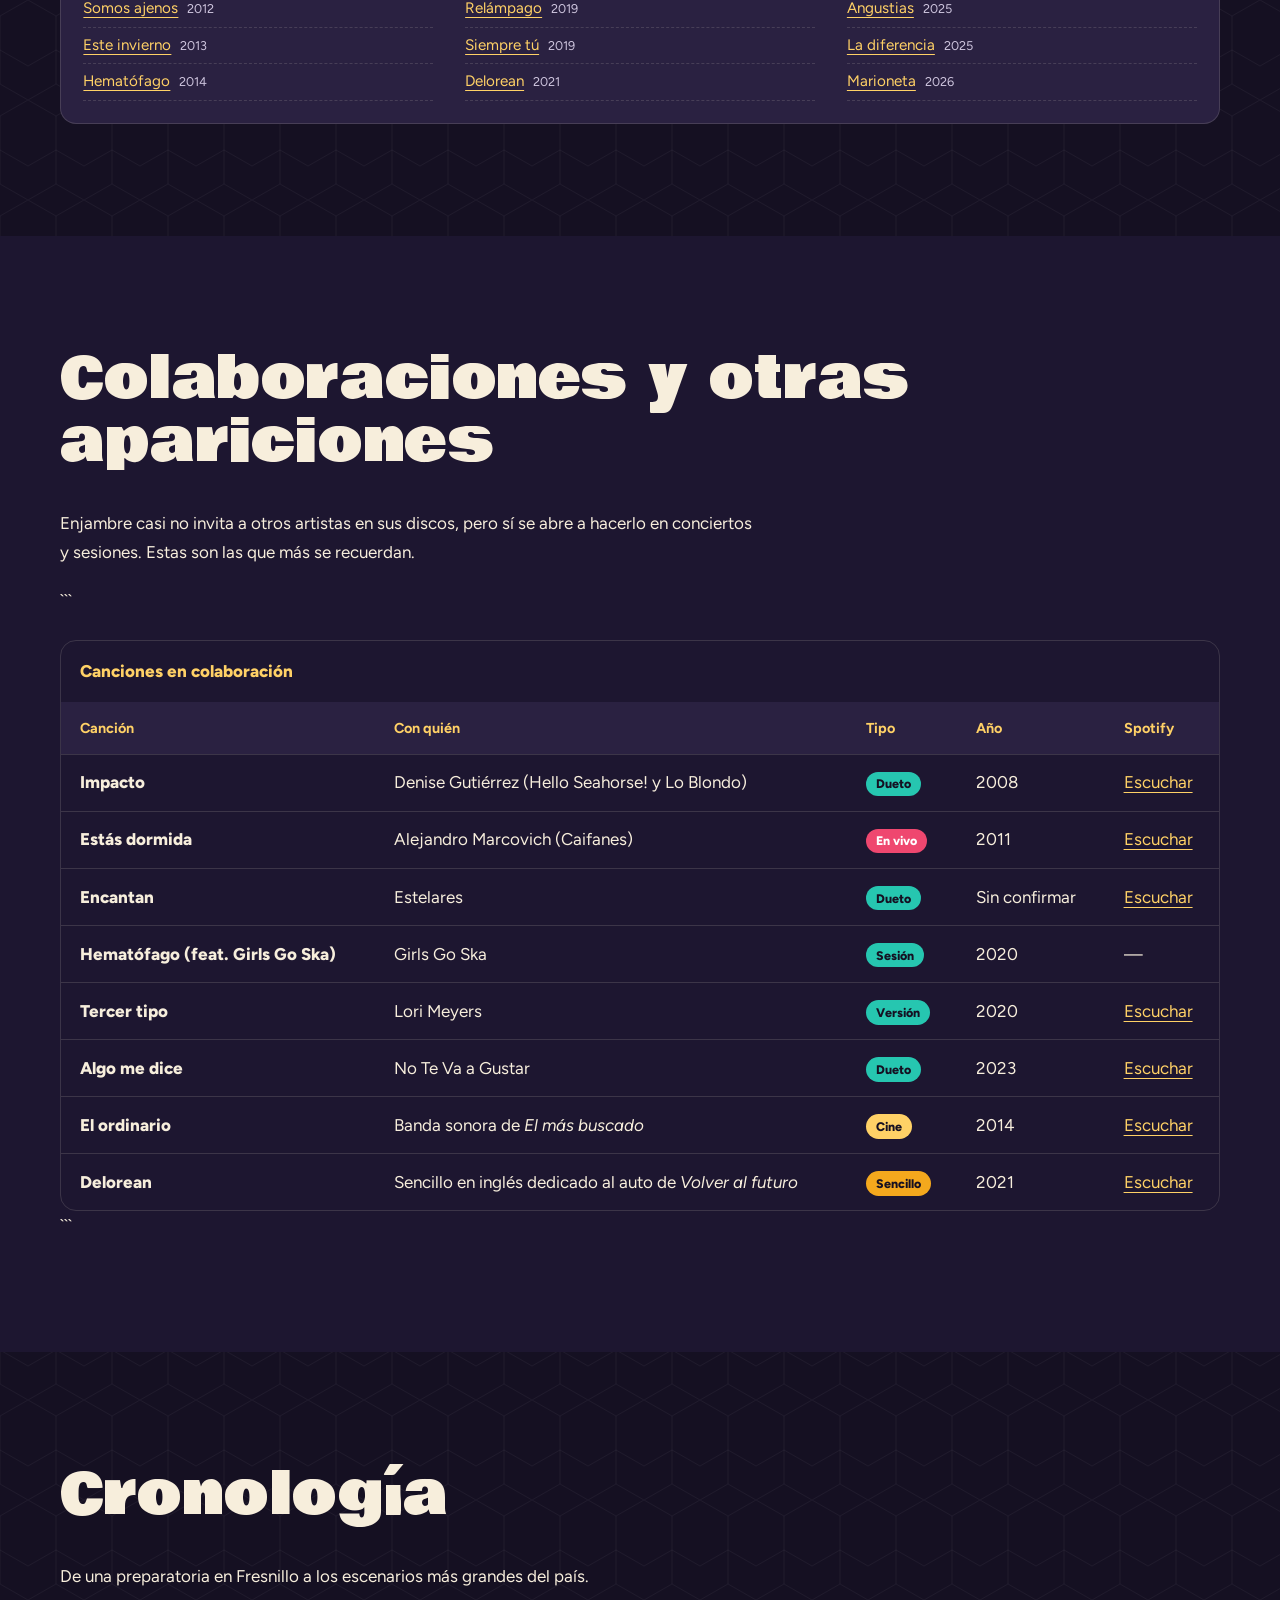
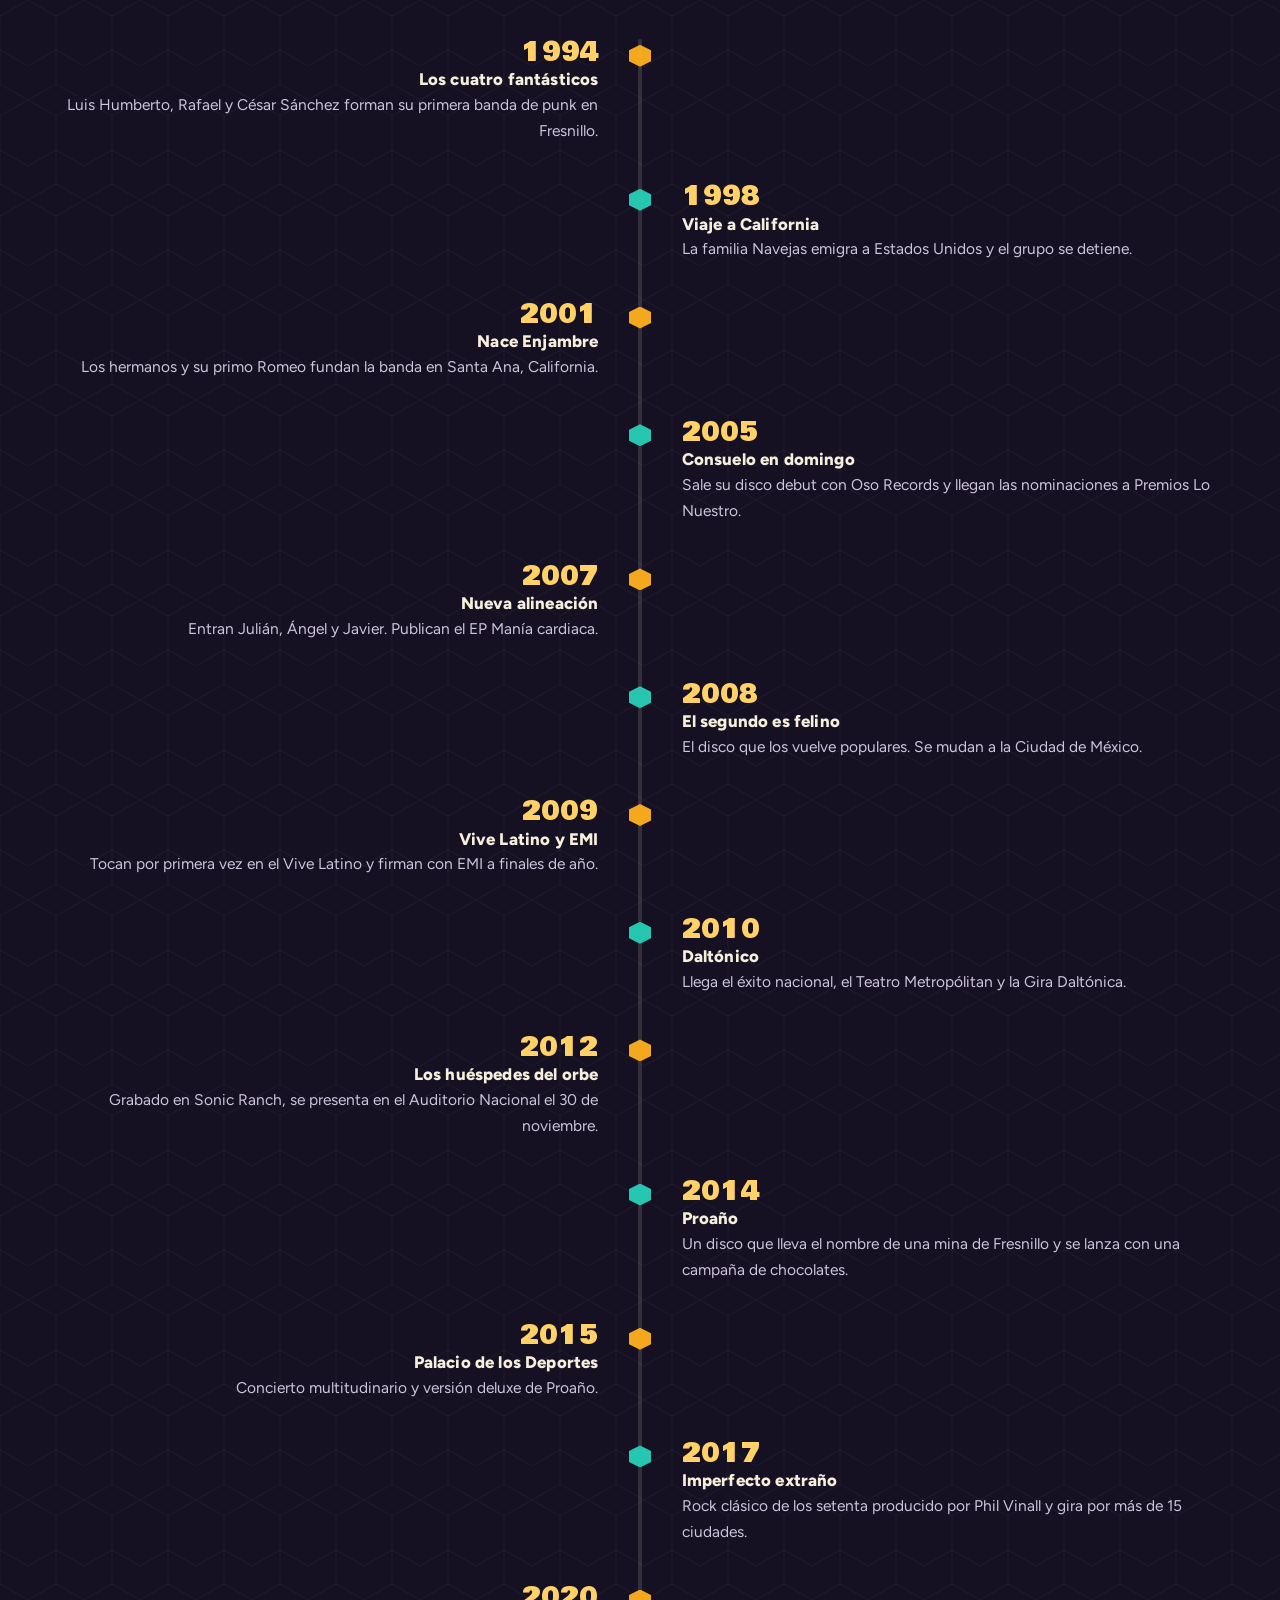
==== commit 86f8dc8e: "Actualización del proyecto" ====
--- a/Enjambre2.html
+++ b/Enjambre2.html
@@ -12,10 +12,7 @@
   <link href="https://fonts.googleapis.com/css2?family=Bowlby+One&family=Figtree:ital,wght@0,400;0,600;0,800;1,400&display=swap" rel="stylesheet">
 
   <style>
-    /* ==========================================================
-       1. VARIABLES: paleta inspirada en el panal (enjambre),
-          el rock retro de los 70 y la noche
-       ========================================================== */
+
     :root {
       --tinta: #151022;
       --tinta-2: #1d1630;
@@ -33,9 +30,7 @@
       --alto-header: 68px;
     }
 
-    /* ==========================================================
-       2. BASE
-       ========================================================== */
+   
     *, *::before, *::after { box-sizing: border-box; }
     html { scroll-behavior: smooth; scroll-padding-top: calc(var(--alto-header) + 12px); }
     body {
@@ -63,13 +58,10 @@
     .saltar { position: absolute; left: 1rem; top: -4rem; background: var(--miel); color: var(--tinta); padding: .6rem 1rem; border-radius: 8px; z-index: 200; font-weight: 800; }
     .saltar:focus { top: 1rem; }
 
-    /* Barra de progreso de lectura */
     .progreso { position: fixed; inset: 0 0 auto 0; height: 4px; z-index: 120; background: transparent; }
     .progreso span { display: block; height: 100%; width: 0; background: linear-gradient(90deg, var(--ambar), var(--rosa), var(--turquesa)); }
 
-    /* ==========================================================
-       3. ENCABEZADO Y NAVEGACIÓN
-       ========================================================== */
+   
     .encabezado {
       position: fixed; inset: 0 0 auto 0; z-index: 100;
       height: var(--alto-header);
@@ -115,9 +107,7 @@
       .menu a::after { left: .25rem; right: auto; width: 2.5rem; }
     }
 
-    /* ==========================================================
-       4. HERO con enjambre de abejas en canvas
-       ========================================================== */
+   
     .hero { position: relative; min-height: 100svh; display: grid; place-items: center; padding: 6rem 0 4rem; overflow: hidden; isolation: isolate; }
     .hero::before {
       content: ""; position: absolute; inset: 0; z-index: -2;
@@ -155,18 +145,13 @@
     .boton.secundario { background: transparent; color: var(--crema); border-color: var(--crema); }
     .boton.secundario:hover { background: var(--crema); color: var(--tinta); }
 
-    /* ==========================================================
-       5. CIFRAS (contadores animados)
-       ========================================================== */
+
     .cifras { padding: 2.5rem 0; background: var(--ambar); color: var(--tinta); }
     .cifras ul { list-style: none; margin: 0; padding: 0; display: grid; grid-template-columns: repeat(4, 1fr); gap: 1rem; text-align: center; }
     .cifras strong { display: block; font-family: var(--display); font-size: clamp(2.2rem, 6vw, 4rem); line-height: 1; }
     .cifras span { font-weight: 600; font-size: .95rem; }
     @media (max-width: 640px) { .cifras ul { grid-template-columns: repeat(2, 1fr); row-gap: 1.6rem; } }
 
-    /* ==========================================================
-       6. HISTORIA
-       ========================================================== */
     .historia-grid { display: grid; grid-template-columns: 1.5fr 1fr; gap: clamp(2rem, 6vw, 5rem); align-items: start; }
     .historia-texto p:first-of-type::first-letter {
       font-family: var(--display); font-size: 3.6em; float: left; line-height: .85; padding: .08em .12em 0 0; color: var(--ambar);
@@ -183,9 +168,6 @@
     .etiquetas { display: flex; flex-wrap: wrap; gap: .45rem; list-style: none; padding: 0; margin: .8rem 0 1.2rem; }
     .etiquetas li { padding: .2rem .75rem; border-radius: 999px; font-size: .82rem; font-weight: 600; border: 1px solid currentColor; color: var(--miel); background: rgba(255, 255, 255, .03); }
 
-    /* ==========================================================
-       7. INTEGRANTES
-       ========================================================== */
     #integrantes { background: var(--tinta-2); }
     .integrantes-lista { display: grid; grid-template-columns: repeat(auto-fit, minmax(190px, 1fr)); gap: 1.4rem; list-style: none; padding: 0; margin: 2rem 0 0; }
     .integrante { text-align: center; }
@@ -204,9 +186,6 @@
     .exintegrantes ul { columns: 2; column-gap: 2rem; max-width: 620px; }
     @media (max-width: 560px) { .exintegrantes ul { columns: 1; } }
 
-    /* ==========================================================
-       8. DISCOGRAFÍA: índice de hexágonos + un apartado por álbum
-       ========================================================== */
     .indice-hex { --h: clamp(64px, 15.5vw, 124px); margin: 2.5rem 0 1rem; display: flex; flex-direction: column; align-items: center; }
     .indice-hex .fila { display: flex; justify-content: center; }
     .indice-hex .fila + .fila { margin-top: calc(var(--h) * -.2887 + 4px); }
@@ -275,9 +254,6 @@
     .ep p { font-size: .95rem; margin-bottom: .6rem; }
     .ep ol, .ep ul { margin: .4rem 0 0; font-size: .95rem; }
 
-    /* ==========================================================
-       9. COLABORACIONES
-       ========================================================== */
     #colaboraciones { background: var(--tinta-2); }
     .tabla-envuelta { overflow-x: auto; border-radius: var(--radio); border: 1px solid var(--linea); margin-top: 1.6rem; }
     table { width: 100%; border-collapse: collapse; min-width: 640px; }
@@ -293,9 +269,7 @@
     .tag-tipo.cine { background: var(--miel); }
     .tag-tipo.sencillo { background: var(--ambar); }
 
-    /* ==========================================================
-       10. CRONOLOGÍA (la línea crece con el scroll)
-       ========================================================== */
+  
     .cronologia { --prog: 0; position: relative; margin-top: 3rem; padding-left: 0; list-style: none; }
     .cronologia::before, .cronologia::after { content: ""; position: absolute; left: 50%; top: 0; width: 4px; margin-left: -2px; border-radius: 4px; }
     .cronologia::before { bottom: 0; background: var(--linea); }
@@ -319,9 +293,6 @@
       .hito:nth-child(odd) p { margin-left: 0; }
     }
 
-    /* ==========================================================
-       11. RECONOCIMIENTOS + ZACATECAS + CURIOSIDADES
-       ========================================================== */
     #reconocimientos { background: var(--tinta-2); }
     .zacatecas-grid { display: grid; grid-template-columns: repeat(auto-fit, minmax(250px, 1fr)); gap: 1.3rem; margin-top: 2rem; }
     .tarjeta { background: var(--panal); border: 1px solid var(--linea); border-radius: var(--radio); padding: 1.5rem; }
@@ -338,9 +309,6 @@
     details p { margin-bottom: 0; }
     @keyframes abre { from { opacity: 0; transform: translateY(-8px); } to { opacity: 1; transform: none; } }
 
-    /* ==========================================================
-       12. PIE DE PÁGINA
-       ========================================================== */
     footer.pie { background: #0e0a18; padding: 3.5rem 0 2rem; border-top: 4px solid var(--ambar); }
     .pie-grid { display: grid; grid-template-columns: 1.4fr 1fr 1fr; gap: 2rem; }
     .pie h2 { font-size: 2rem; }
@@ -352,8 +320,6 @@
     .volver.visible { opacity: 1; transform: none; pointer-events: auto; }
     @media (max-width: 760px) { .pie-grid { grid-template-columns: 1fr; } }
 
-
-    /* Botón de canción aleatoria y aviso */
     button.boton { font: inherit; font-weight: 800; cursor: pointer; }
     .boton.azar { background: var(--turquesa); border-color: var(--turquesa); }
     .boton.azar:hover { background: #4fe0cb; border-color: #4fe0cb; }
@@ -365,15 +331,11 @@
     }
     .aviso.visible { opacity: 1; transform: translate(-50%, 0); }
 
-    /* Sencillos */
     .ep.ancho { grid-column: 1 / -1; }
     .sencillos { list-style: none; padding: 0; margin: 1rem 0 0; columns: 3 220px; column-gap: 2rem; }
     .sencillos li { break-inside: avoid; padding: .3rem 0; border-bottom: 1px dashed var(--linea); }
     .sencillos small { color: var(--suave); margin-left: .3rem; }
 
-    /* ==========================================================
-       13. ACCESIBILIDAD: respetar "reducir movimiento"
-       ========================================================== */
     @media (prefers-reduced-motion: reduce) {
       html { scroll-behavior: auto; }
       *, *::before, *::after { animation-duration: .01ms !important; animation-iteration-count: 1 !important; transition-duration: .01ms !important; }
@@ -386,7 +348,6 @@
   <a class="saltar" href="#historia">Saltar al contenido</a>
   <div class="progreso" aria-hidden="true"><span id="barra-progreso"></span></div>
 
-  <!-- ==================== ENCABEZADO ==================== -->
   <header class="encabezado" id="encabezado">
     <div class="contenedor">
       <a class="marca" href="#inicio" aria-label="Enjambre, ir al inicio">
@@ -409,7 +370,7 @@
   </header>
 
   <main>
-    <!-- ==================== INICIO ==================== -->
+
     <section class="hero" id="inicio" aria-labelledby="titulo-hero">
       <canvas id="enjambre-canvas" aria-hidden="true"></canvas>
       <div class="contenedor hero-contenido">
@@ -424,7 +385,6 @@
       <p class="pista-cursor">Mueve el cursor o toca la pantalla y el enjambre te sigue. Haz clic para dispersarlo.</p>
     </section>
 
-    <!-- ==================== CIFRAS ==================== -->
     <aside class="cifras" aria-label="Enjambre en cifras">
       <div class="contenedor">
         <ul>
@@ -436,7 +396,6 @@
       </div>
     </aside>
 
-    <!-- ==================== HISTORIA ==================== -->
     <section id="historia" aria-labelledby="titulo-historia">
       <div class="contenedor historia-grid">
         <div class="historia-texto">
@@ -475,7 +434,6 @@
       </div>
     </section>
 
-    <!-- ==================== INTEGRANTES ==================== -->
     <section id="integrantes" aria-labelledby="titulo-integrantes">
       <div class="contenedor">
         <h2 id="titulo-integrantes">Integrantes</h2>
@@ -531,7 +489,6 @@
       </div>
     </section>
 
-    <!-- ==================== DISCOS ==================== -->
     <section id="discos" aria-labelledby="titulo-discos">
       <div class="contenedor">
         <h2 id="titulo-discos">Discografía</h2>
@@ -555,7 +512,6 @@
         </nav>
         <p class="nota-indice">Los números son el año de cada disco.</p>
 
-        <!-- ============ 2005 · CONSUELO EN DOMINGO ============ -->
         <article class="album" id="consuelo-en-domingo" style="--a:#c77dff;--b:#5a189a" aria-labelledby="t-consuelo">
           <figure class="portada">
             <!-- REEMPLAZA este bloque por: <img src="portadas/consuelo-en-domingo.jpg" alt="Portada de Consuelo en domingo"> -->
@@ -586,7 +542,6 @@
           </div>
         </article>
 
-        <!-- ============ 2008 · EL SEGUNDO ES FELINO ============ -->
         <article class="album" id="el-segundo-es-felino" style="--a:#ff9f1c;--b:#e71d36" aria-labelledby="t-felino">
           <figure class="portada">
             <!-- REEMPLAZA este bloque por: <img src="portadas/el-segundo-es-felino.jpg" alt="Portada de El segundo es felino"> -->
@@ -596,7 +551,6 @@
           <div class="album-cuerpo">
             <p class="album-meta"><time datetime="2008">2008</time></p>
             <h3 id="t-felino">
-              <!-- Enlace de Spotify del álbum -->
               <a class="enlace-spotify" href="https://open.spotify.com/album/6MKWjtAaCgbK3AXFr8FMUe" target="_blank" rel="noopener noreferrer">El segundo es felino</a>
             </h3>
             <ul class="etiquetas" aria-label="Etiquetas del álbum">
@@ -617,7 +571,6 @@
           </div>
         </article>
 
-        <!-- ============ 2010 · DALTÓNICO ============ -->
         <article class="album" id="daltonico" style="--a:#06d6a0;--b:#ffd166" aria-labelledby="t-daltonico">
           <figure class="portada">
             <!-- REEMPLAZA este bloque por: <img src="portadas/daltonico.jpg" alt="Portada de Daltónico"> -->
@@ -627,7 +580,6 @@
           <div class="album-cuerpo">
             <p class="album-meta"><time datetime="2010-09-28">28 de septiembre de 2010</time></p>
             <h3 id="t-daltonico">
-              <!-- Enlace de Spotify del álbum -->
               <a class="enlace-spotify" href="https://open.spotify.com/album/5oWrwOXe12fNZc4r13XODy" target="_blank" rel="noopener noreferrer">Daltónico</a>
             </h3>
             <ul class="etiquetas" aria-label="Etiquetas del álbum">
@@ -649,7 +601,6 @@
           </div>
         </article>
 
-        <!-- ============ 2012 · LOS HUÉSPEDES DEL ORBE ============ -->
         <article class="album" id="los-huespedes-del-orbe" style="--a:#4cc9f0;--b:#f72585" aria-labelledby="t-huespedes">
           <figure class="portada">
             <!-- REEMPLAZA este bloque por: <img src="portadas/huespedes-del-orbe.jpg" alt="Portada de Enjambre y los huéspedes del orbe"> -->
@@ -659,7 +610,6 @@
           <div class="album-cuerpo">
             <p class="album-meta"><time datetime="2012-10-24">24 de octubre de 2012</time></p>
             <h3 id="t-huespedes">
-              <!-- Enlace de Spotify del álbum -->
               <a class="enlace-spotify" href="https://open.spotify.com/album/1uFaQla0ev4HyXQSoViXSi" target="_blank" rel="noopener noreferrer">Enjambre y los huéspedes del orbe</a>
             </h3>
             <ul class="etiquetas" aria-label="Etiquetas del álbum">
@@ -681,7 +631,6 @@
           </div>
         </article>
 
-        <!-- ============ 2014 · PROAÑO ============ -->
         <article class="album" id="proano" style="--a:#d6d6e4;--b:#a1662f" aria-labelledby="t-proano">
           <figure class="portada">
             <!-- REEMPLAZA este bloque por: <img src="portadas/proano.jpg" alt="Portada de Proaño"> -->
@@ -712,7 +661,6 @@
           </div>
         </article>
 
-        <!-- ============ 2017 · IMPERFECTO EXTRAÑO ============ -->
         <article class="album" id="imperfecto-extrano" style="--a:#ff6b6b;--b:#4d96ff" aria-labelledby="t-imperfecto">
           <figure class="portada">
             <!-- REEMPLAZA este bloque por: <img src="portadas/imperfecto-extrano.jpg" alt="Portada de Imperfecto extraño"> -->
@@ -743,7 +691,6 @@
           </div>
         </article>
 
-        <!-- ============ 2020 · PRÓXIMOS PRÓJIMOS ============ -->
         <article class="album" id="proximos-projimos" style="--a:#00f5d4;--b:#9b5de5" aria-labelledby="t-proximos">
           <figure class="portada">
             <!-- REEMPLAZA este bloque por: <img src="portadas/proximos-projimos.jpg" alt="Portada de Próximos prójimos"> -->
@@ -753,7 +700,6 @@
           <div class="album-cuerpo">
             <p class="album-meta"><time datetime="2020-09-27">27 de septiembre de 2020</time></p>
             <h3 id="t-proximos">
-              <!-- Enlace de Spotify del álbum -->
               <a class="enlace-spotify" href="https://open.spotify.com/album/3Qy4pIdXakmjoCflfxIShw" target="_blank" rel="noopener noreferrer">Próximos prójimos</a>
             </h3>
             <ul class="etiquetas" aria-label="Etiquetas del álbum">
@@ -773,7 +719,6 @@
           </div>
         </article>
 
-        <!-- ============ 2023 · NOCHES DE SALÓN ============ -->
         <article class="album" id="noches-de-salon" style="--a:#e9c46a;--b:#9d0208" aria-labelledby="t-noches">
           <figure class="portada">
             <!-- REEMPLAZA este bloque por: <img src="portadas/noches-de-salon.jpg" alt="Portada de Noches de salón"> -->
@@ -803,7 +748,6 @@
           </div>
         </article>
 
-        <!-- ============ 2026 · DAÑOS LUZ ============ -->
         <article class="album" id="danos-luz" style="--a:#ffe66d;--b:#ff6b35" aria-labelledby="t-danos">
           <figure class="portada">
             <!-- REEMPLAZA este bloque por: <img src="portadas/danos-luz.jpg" alt="Portada de Daños Luz"> -->
@@ -833,7 +777,6 @@
           </div>
         </article>
 
-        <!-- ============ EPs ============ -->
         <h3 class="subtitulo-seccion">EP y sencillos</h3>
 
         <div class="eps">
@@ -922,8 +865,6 @@
       </div>
     </section>
 
-<!-- ==================== COLABORACIONES ==================== -->
-
 <section id="colaboraciones" aria-labelledby="titulo-colab">
   <div class="contenedor">
     <h2 id="titulo-colab">Colaboraciones y otras apariciones</h2>
@@ -1045,8 +986,6 @@
   </div>
 </section>
 
-
-    <!-- ==================== CRONOLOGÍA ==================== -->
     <section id="cronologia" aria-labelledby="titulo-crono">
       <div class="contenedor">
         <h2 id="titulo-crono">Cronología</h2>
@@ -1076,7 +1015,6 @@
       </div>
     </section>
 
-    <!-- ==================== RECONOCIMIENTOS ==================== -->
     <section id="reconocimientos" aria-labelledby="titulo-reco">
       <div class="contenedor">
         <h2 id="titulo-reco">Reconocimientos</h2>
@@ -1121,8 +1059,6 @@
         </details>
       </div>
     </section>
-
-    <!-- ==================== ZACATECAS ==================== -->
     <section id="zacatecas" aria-labelledby="titulo-zac">
       <div class="contenedor">
         <h2 id="titulo-zac">Raíces zacatecanas</h2>
@@ -1150,7 +1086,6 @@
     </section>
   </main>
 
-  <!-- ==================== PIE ==================== -->
   <footer class="pie">
     <div class="contenedor">
       <div class="pie-grid">
@@ -1186,15 +1121,11 @@
 
   <button class="volver" id="volver" aria-label="Volver arriba">&uarr;</button>
 
-  <!-- ============================================================
-       JAVASCRIPT: enjambre, navegación y animaciones al hacer scroll
-       ============================================================ -->
   <script>
     (() => {
       "use strict";
       const reducir = window.matchMedia("(prefers-reduced-motion: reduce)").matches;
 
-      /* ---------- 1. ENJAMBRE DE ABEJAS EN EL HERO ---------- */
       const canvas = document.getElementById("enjambre-canvas");
       const ctx = canvas.getContext("2d");
       let w = 0, h = 0, dpr = 1, t = 0, visible = true, corriendo = false;
@@ -1292,7 +1223,6 @@
       new IntersectionObserver(([e]) => { visible = e.isIntersecting; if (visible) arrancar(); }).observe(hero);
       ajustar(); arrancar();
 
-      /* ---------- 2. ENCABEZADO, PROGRESO Y BOTÓN "VOLVER" ---------- */
       const encabezado = document.getElementById("encabezado");
       const barra = document.getElementById("barra-progreso");
       const volver = document.getElementById("volver");
@@ -1304,7 +1234,6 @@
         encabezado.classList.toggle("compacto", y > 40);
         barra.style.width = (total > 0 ? (y / total) * 100 : 0) + "%";
         volver.classList.toggle("visible", y > 700);
-        // la línea de la cronología crece con el scroll
         const r = lineaTiempo.getBoundingClientRect();
         const avance = (window.innerHeight * .6 - r.top) / r.height;
         lineaTiempo.style.setProperty("--prog", Math.min(1, Math.max(0, avance)).toFixed(3));
@@ -1313,7 +1242,6 @@
       alHacerScroll();
       volver.addEventListener("click", () => window.scrollTo({ top: 0, behavior: reducir ? "auto" : "smooth" }));
 
-      /* ---------- 3. MENÚ MÓVIL ---------- */
       const botonMenu = document.getElementById("boton-menu");
       const menu = document.getElementById("menu");
       botonMenu.addEventListener("click", () => {
@@ -1324,7 +1252,6 @@
         if (e.target.closest("a")) { menu.classList.remove("abierto"); botonMenu.setAttribute("aria-expanded", "false"); }
       });
 
-      /* ---------- 4. ENLACE ACTIVO EN LA NAVEGACIÓN ---------- */
       const enlaces = [...menu.querySelectorAll("a")];
       const secciones = enlaces.map(a => document.querySelector(a.getAttribute("href")));
       const obsSeccion = new IntersectionObserver((entradas) => {
@@ -1336,13 +1263,11 @@
       }, { rootMargin: "-45% 0px -50% 0px" });
       secciones.forEach(s => s && obsSeccion.observe(s));
 
-      /* ---------- 5. APARICIÓN DE ÁLBUMES E HITOS ---------- */
       const obsAparicion = new IntersectionObserver((entradas) => {
         entradas.forEach(en => { if (en.isIntersecting) { en.target.classList.add("visible"); obsAparicion.unobserve(en.target); } });
       }, { threshold: .12 });
       document.querySelectorAll(".album, .hito").forEach(el => obsAparicion.observe(el));
 
-      /* ---------- 6. CONTADORES ANIMADOS ---------- */
       const obsCifras = new IntersectionObserver((entradas) => {
         entradas.forEach(en => {
           if (!en.isIntersecting) return;
@@ -1359,10 +1284,6 @@
       }, { threshold: .6 });
       document.querySelectorAll("[data-meta]").forEach(el => obsCifras.observe(el));
 
-      /* ---------- 7. CANCIÓN ALEATORIA ---------- */
-      // Reúne todas las canciones de la página (una sola vez cada una).
-      // Si en algún <li> agregas data-spotify="https://open.spotify.com/track/...",
-      // se abre esa canción directo. Si no, abre la búsqueda en Spotify.
       const btnAzar = document.getElementById("btn-aleatoria");
       const aviso = document.getElementById("aviso");
       const limpiar = (t) => t.replace(/\s*\(.*?\)/g, "").replace(/\s+/g, " ").trim();
